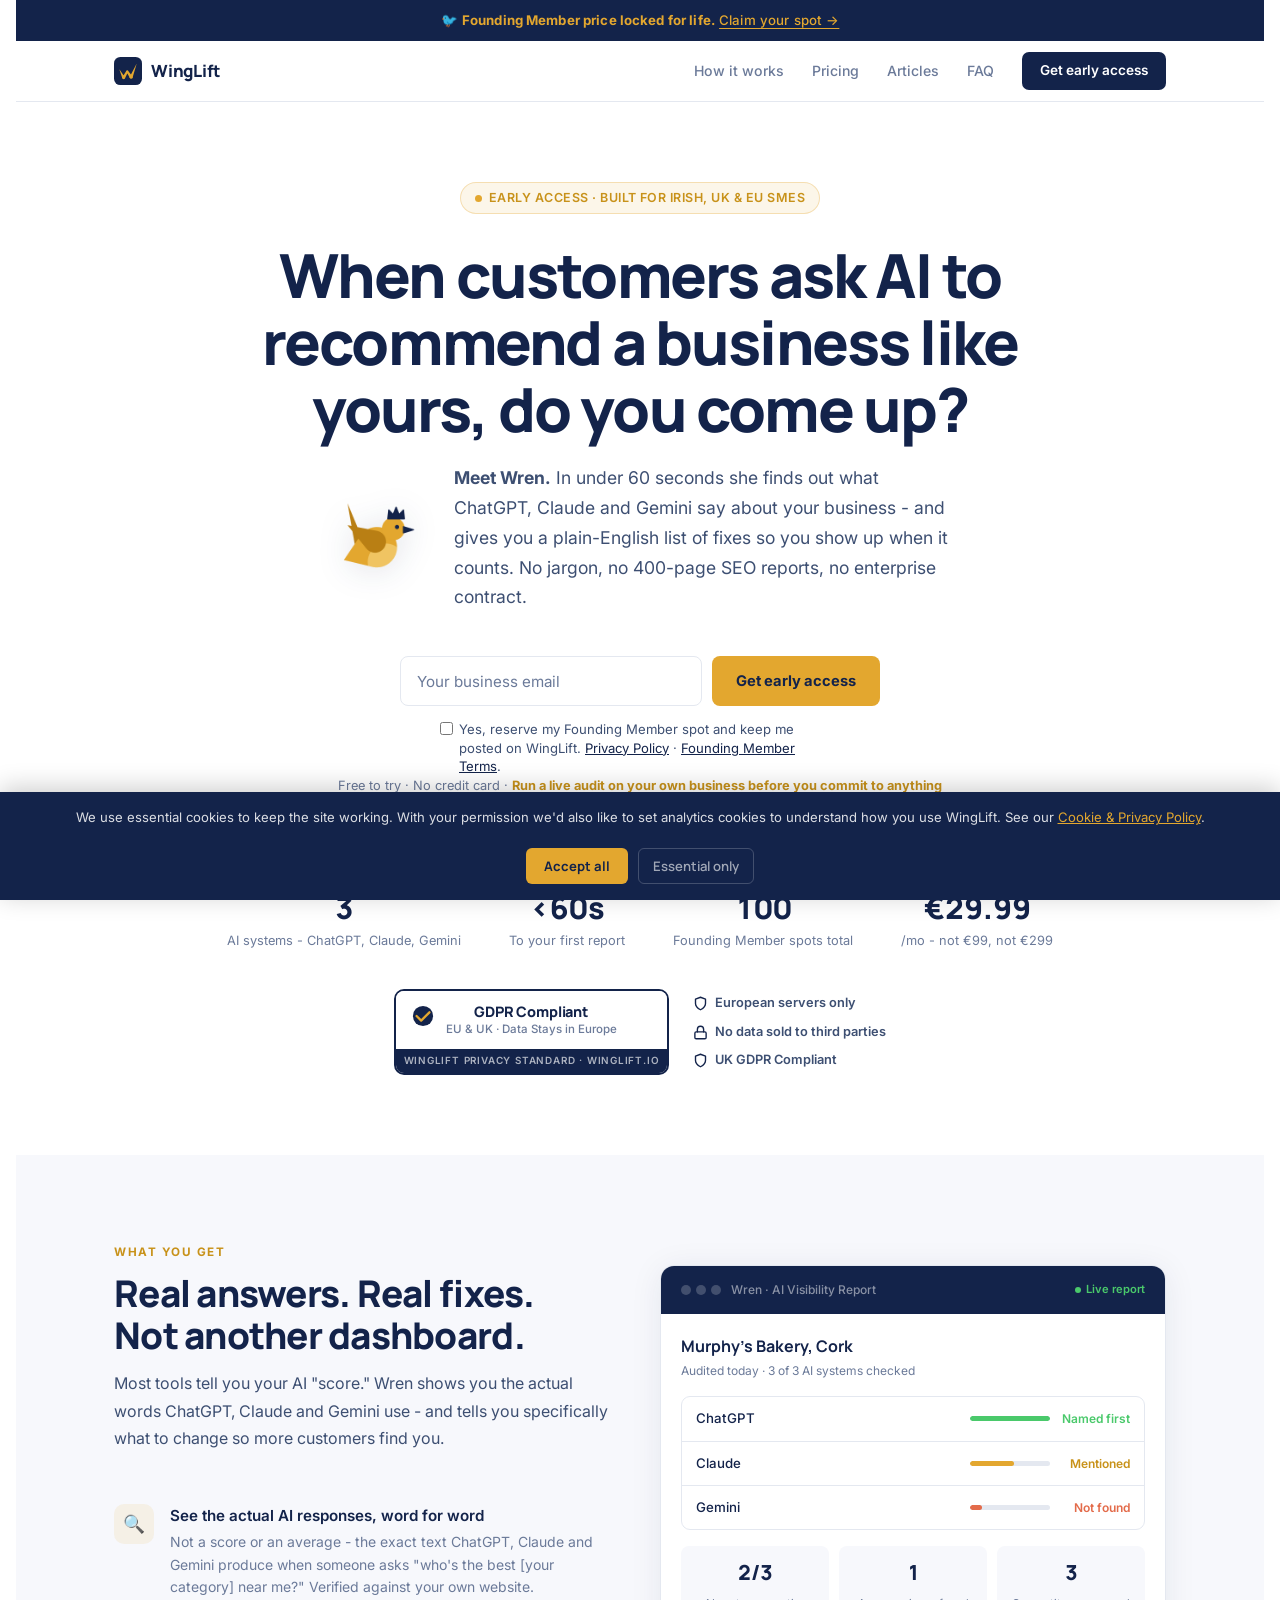
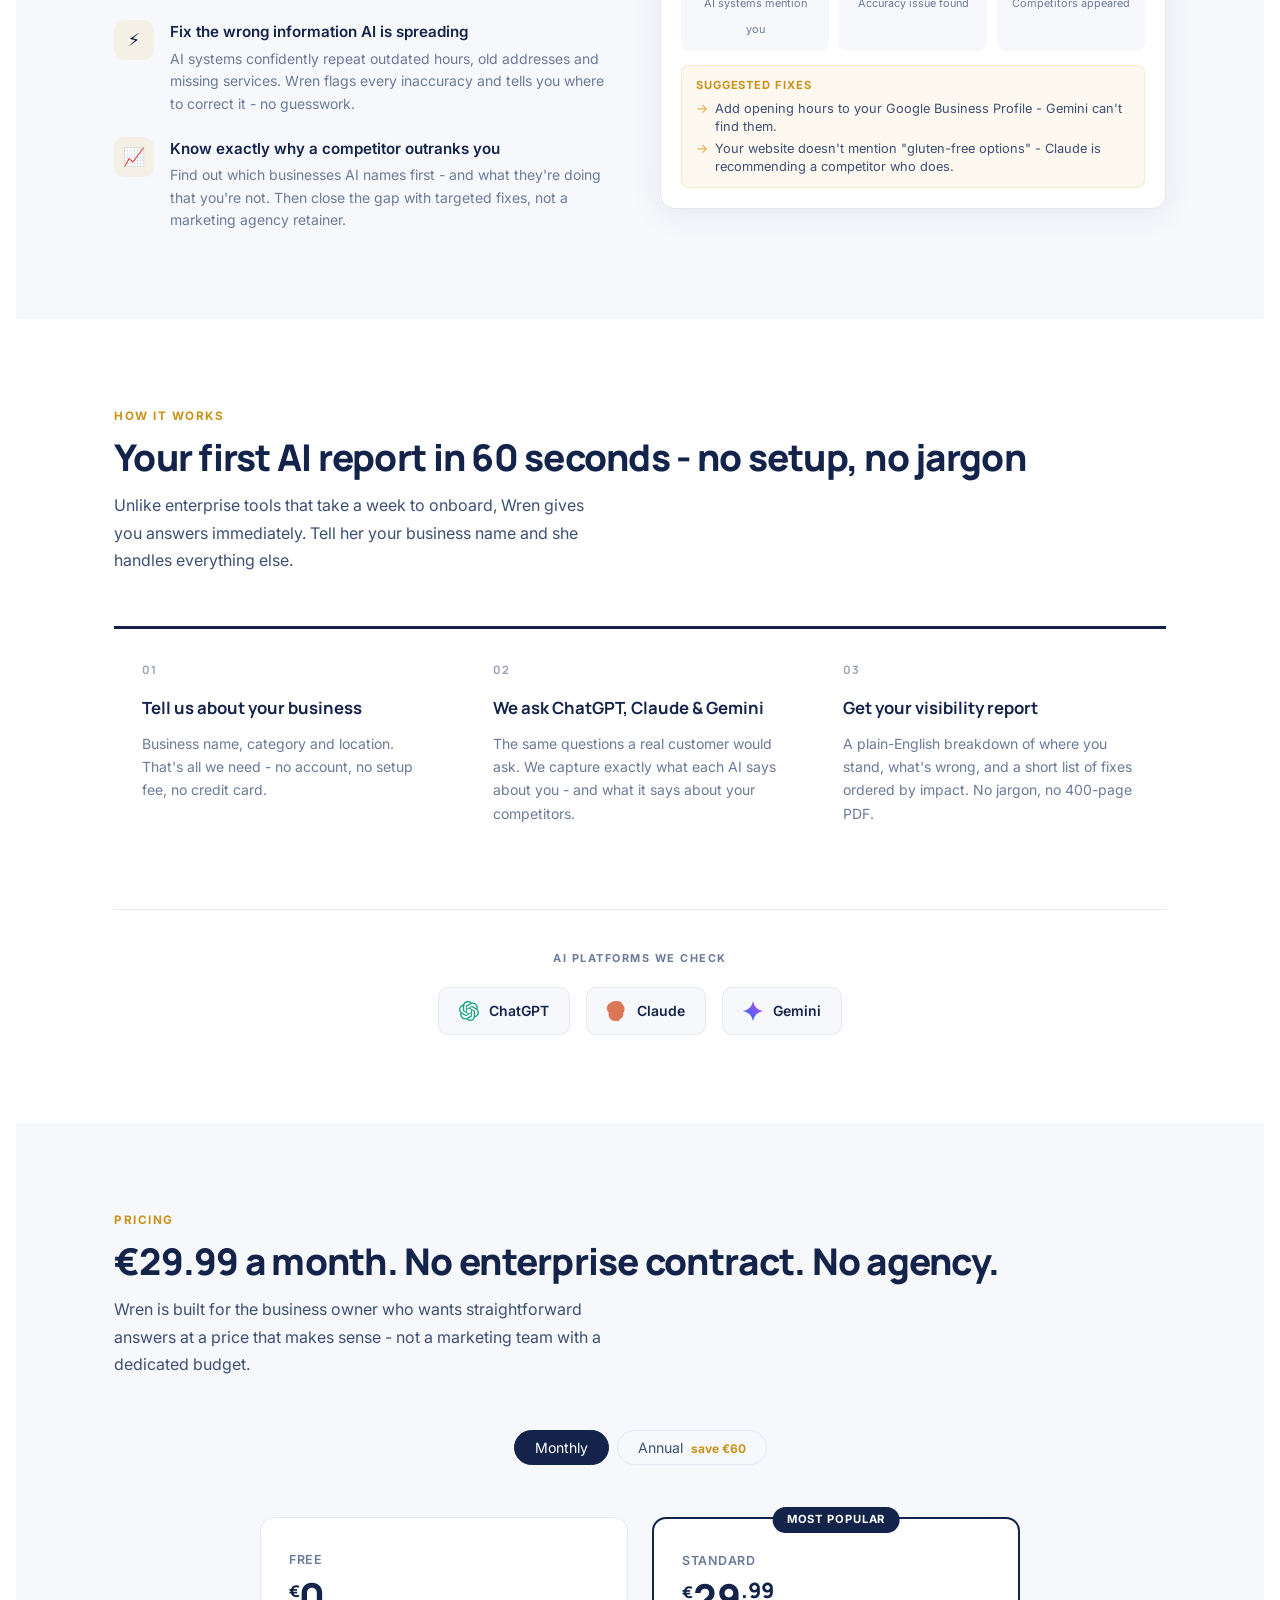
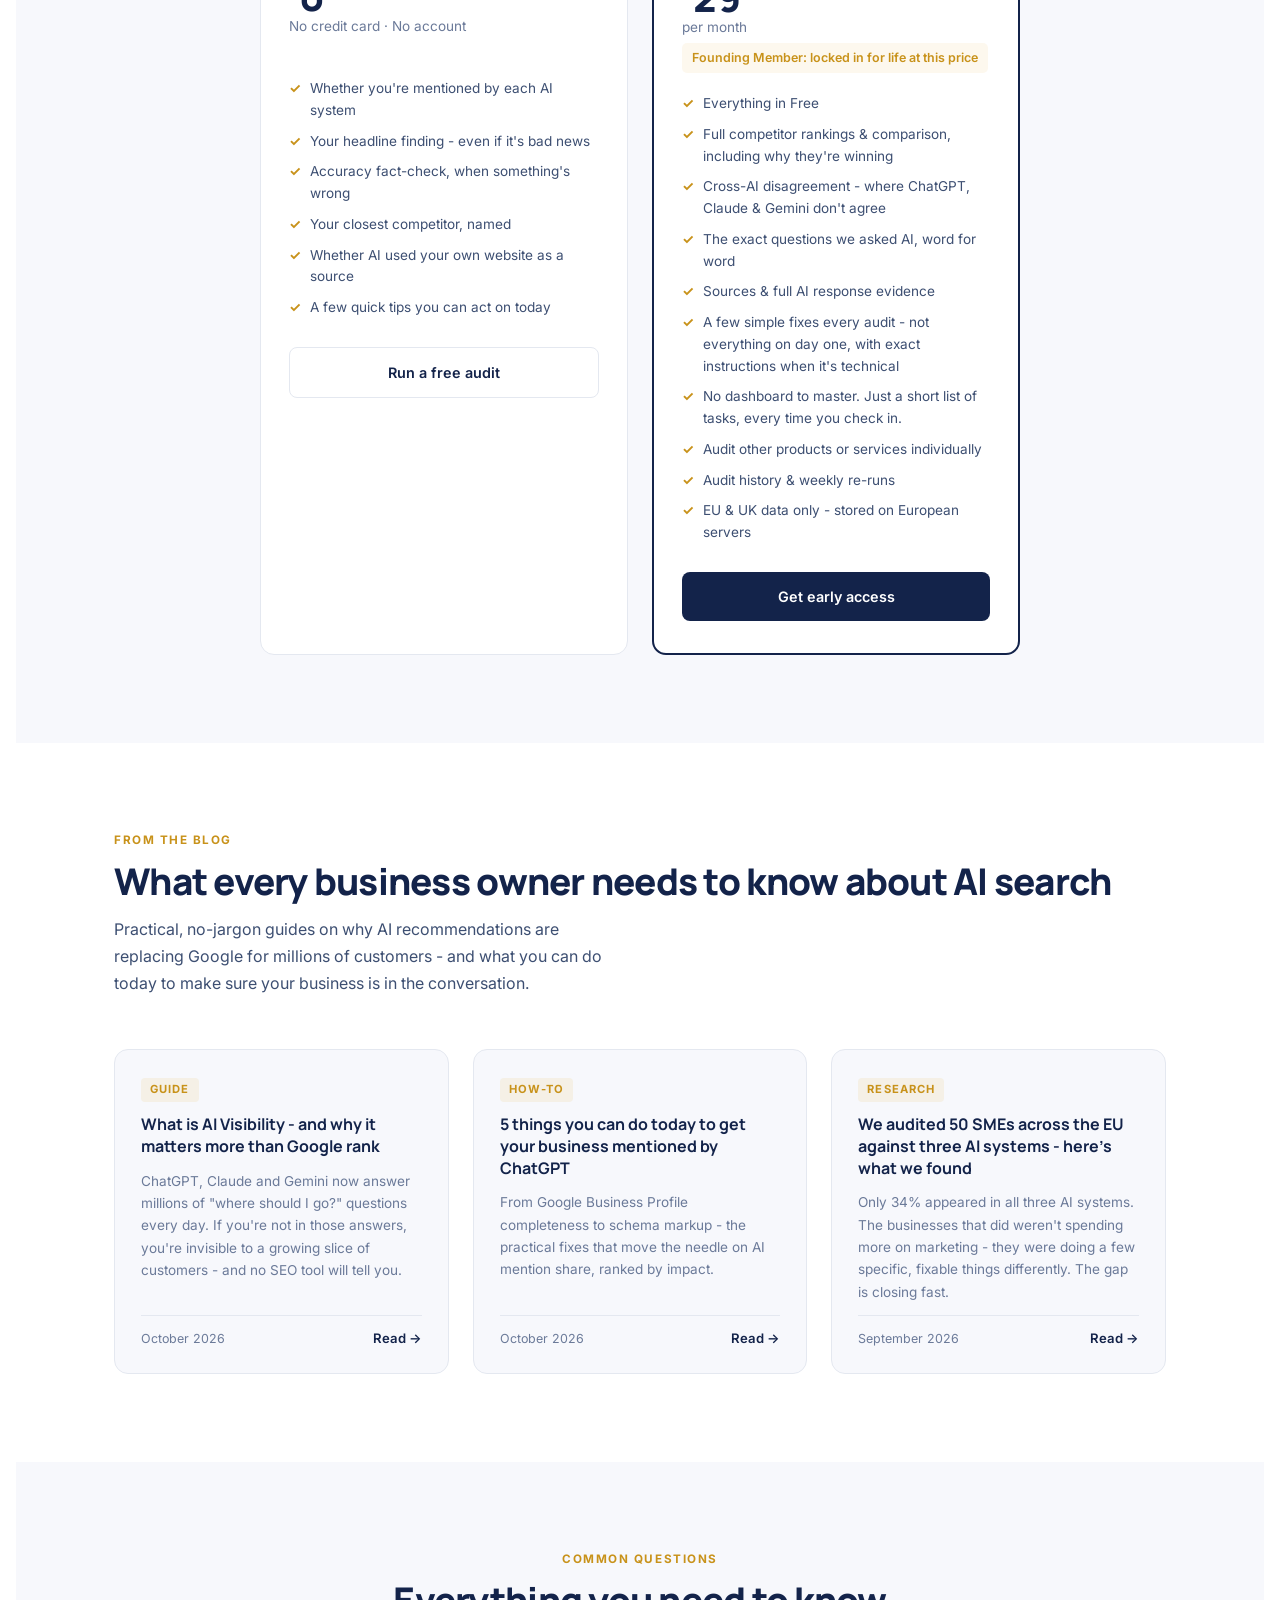
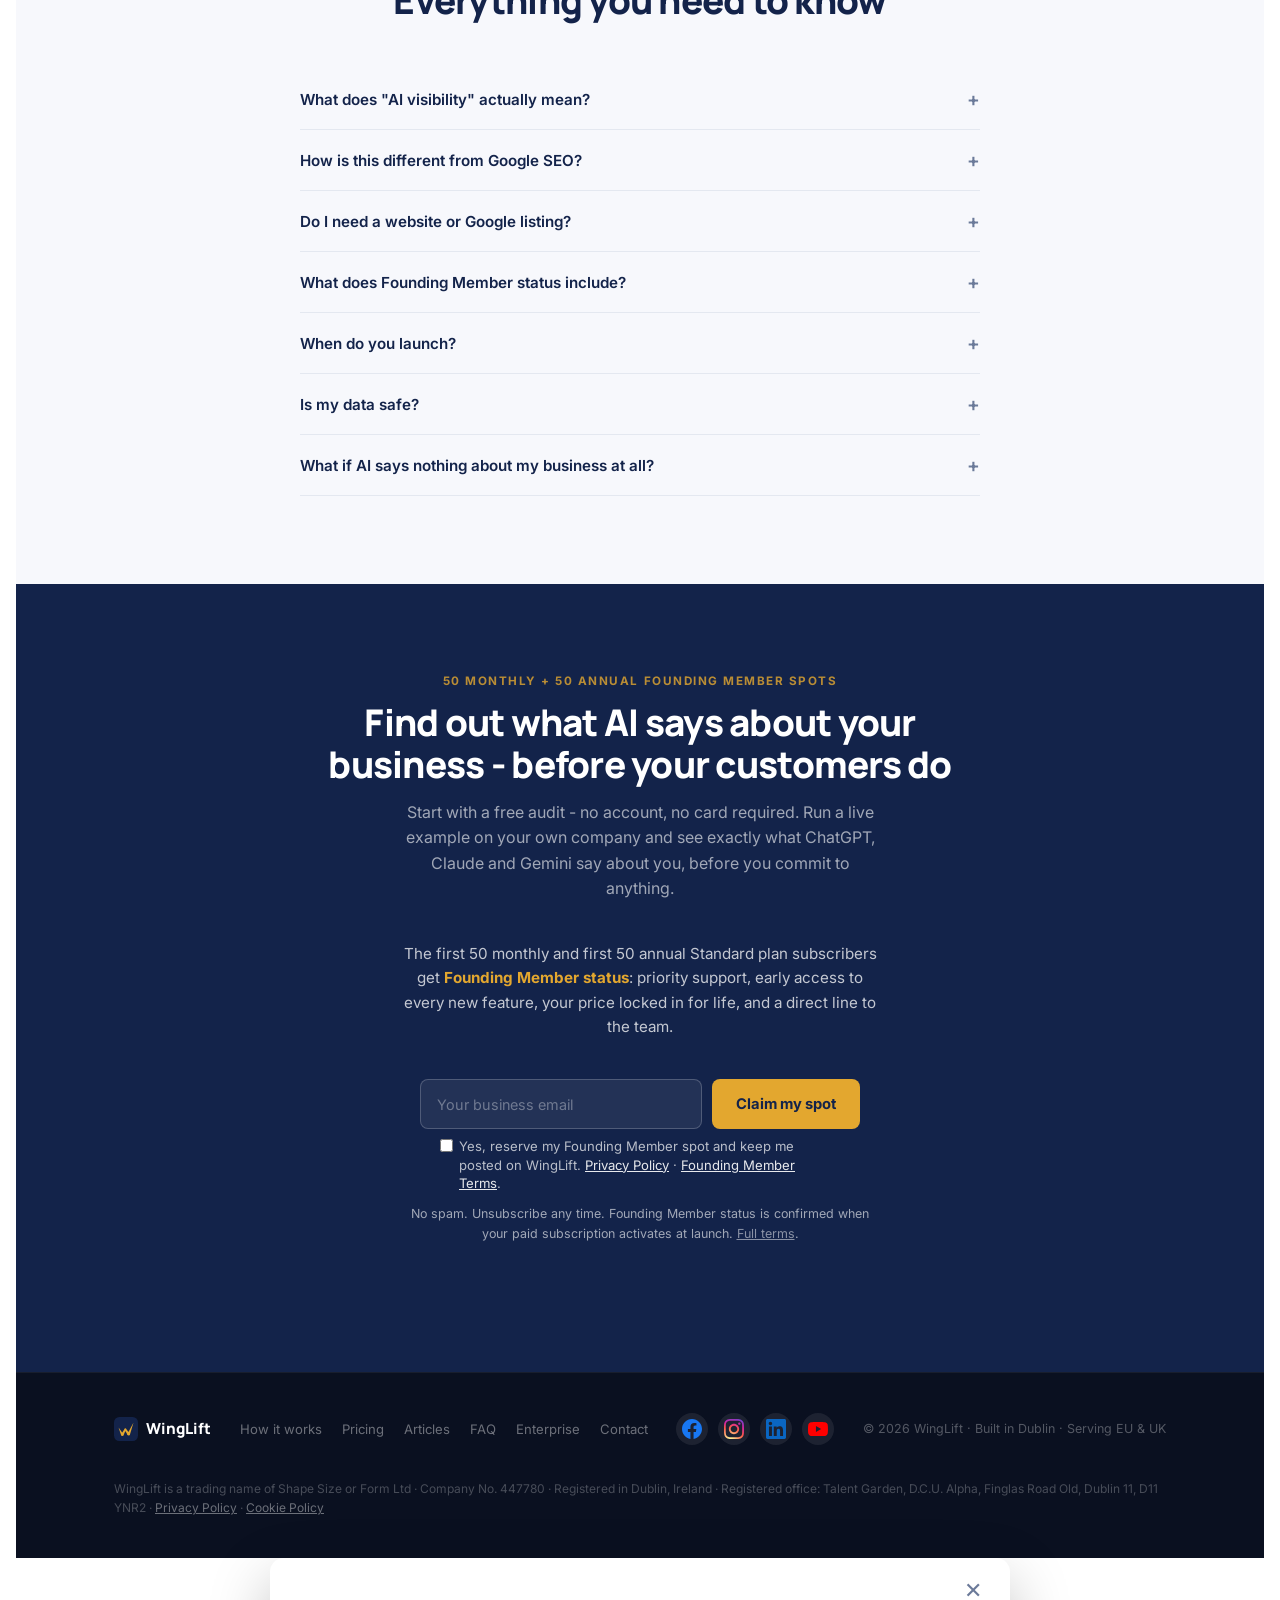
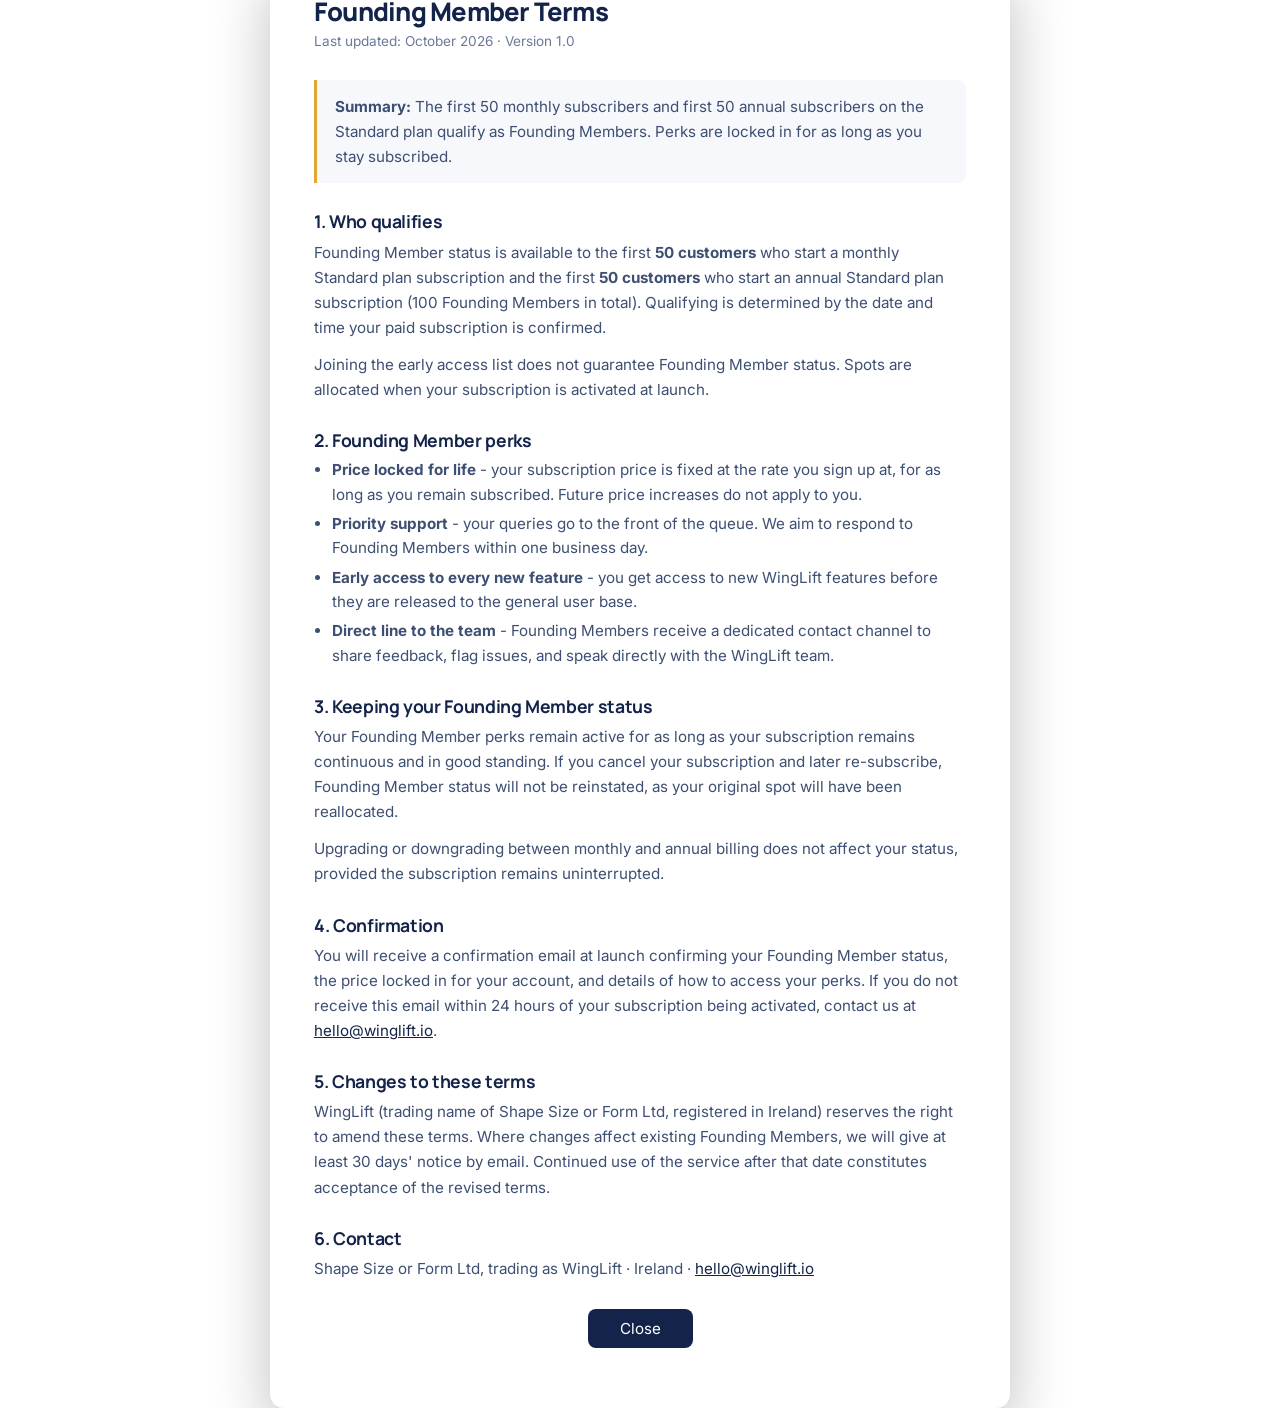
==== index.html @ 41a443fd "Update footer with correct company details - Company No. 447780 - Registered office: Talent Garden, " ====
<!DOCTYPE html>
<html lang="en" data-theme="light">
<head>
<meta charset="UTF-8">
<meta name="viewport" content="width=device-width, initial-scale=1.0">
<title>WingLift - AI Visibility Audit</title>
<meta name="claude:viewport-fit-sides" content="cover">

<!-- SEO / GEO meta -->
<meta name="description" content="WingLift's Wren audits what ChatGPT, Claude and Gemini say about your business in under 60 seconds. Find out if AI recommends you - and get a plain-English list of fixes. Free to try. Built for EU & UK SMEs.">
<meta name="robots" content="index, follow">
<meta name="googlebot" content="index, follow">

<!-- Open Graph -->
<meta property="og:type" content="website">
<meta property="og:url" content="https://winglift.io/">
<meta property="og:title" content="WingLift - AI Visibility Audit for EU & UK Businesses">
<meta property="og:description" content="Find out what ChatGPT, Claude and Gemini say about your business in under 60 seconds. Get plain-English fixes. Free to try. No card required.">
<meta property="og:image" content="https://winglift.io/og-image.png">
<meta property="og:locale" content="en_GB">
<meta property="og:site_name" content="WingLift">

<!-- Twitter / X card -->
<meta name="twitter:card" content="summary_large_image">
<meta name="twitter:title" content="WingLift - AI Visibility Audit">
<meta name="twitter:description" content="See what ChatGPT, Claude & Gemini say about your business. Get fixes. Free to try.">
<meta name="twitter:image" content="https://winglift.io/og-image.png">

<!-- Canonical -->
<link rel="canonical" href="https://winglift.io/">

<!-- Structured data (JSON-LD) -->
<script type="application/ld+json">
{
  "@context": "https://schema.org",
  "@type": "SoftwareApplication",
  "name": "Wren by WingLift",
  "applicationCategory": "BusinessApplication",
  "operatingSystem": "Web",
  "url": "https://winglift.io/",
  "description": "AI Visibility Audit tool that checks what ChatGPT, Claude and Gemini say about your business and provides actionable fixes to improve your AI search presence.",
  "offers": [
    {
      "@type": "Offer",
      "name": "Free",
      "price": "0",
      "priceCurrency": "EUR"
    },
    {
      "@type": "Offer",
      "name": "Standard Monthly",
      "price": "29.99",
      "priceCurrency": "EUR",
      "billingDuration": "P1M"
    },
    {
      "@type": "Offer",
      "name": "Standard Annual",
      "price": "299.90",
      "priceCurrency": "EUR",
      "billingDuration": "P1Y"
    }
  ],
  "provider": {
    "@type": "Organization",
    "name": "WingLift",
    "legalName": "Shape Size or Form Ltd",
    "url": "https://winglift.io/",
    "logo": "https://winglift.io/og-image.png",
    "foundingLocation": "Dublin, Ireland",
    "areaServed": ["EU", "GB"],
    "email": "hello@winglift.io",
    "sameAs": [
      "https://www.facebook.com/people/WingLiftai/61595700029586/",
      "https://www.instagram.com/wingliftai/",
      "https://linkedin.com/company/wingliftai",
      "https://www.youtube.com/@wingliftai"
    ]
  }
}
</script>

<link rel="preconnect" href="https://fonts.googleapis.com">
<link rel="stylesheet" href="https://fonts.googleapis.com/css2?family=Inter:ital,wght@0,300;0,400;0,500;0,600;0,700;1,400&family=Manrope:wght@600;700;800&display=swap">

<style>
/*
  Layout: clean white SaaS, single product focus, pre-launch early-adopter
  Palette: white bg, navy text, gold accent, light grey surfaces
  WingLift brand: navy #13234A, gold #E3A72F
*/
:root {
  --navy:     #13234A;
  --navy-80:  #2B3D6B;
  --gold:     #E3A72F;
  --gold-dk:  #C8921A;
  --bg:       #FFFFFF;
  --surface:  #F7F8FC;
  --border:   #E4E8F0;
  --muted:    #6B7A99;
  --fg:       #13234A;
  --fg-soft:  #3D4F72;
  color-scheme: light;
}

@media (prefers-color-scheme: dark) {
  :root:not([data-theme="light"]) {
    --bg:      #0D1525;
    --surface: #13234A;
    --border:  rgba(255,255,255,0.08);
    --muted:   #8A96B4;
    --fg:      #F0F2F8;
    --fg-soft: #B0BCDA;
    --navy-80: #4A6099;
    color-scheme: dark;
  }
}
:root[data-theme="dark"] {
  --bg:      #0D1525;
  --surface: #13234A;
  --border:  rgba(255,255,255,0.08);
  --muted:   #8A96B4;
  --fg:      #F0F2F8;
  --fg-soft: #B0BCDA;
  --navy-80: #4A6099;
  color-scheme: dark;
}

*, *::before, *::after { box-sizing: border-box; margin: 0; padding: 0; }

html, body {
  background: var(--bg);
  color: var(--fg);
  font-family: 'Inter', system-ui, sans-serif;
  font-size: 16px;
  line-height: 1.6;
  -webkit-font-smoothing: antialiased;
}

body {
  padding-left: max(16px, env(safe-area-inset-left, 0px));
  padding-right: max(16px, env(safe-area-inset-right, 0px));
  padding-block: 0;
}

.container {
  max-width: 1100px;
  margin-inline: auto;
  padding-inline: max(24px, env(safe-area-inset-left, 0px));
}

/* ── NAV ── */
nav {
  position: sticky;
  top: env(safe-area-inset-top, 0px);
  z-index: 100;
  background: rgba(255,255,255,0.92);
  backdrop-filter: blur(12px);
  -webkit-backdrop-filter: blur(12px);
  border-bottom: 1px solid var(--border);
  padding-block: 0;
}
@media (prefers-color-scheme: dark) {
  :root:not([data-theme="light"]) nav { background: rgba(13,21,37,0.92); }
}
:root[data-theme="dark"] nav { background: rgba(13,21,37,0.92); }

body::before {
  content: "";
  position: fixed;
  inset: 0 0 auto;
  height: env(safe-area-inset-top, 0px);
  z-index: 101;
  background: var(--bg);
}

.nav-inner {
  display: flex;
  align-items: center;
  justify-content: space-between;
  height: 60px;
  padding-inline: max(24px, env(safe-area-inset-left, 0px));
  max-width: 1100px;
  margin-inline: auto;
}

.nav-logo {
  display: flex;
  align-items: center;
  gap: 9px;
  text-decoration: none;
  color: var(--fg);
}
.nav-logo svg { width: 28px; height: 28px; flex-shrink: 0; }
.nav-wordmark { font-family: 'Manrope', sans-serif; font-weight: 800; font-size: 1.05rem; letter-spacing: -0.01em; }

.nav-right {
  display: flex;
  align-items: center;
  gap: 28px;
}
.nav-right a {
  text-decoration: none;
  color: var(--muted);
  font-size: 0.88rem;
  font-weight: 500;
  transition: color 0.15s;
}
.nav-right a:hover { color: var(--fg); }
.nav-cta {
  background: var(--navy) !important;
  color: #fff !important;
  padding: 8px 18px !important;
  border-radius: 7px !important;
  font-weight: 600 !important;
  font-size: 0.85rem !important;
  transition: background 0.15s !important;
}
.nav-cta:hover { background: var(--navy-80) !important; }

/* ── ANNOUNCEMENT BANNER ── */
.banner {
  background: var(--navy);
  color: #fff;
  text-align: center;
  padding: 10px 24px;
  font-size: 0.83rem;
  font-weight: 500;
  letter-spacing: 0.01em;
}
.banner strong { color: var(--gold); }
.banner a { color: var(--gold); text-decoration: underline; text-underline-offset: 3px; }

/* ── HERO ── */
#hero {
  padding-top: 80px;
  padding-bottom: 80px;
  text-align: center;
  background: var(--bg);
}

.hero-badge {
  display: inline-flex;
  align-items: center;
  gap: 7px;
  background: rgba(227,167,47,0.1);
  border: 1px solid rgba(227,167,47,0.3);
  color: var(--gold-dk);
  border-radius: 20px;
  padding: 5px 14px;
  font-size: 0.78rem;
  font-weight: 600;
  letter-spacing: 0.04em;
  text-transform: uppercase;
  margin-bottom: 28px;
}
@media (prefers-color-scheme: dark) {
  :root:not([data-theme="light"]) .hero-badge { color: var(--gold); }
}
:root[data-theme="dark"] .hero-badge { color: var(--gold); }

.hero-badge::before {
  content: "";
  width: 7px; height: 7px;
  background: var(--gold);
  border-radius: 50%;
  animation: pulse-dot 2s ease-in-out infinite;
}
@keyframes pulse-dot {
  0%,100% { opacity: 1; transform: scale(1); }
  50%      { opacity: 0.5; transform: scale(0.7); }
}

h1 {
  font-family: 'Manrope', sans-serif;
  font-size: clamp(2.2rem, 5.5vw, 3.8rem);
  font-weight: 800;
  line-height: 1.1;
  letter-spacing: -0.03em;
  color: var(--fg);
  text-wrap: balance;
  max-width: 760px;
  margin-inline: auto;
  margin-bottom: 20px;
}
h1 span { color: var(--gold); }

.hero-sub {
  font-size: 1.1rem;
  color: var(--fg-soft);
  max-width: 540px;
  margin-inline: auto;
  margin-bottom: 44px;
  line-height: 1.7;
}

/* ── HERO WREN ── */
.hero-wren {
  display: flex;
  align-items: center;
  gap: 24px;
  max-width: 640px;
  margin-inline: auto;
  margin-bottom: 44px;
  text-align: left;
}
.wren-img {
  width: 110px;
  height: 110px;
  flex-shrink: 0;
  object-fit: contain;
  filter: drop-shadow(0 4px 16px rgba(19,35,74,0.12));
}
.hero-wren .hero-sub {
  margin-bottom: 0;
  text-align: left;
}
@media (max-width: 500px) {
  .hero-wren { flex-direction: column; text-align: center; }
  .hero-wren .hero-sub { text-align: center; }
  .wren-img { width: 80px; height: 80px; }
}

/* ── EMAIL CAPTURE ── */
.signup-box {
  display: flex;
  gap: 10px;
  max-width: 480px;
  margin-inline: auto;
  margin-bottom: 14px;
  flex-wrap: wrap;
}
.signup-box input {
  flex: 1;
  min-width: 220px;
  height: 50px;
  border: 1.5px solid var(--border);
  border-radius: 8px;
  padding: 0 16px;
  font-family: 'Inter', sans-serif;
  font-size: 0.95rem;
  background: var(--bg);
  color: var(--fg);
  outline: none;
  transition: border-color 0.2s;
}
.signup-box input::placeholder { color: var(--muted); }
.signup-box input:focus { border-color: var(--gold); }
.btn-gold {
  height: 50px;
  padding: 0 24px;
  background: var(--gold);
  color: var(--navy);
  font-family: 'Inter', sans-serif;
  font-weight: 700;
  font-size: 0.92rem;
  border: none;
  border-radius: 8px;
  cursor: pointer;
  white-space: nowrap;
  transition: background 0.15s, transform 0.1s;
}
.btn-gold:hover { background: var(--gold-dk); transform: translateY(-1px); }

.consent-label {
  display: flex;
  align-items: flex-start;
  gap: 6px;
  font-size: 0.82rem;
  color: var(--fg-soft);
  cursor: pointer;
  line-height: 1.4;
  max-width: 400px;
  margin: 8px auto 0;
  text-align: left;
}
.consent-label input[type="checkbox"] {
  flex-shrink: 0;
  margin-top: 2px;
  accent-color: var(--gold);
  width: 13px;
  height: 13px;
  cursor: pointer;
}
.consent-label span {
  display: inline;
}
.consent-label a { color: var(--navy); }
.consent-label-dark { color: rgba(255,255,255,0.7); }
.consent-label-dark a { color: rgba(255,255,255,0.9); }
.consent-error { color: #E36B4A; font-size: 0.82rem; margin-top: 4px; display: none; }

.signup-note {
  font-size: 0.8rem;
  color: var(--muted);
  text-align: center;
}
.signup-note strong { color: var(--gold-dk); }
@media (prefers-color-scheme: dark) {
  :root:not([data-theme="light"]) .signup-note strong { color: var(--gold); }
}
:root[data-theme="dark"] .signup-note strong { color: var(--gold); }

/* Confirmation state */
.signup-confirm {
  display: none;
  background: rgba(74,201,107,0.08);
  border: 1px solid rgba(74,201,107,0.25);
  border-radius: 8px;
  padding: 14px 20px;
  color: #2a9d4f;
  font-weight: 600;
  font-size: 0.9rem;
  max-width: 480px;
  margin-inline: auto;
  margin-bottom: 14px;
  text-align: center;
}

/* ── SOCIAL PROOF STRIP ── */
.proof-strip {
  margin-top: 60px;
  padding-top: 36px;
  border-top: 1px solid var(--border);
  display: flex;
  justify-content: center;
  gap: 48px;
  flex-wrap: wrap;
}
.proof-item { text-align: center; }
.proof-num {
  font-family: 'Manrope', sans-serif;
  font-size: 1.9rem;
  font-weight: 800;
  color: var(--fg);
  display: block;
  line-height: 1;
  margin-bottom: 4px;
  font-variant-numeric: tabular-nums;
}
.proof-label { font-size: 0.8rem; color: var(--muted); }

/* ── GDPR TRUST STRIP ── */
.trust-strip {
  margin-top: 36px;
  display: flex;
  align-items: center;
  justify-content: center;
  gap: 24px;
  flex-wrap: wrap;
}
.gdpr-badge {
  border: 2px solid var(--navy);
  border-radius: 10px;
  overflow: hidden;
  flex-shrink: 0;
  min-width: 220px;
}
@media (prefers-color-scheme: dark) {
  :root:not([data-theme="light"]) .gdpr-badge { border-color: var(--gold); }
}
:root[data-theme="dark"] .gdpr-badge { border-color: var(--gold); }
.gdpr-badge-inner {
  display: flex;
  align-items: center;
  gap: 12px;
  padding: 12px 16px;
  background: var(--bg);
}
.gdpr-tick-wrap { flex-shrink: 0; }
.gdpr-title {
  font-family: 'Manrope', sans-serif;
  font-weight: 800;
  font-size: 0.9rem;
  color: var(--navy);
  letter-spacing: -0.01em;
  line-height: 1.2;
}
@media (prefers-color-scheme: dark) {
  :root:not([data-theme="light"]) .gdpr-title { color: var(--gold); }
}
:root[data-theme="dark"] .gdpr-title { color: var(--gold); }
.gdpr-sub {
  font-size: 0.72rem;
  color: var(--muted);
  font-weight: 500;
  line-height: 1.3;
  margin-top: 2px;
}
.gdpr-footer {
  background: var(--navy);
  color: rgba(255,255,255,0.65);
  font-size: 0.62rem;
  font-weight: 600;
  letter-spacing: 0.08em;
  text-transform: uppercase;
  text-align: center;
  padding: 4px 8px;
}
@media (prefers-color-scheme: dark) {
  :root:not([data-theme="light"]) .gdpr-footer { background: var(--gold); color: var(--navy); }
}
:root[data-theme="dark"] .gdpr-footer { background: var(--gold); color: var(--navy); }
.trust-badges-inline {
  display: flex;
  flex-direction: column;
  gap: 8px;
}
.trust-badge {
  display: flex;
  align-items: center;
  gap: 7px;
  font-size: 0.8rem;
  font-weight: 600;
  color: var(--fg-soft);
}
.trust-badge svg { flex-shrink: 0; color: var(--navy); }
@media (prefers-color-scheme: dark) {
  :root:not([data-theme="light"]) .trust-badge svg { color: var(--gold); }
}
:root[data-theme="dark"] .trust-badge svg { color: var(--gold); }

/* ── REPORT PREVIEW ── */
#preview {
  background: var(--surface);
  padding-block: 88px;
}
.section-eyebrow {
  font-size: 0.73rem;
  font-weight: 700;
  letter-spacing: 0.13em;
  text-transform: uppercase;
  color: var(--gold-dk);
  margin-bottom: 10px;
  display: block;
}
@media (prefers-color-scheme: dark) {
  :root:not([data-theme="light"]) .section-eyebrow { color: var(--gold); }
}
:root[data-theme="dark"] .section-eyebrow { color: var(--gold); }

h2 {
  font-family: 'Manrope', sans-serif;
  font-size: clamp(1.6rem, 3vw, 2.3rem);
  font-weight: 800;
  line-height: 1.15;
  letter-spacing: -0.02em;
  color: var(--fg);
  text-wrap: balance;
  margin-bottom: 14px;
}
.section-sub {
  font-size: 1rem;
  color: var(--fg-soft);
  max-width: 500px;
  line-height: 1.7;
  margin-bottom: 52px;
}

.preview-grid {
  display: grid;
  grid-template-columns: 1fr 1fr;
  gap: 40px;
  align-items: center;
}

/* Report mockup card */
.report-card {
  background: var(--bg);
  border: 1px solid var(--border);
  border-radius: 14px;
  overflow: hidden;
  box-shadow: 0 4px 32px rgba(19,35,74,0.08);
}
.report-topbar {
  background: var(--navy);
  padding: 14px 20px;
  display: flex;
  align-items: center;
  justify-content: space-between;
}
.report-topbar-left { display: flex; align-items: center; gap: 10px; }
.report-dots { display: flex; gap: 5px; }
.report-dots span {
  width: 10px; height: 10px;
  border-radius: 50%;
  background: rgba(255,255,255,0.2);
}
.report-title-bar { font-size: 0.75rem; color: rgba(255,255,255,0.5); font-weight: 500; }
.report-live { display: flex; align-items: center; gap: 5px; font-size: 0.7rem; color: #4AC96B; font-weight: 600; }
.report-live::before { content: ""; width: 6px; height: 6px; background: #4AC96B; border-radius: 50%; animation: pulse-dot 1.5s infinite; }

.report-body { padding: 20px; }
.report-biz { margin-bottom: 16px; }
.report-biz-name { font-family: 'Manrope', sans-serif; font-weight: 700; font-size: 1rem; color: var(--fg); }
.report-biz-meta { font-size: 0.75rem; color: var(--muted); margin-top: 2px; }

.ai-rows { border: 1px solid var(--border); border-radius: 9px; overflow: hidden; margin-bottom: 16px; }
.ai-row {
  display: grid;
  grid-template-columns: 1fr auto auto;
  align-items: center;
  gap: 12px;
  padding: 11px 14px;
  border-bottom: 1px solid var(--border);
}
.ai-row:last-child { border-bottom: none; }
.ai-name { font-size: 0.83rem; font-weight: 500; color: var(--fg); }
.ai-bar-wrap { width: 80px; height: 5px; background: var(--border); border-radius: 3px; overflow: hidden; }
.ai-bar { height: 100%; border-radius: 3px; }
.bar-green  { background: #4AC96B; }
.bar-gold   { background: var(--gold); }
.bar-red    { background: #E36B4A; }
.ai-label { font-size: 0.75rem; font-weight: 600; width: 68px; text-align: right; font-variant-numeric: tabular-nums; }
.label-green { color: #4AC96B; }
.label-gold  { color: var(--gold-dk); }
.label-red   { color: #E36B4A; }

.report-metrics {
  display: grid;
  grid-template-columns: repeat(3,1fr);
  gap: 10px;
}
.metric-tile {
  background: var(--surface);
  border-radius: 8px;
  padding: 10px 12px;
  text-align: center;
}
.metric-val { font-family: 'Manrope', sans-serif; font-weight: 800; font-size: 1.3rem; color: var(--fg); display: block; font-variant-numeric: tabular-nums; }
.metric-key { font-size: 0.68rem; color: var(--muted); margin-top: 2px; line-height: 1.3; }

.report-fix {
  margin-top: 14px;
  background: rgba(227,167,47,0.07);
  border: 1px solid rgba(227,167,47,0.2);
  border-radius: 8px;
  padding: 11px 14px;
}
.fix-label { font-size: 0.7rem; font-weight: 700; letter-spacing: 0.08em; text-transform: uppercase; color: var(--gold-dk); margin-bottom: 6px; }
.fix-item { font-size: 0.8rem; color: var(--fg-soft); display: flex; gap: 7px; align-items: flex-start; margin-bottom: 4px; line-height: 1.4; }
.fix-item::before { content: "→"; color: var(--gold); flex-shrink: 0; }
.fix-item:last-child { margin-bottom: 0; }

/* Benefit list */
.benefit-list { list-style: none; display: flex; flex-direction: column; gap: 22px; }
.benefit-item { display: flex; gap: 16px; align-items: flex-start; }
.benefit-icon {
  width: 40px; height: 40px;
  background: rgba(227,167,47,0.1);
  border-radius: 10px;
  display: flex; align-items: center; justify-content: center;
  flex-shrink: 0;
  font-size: 1.1rem;
}
.benefit-title { font-weight: 600; font-size: 0.95rem; color: var(--fg); margin-bottom: 3px; }
.benefit-desc { font-size: 0.875rem; color: var(--muted); line-height: 1.6; }

/* ── HOW IT WORKS ── */
#how { padding-block: 88px; background: var(--bg); }
.steps { display: grid; grid-template-columns: repeat(3,1fr); gap: 0; margin-top: 52px; }
.step {
  padding: 32px 28px 28px;
  border-top: 3px solid var(--navy);
  position: relative;
}
.step-num {
  font-family: 'Manrope', sans-serif;
  font-size: 0.72rem;
  font-weight: 700;
  letter-spacing: 0.1em;
  color: #9AA3B4;
  margin-bottom: 16px;
  display: block;
}
.step h3 { font-family: 'Manrope', sans-serif; font-size: 1.05rem; font-weight: 700; margin-bottom: 10px; color: var(--fg); }
.step p  { font-size: 0.875rem; color: var(--muted); line-height: 1.65; }

/* AI platforms strip */
.ai-platforms {
  margin-top: 56px;
  padding-top: 40px;
  border-top: 1px solid var(--border);
  text-align: center;
}
.ai-platforms-eyebrow {
  font-size: 0.68rem;
  font-weight: 700;
  letter-spacing: 0.14em;
  text-transform: uppercase;
  color: var(--muted);
  margin-bottom: 20px;
  display: block;
}
.ai-logos {
  display: flex;
  justify-content: center;
  gap: 16px;
  flex-wrap: wrap;
}
.ai-logo-tile {
  display: flex;
  align-items: center;
  gap: 10px;
  background: var(--surface);
  border: 1px solid var(--border);
  border-radius: 10px;
  padding: 12px 20px;
  font-size: 0.875rem;
  font-weight: 600;
  color: var(--fg);
}
.ai-logo-tile svg { flex-shrink: 0; }

/* ── PRICING ── */
#pricing { background: var(--surface); padding-block: 88px; }
.pricing-grid { display: grid; grid-template-columns: 1fr 1fr; gap: 24px; max-width: 760px; margin-inline: auto; margin-top: 52px; }
.price-card {
  background: var(--bg);
  border: 1px solid var(--border);
  border-radius: 14px;
  padding: 32px 28px;
  position: relative;
}
.price-card.featured {
  border-color: var(--navy);
  border-width: 2px;
}
.price-featured-tag {
  position: absolute;
  top: -12px;
  left: 50%;
  transform: translateX(-50%);
  background: var(--navy);
  color: #fff;
  font-size: 0.7rem;
  font-weight: 700;
  letter-spacing: 0.08em;
  text-transform: uppercase;
  padding: 4px 14px;
  border-radius: 20px;
  white-space: nowrap;
}
.pricing-toggle { display: flex; gap: 8px; justify-content: center; margin-bottom: 28px; }
.toggle-btn { padding: 8px 20px; border-radius: 20px; border: 1.5px solid var(--border); background: transparent; font-family: 'Inter', sans-serif; font-size: 0.88rem; color: var(--fg-soft); cursor: pointer; transition: all 0.2s; }
.toggle-btn.active { background: var(--navy); color: #fff; border-color: var(--navy); }
.toggle-save { font-size: 0.75rem; font-weight: 700; color: var(--gold-dk); margin-left: 4px; }
.price-tier { font-size: 0.78rem; font-weight: 600; color: var(--muted); letter-spacing: 0.06em; text-transform: uppercase; margin-bottom: 8px; }
.price-amount {
  font-family: 'Manrope', sans-serif;
  font-size: 2.4rem;
  font-weight: 800;
  color: var(--fg);
  line-height: 1;
  font-variant-numeric: tabular-nums;
}
.price-amount sup { font-size: 1rem; vertical-align: super; }
.price-period { font-size: 0.85rem; color: var(--muted); margin-bottom: 4px; }
.price-early {
  font-size: 0.78rem;
  color: var(--gold-dk);
  font-weight: 600;
  margin-bottom: 20px;
  padding: 5px 10px;
  background: rgba(227,167,47,0.08);
  border-radius: 5px;
  display: inline-block;
}
@media (prefers-color-scheme: dark) {
  :root:not([data-theme="light"]) .price-early { color: var(--gold); }
}
:root[data-theme="dark"] .price-early { color: var(--gold); }
.price-features { list-style: none; display: flex; flex-direction: column; gap: 9px; margin-bottom: 28px; }
.price-features li { font-size: 0.85rem; color: var(--fg-soft); display: flex; gap: 9px; }
.price-features li::before { content: "✓"; color: var(--gold-dk); font-weight: 700; flex-shrink: 0; }
@media (prefers-color-scheme: dark) {
  :root:not([data-theme="light"]) .price-features li::before { color: var(--gold); }
}
:root[data-theme="dark"] .price-features li::before { color: var(--gold); }
.btn-navy {
  display: block;
  width: 100%;
  padding: 13px;
  background: var(--navy);
  color: #fff;
  font-family: 'Inter', sans-serif;
  font-weight: 600;
  font-size: 0.9rem;
  border: none;
  border-radius: 8px;
  cursor: pointer;
  text-align: center;
  text-decoration: none;
  transition: background 0.15s;
}
.btn-navy:hover { background: var(--navy-80); }
.btn-outline {
  display: block;
  width: 100%;
  padding: 13px;
  background: transparent;
  color: var(--fg);
  font-family: 'Inter', sans-serif;
  font-weight: 600;
  font-size: 0.9rem;
  border: 1.5px solid var(--border);
  border-radius: 8px;
  cursor: pointer;
  text-align: center;
  text-decoration: none;
  transition: border-color 0.15s;
}
.btn-outline:hover { border-color: var(--navy); }

/* ── ARTICLES ── */
#articles { background: var(--bg); padding-block: 88px; }
.articles-grid {
  display: grid;
  grid-template-columns: repeat(3, 1fr);
  gap: 24px;
  margin-top: 52px;
}
.article-card {
  background: var(--surface);
  border: 1px solid var(--border);
  border-radius: 14px;
  padding: 28px 26px 24px;
  display: flex;
  flex-direction: column;
  gap: 12px;
  transition: box-shadow 0.2s, transform 0.15s;
}
.article-card:hover {
  box-shadow: 0 6px 28px rgba(19,35,74,0.1);
  transform: translateY(-2px);
}
.article-tag {
  display: inline-block;
  font-size: 0.7rem;
  font-weight: 700;
  letter-spacing: 0.1em;
  text-transform: uppercase;
  color: var(--gold-dk);
  background: rgba(227,167,47,0.1);
  border-radius: 4px;
  padding: 3px 9px;
  align-self: flex-start;
}
@media (prefers-color-scheme: dark) {
  :root:not([data-theme="light"]) .article-tag { color: var(--gold); }
}
:root[data-theme="dark"] .article-tag { color: var(--gold); }
.article-title {
  font-family: 'Manrope', sans-serif;
  font-size: 1rem;
  font-weight: 700;
  line-height: 1.35;
  color: var(--fg);
}
.article-excerpt {
  font-size: 0.85rem;
  color: var(--muted);
  line-height: 1.65;
  flex: 1;
}
.article-meta {
  display: flex;
  align-items: center;
  justify-content: space-between;
  padding-top: 12px;
  border-top: 1px solid var(--border);
  margin-top: auto;
}
.article-date { font-size: 0.78rem; color: var(--muted); }
.article-cta {
  font-size: 0.82rem;
  font-weight: 600;
  color: var(--navy);
  text-decoration: none;
  transition: color 0.15s;
}
.article-cta:hover { color: var(--gold-dk); }
@media (max-width: 800px) {
  .articles-grid { grid-template-columns: 1fr; max-width: 480px; margin-inline: auto; }
}

/* ── FAQ ── */
#faq { background: var(--surface); padding-block: 88px; }
.faq-list { max-width: 680px; margin-inline: auto; margin-top: 48px; display: flex; flex-direction: column; gap: 0; }
.faq-item { border-bottom: 1px solid var(--border); }
.faq-q {
  width: 100%;
  background: none;
  border: none;
  text-align: left;
  padding: 18px 0;
  font-family: 'Inter', sans-serif;
  font-size: 0.95rem;
  font-weight: 600;
  color: var(--fg);
  cursor: pointer;
  display: flex;
  justify-content: space-between;
  align-items: center;
  gap: 12px;
}
.faq-q::after { content: "+"; font-size: 1.2rem; color: var(--muted); flex-shrink: 0; transition: transform 0.2s; }
.faq-item.open .faq-q::after { transform: rotate(45deg); }
.faq-a { display: none; padding-bottom: 16px; font-size: 0.88rem; color: var(--muted); line-height: 1.75; }
.faq-item.open .faq-a { display: block; }

/* ── FINAL CTA ── */
#cta {
  background: var(--navy);
  padding-block: 88px;
  text-align: center;
}
#cta h2 { color: #fff; margin-bottom: 14px; }
#cta p  { color: rgba(255,255,255,0.6); max-width: 480px; margin-inline: auto; margin-bottom: 40px; }
.cta-signup { display: flex; gap: 10px; max-width: 440px; margin-inline: auto; flex-wrap: wrap; }
.cta-signup input {
  flex: 1;
  min-width: 200px;
  height: 50px;
  border: 1.5px solid rgba(255,255,255,0.2);
  border-radius: 8px;
  padding: 0 16px;
  font-family: 'Inter', sans-serif;
  font-size: 0.9rem;
  background: rgba(255,255,255,0.07);
  color: #fff;
  outline: none;
  transition: border-color 0.2s;
}
.cta-signup input::placeholder { color: rgba(255,255,255,0.35); }
.cta-signup input:focus { border-color: var(--gold); }
.cta-note { font-size: 0.78rem; color: rgba(255,255,255,0.4); margin-top: 12px; }
.cta-note strong { color: var(--gold); }
.cta-confirm { display: none; color: #4AC96B; font-weight: 600; font-size: 0.9rem; margin-top: 12px; }

/* ── FOOTER ── */
footer {
  background: #0A1020;
  padding-block: 40px;
  border-top: 1px solid rgba(255,255,255,0.06);
}
.footer-inner {
  max-width: 1100px;
  margin-inline: auto;
  padding-inline: max(24px, env(safe-area-inset-left, 0px));
  display: flex;
  align-items: center;
  justify-content: space-between;
  gap: 20px;
  flex-wrap: wrap;
}
.footer-logo { display: flex; align-items: center; gap: 8px; text-decoration: none; color: #fff; }
.footer-logo svg { width: 24px; height: 24px; }
.footer-wordmark { font-family: 'Manrope', sans-serif; font-weight: 800; font-size: 0.95rem; }
.footer-links { display: flex; gap: 20px; list-style: none; flex-wrap: wrap; }
.footer-links a { color: rgba(255,255,255,0.4); font-size: 0.82rem; text-decoration: none; transition: color 0.15s; }
.footer-links a:hover { color: rgba(255,255,255,0.8); }
.footer-copy { font-size: 0.78rem; color: rgba(255,255,255,0.3); }
.footer-social { display: flex; gap: 10px; align-items: center; }
.footer-social a {
  display: flex; align-items: center; justify-content: center;
  width: 32px; height: 32px;
  border-radius: 50%;
  background: rgba(255,255,255,0.08);
  color: rgba(255,255,255,0.6);
  text-decoration: none;
  transition: background 0.15s, color 0.15s;
}
.footer-social a:hover { background: var(--gold); color: var(--navy); }
.footer-legal {
  font-size: 0.75rem;
  color: rgba(255,255,255,0.25);
  margin-top: 14px;
  line-height: 1.6;
}
.footer-legal a { color: rgba(255,255,255,0.4); text-decoration: underline; }
.footer-legal a:hover { color: rgba(255,255,255,0.7); }

/* ── COOKIE BANNER ── */
/* ── Privacy modal ── */
#privacy-modal {
  display: none;
  position: fixed;
  inset: 0;
  z-index: 9000;
  background: rgba(10,18,40,0.65);
  backdrop-filter: blur(3px);
  overflow-y: auto;
  padding: 32px 16px;
}
#privacy-modal.open { display: block; }
.privacy-modal-box {
  background: var(--bg);
  border-radius: 14px;
  max-width: 740px;
  margin: 0 auto;
  padding: 40px 44px 48px;
  position: relative;
  box-shadow: 0 24px 60px rgba(0,0,0,0.25);
}
@media (max-width: 600px) { .privacy-modal-box { padding: 28px 20px 36px; } }
.privacy-modal-close {
  position: absolute;
  top: 18px; right: 20px;
  background: none; border: none;
  font-size: 1.4rem; cursor: pointer;
  color: var(--muted); line-height: 1;
  padding: 4px 8px;
  border-radius: 6px;
}
.privacy-modal-close:hover { background: var(--surface); color: var(--navy); }
.privacy-modal-box h1 { font-family: 'Manrope',sans-serif; font-size: 1.6rem; font-weight: 800; color: var(--navy); margin-bottom: 4px; }
.privacy-modal-box .pm-updated { font-size: 0.85rem; color: var(--muted); margin-bottom: 28px; }
.privacy-modal-box h2 { font-family: 'Manrope',sans-serif; font-size: 1.1rem; font-weight: 700; color: var(--navy); margin: 28px 0 8px; }
.privacy-modal-box h3 { font-size: 0.95rem; font-weight: 600; color: var(--navy); margin: 18px 0 6px; }
.privacy-modal-box p { font-size: 0.95rem; color: var(--fg-soft); margin-bottom: 12px; line-height: 1.65; }
.privacy-modal-box ul { margin: 0 0 12px 18px; color: var(--fg-soft); font-size: 0.95rem; }
.privacy-modal-box li { margin-bottom: 5px; line-height: 1.6; }
.privacy-modal-box a { color: var(--navy); }
.privacy-modal-box a:hover { color: var(--gold); }
.pm-table { width: 100%; border-collapse: collapse; margin: 12px 0 20px; font-size: 0.875rem; }
.pm-table th { background: var(--surface); text-align: left; padding: 8px 10px; border: 1px solid var(--border); font-weight: 600; color: var(--navy); }
.pm-table td { padding: 8px 10px; border: 1px solid var(--border); color: var(--fg-soft); vertical-align: top; }
.pm-highlight { background: var(--surface); border-left: 3px solid var(--gold); padding: 14px 18px; border-radius: 0 8px 8px 0; margin: 16px 0 20px; }
.pm-highlight p { margin-bottom: 0; }

#cookie-banner {
  position: fixed;
  bottom: 0; left: 0; right: 0;
  background: var(--navy);
  color: rgba(255,255,255,0.85);
  padding: 16px 24px;
  display: flex;
  align-items: center;
  justify-content: center;
  gap: 20px;
  flex-wrap: wrap;
  z-index: 9999;
  font-size: 0.82rem;
  line-height: 1.5;
  box-shadow: 0 -4px 24px rgba(0,0,0,0.2);
}
#cookie-banner a { color: var(--gold); text-decoration: underline; }
.cookie-actions { display: flex; gap: 10px; flex-shrink: 0; }
.btn-cookie-accept {
  background: var(--gold);
  color: var(--navy);
  border: none;
  border-radius: 6px;
  padding: 8px 18px;
  font-size: 0.82rem;
  font-weight: 700;
  cursor: pointer;
  font-family: 'Manrope', sans-serif;
}
.btn-cookie-decline {
  background: transparent;
  color: rgba(255,255,255,0.6);
  border: 1px solid rgba(255,255,255,0.2);
  border-radius: 6px;
  padding: 8px 14px;
  font-size: 0.82rem;
  font-weight: 600;
  cursor: pointer;
  font-family: 'Manrope', sans-serif;
}
.btn-cookie-decline:hover { color: #fff; border-color: rgba(255,255,255,0.5); }

/* ── MOBILE ── */
@media (max-width: 800px) {
  .preview-grid { grid-template-columns: 1fr; }
  .steps { grid-template-columns: 1fr 1fr; }
  .pricing-grid { grid-template-columns: 1fr; max-width: 400px; }
  .proof-strip { gap: 28px; }
}
@media (max-width: 500px) {
  h1 { font-size: 2rem; }
  .steps { grid-template-columns: 1fr; }
  .nav-right a:not(.nav-cta) { display: none; }
  .report-metrics { grid-template-columns: repeat(3,1fr); }
}
@media (prefers-reduced-motion: reduce) {
  *, *::before, *::after { animation: none !important; transition: none !important; }
}
</style>

<!-- ANNOUNCEMENT BANNER -->
<div class="banner">
  🐦 <strong>Founding Member price locked for life.</strong> <a href="#cta">Claim your spot →</a>
</div>

<!-- NAV -->
<nav>
  <div class="nav-inner">
    <a href="#" class="nav-logo">
      <svg viewBox="0 0 512 512" xmlns="http://www.w3.org/2000/svg" aria-hidden="true">
        <rect width="512" height="512" rx="115.2" fill="#13234A"/>
        <g transform="translate(97.28 104.12) scale(5.4731) translate(-4.5 -1.5)">
          <path d="M4.82 24.09 L14.75 54.12 L23.25 49.88 L5.18 23.91 Z M23.17 54.27 L33.85 31.56 L28.15 28.44 L14.83 49.73 Z M28.28 31.77 L39.81 52.72 L48.19 47.28 L33.72 28.23 Z M48.63 51.89 L62.19 6.08 L61.81 5.92 L39.37 48.11 Z" fill="#E3A72F"/>
          <circle cx="19" cy="52" r="4.75" fill="#E3A72F"/>
          <circle cx="31" cy="30" r="3.25" fill="#E3A72F"/>
          <circle cx="44" cy="50" r="5.00" fill="#E3A72F"/>
        </g>
      </svg>
      <span class="nav-wordmark">WingLift</span>
    </a>
    <div class="nav-right">
      <a href="#how">How it works</a>
      <a href="#pricing">Pricing</a>
      <a href="#articles">Articles</a>
      <a href="#faq">FAQ</a>
      <a href="#cta" class="nav-cta">Get early access</a>
    </div>
  </div>
</nav>

<!-- HERO -->
<section id="hero">
  <div class="container">
    <div class="hero-badge">Early access · Built for Irish, UK &amp; EU SMEs</div>
    <h1>When customers ask AI to recommend a business like yours, do you come up?</h1>
    <div class="hero-wren">
      <img src="[data-uri]" alt="Wren — your AI visibility agent" class="wren-img">
      <p class="hero-sub">
        <strong>Meet Wren.</strong> In under 60 seconds she finds out what ChatGPT, Claude and Gemini say about your business - and gives you a plain-English list of fixes so you show up when it counts. No jargon, no 400-page SEO reports, no enterprise contract.
      </p>
    </div>

    <div class="signup-box" id="heroForm">
      <input type="email" id="heroEmail" placeholder="Your business email" autocomplete="email">
      <button class="btn-gold" onclick="handleSignup('heroEmail','heroConfirm','heroForm','heroConsent')">Get early access</button>
    </div>
    <label class="consent-label">
      <input type="checkbox" id="heroConsent">
      <span>Yes, reserve my Founding Member spot and keep me posted on WingLift. <a href="#" onclick="openPrivacy();return false;">Privacy Policy</a> &middot; <a href="#" onclick="openFounderTerms();return false;">Founding Member Terms</a>.</span>
    </label>
    <div class="signup-confirm" id="heroConfirm">
      ✓ You're on the list. We'll be in touch before launch with your Founding Member details.
    </div>
    <p class="signup-note">Free to try · No credit card · <strong>Run a live audit on your own business before you commit to anything</strong></p>

    <div class="proof-strip">
      <div class="proof-item">
        <span class="proof-num">3</span>
        <span class="proof-label">AI systems - ChatGPT, Claude, Gemini</span>
      </div>
      <div class="proof-item">
        <span class="proof-num">&lt;60s</span>
        <span class="proof-label">To your first report</span>
      </div>
      <div class="proof-item">
        <span class="proof-num">100</span>
        <span class="proof-label">Founding Member spots total</span>
      </div>
      <div class="proof-item">
        <span class="proof-num">€29.99</span>
        <span class="proof-label">/mo - not €99, not €299</span>
      </div>
    </div>

    <div class="trust-strip">
      <!-- GDPR Badge -->
      <div class="gdpr-badge">
        <div class="gdpr-badge-inner">
          <div class="gdpr-tick-wrap">
            <svg class="gdpr-tick" width="22" height="22" viewBox="0 0 24 24" fill="none"><circle cx="12" cy="12" r="11" fill="#13234A"/><polyline points="5,12 10,17 19,8" stroke="#E3A72F" stroke-width="2.5" stroke-linecap="round" stroke-linejoin="round"/></svg>
          </div>
          <div class="gdpr-text">
            <div class="gdpr-title">GDPR Compliant</div>
            <div class="gdpr-sub">EU &amp; UK · Data Stays in Europe</div>
          </div>
        </div>
        <div class="gdpr-footer">WingLift Privacy Standard · wingLift.io</div>
      </div>
      <!-- Other trust signals -->
      <div class="trust-badges-inline">
        <div class="trust-badge">
          <svg width="15" height="15" viewBox="0 0 24 24" fill="none" stroke="currentColor" stroke-width="2.2" stroke-linecap="round" stroke-linejoin="round"><path d="M12 22s8-4 8-10V5l-8-3-8 3v7c0 6 8 10 8 10z"/></svg>
          European servers only
        </div>
        <div class="trust-badge">
          <svg width="15" height="15" viewBox="0 0 24 24" fill="none" stroke="currentColor" stroke-width="2.2" stroke-linecap="round" stroke-linejoin="round"><rect x="3" y="11" width="18" height="11" rx="2" ry="2"/><path d="M7 11V7a5 5 0 0 1 10 0v4"/></svg>
          No data sold to third parties
        </div>
        <div class="trust-badge">
          <svg width="15" height="15" viewBox="0 0 24 24" fill="none" stroke="currentColor" stroke-width="2.2" stroke-linecap="round" stroke-linejoin="round"><path d="M12 22s8-4 8-10V5l-8-3-8 3v7c0 6 8 10 8 10z"/></svg>
          UK GDPR Compliant
        </div>
      </div>
    </div>
  </div>
</section>

<!-- REPORT PREVIEW -->
<section id="preview">
  <div class="container">
    <div class="preview-grid">
      <div>
        <span class="section-eyebrow">What you get</span>
        <h2>Real answers. Real fixes. Not another dashboard.</h2>
        <p class="section-sub">Most tools tell you your AI "score." Wren shows you the actual words ChatGPT, Claude and Gemini use - and tells you specifically what to change so more customers find you.</p>
        <ul class="benefit-list">
          <li class="benefit-item">
            <div class="benefit-icon">🔍</div>
            <div>
              <div class="benefit-title">See the actual AI responses, word for word</div>
              <div class="benefit-desc">Not a score or an average - the exact text ChatGPT, Claude and Gemini produce when someone asks "who's the best [your category] near me?" Verified against your own website.</div>
            </div>
          </li>
          <li class="benefit-item">
            <div class="benefit-icon">⚡</div>
            <div>
              <div class="benefit-title">Fix the wrong information AI is spreading</div>
              <div class="benefit-desc">AI systems confidently repeat outdated hours, old addresses and missing services. Wren flags every inaccuracy and tells you where to correct it - no guesswork.</div>
            </div>
          </li>
          <li class="benefit-item">
            <div class="benefit-icon">📈</div>
            <div>
              <div class="benefit-title">Know exactly why a competitor outranks you</div>
              <div class="benefit-desc">Find out which businesses AI names first - and what they're doing that you're not. Then close the gap with targeted fixes, not a marketing agency retainer.</div>
            </div>
          </li>
        </ul>
      </div>

      <!-- Sample report card -->
      <div class="report-card">
        <div class="report-topbar">
          <div class="report-topbar-left">
            <div class="report-dots"><span></span><span></span><span></span></div>
            <span class="report-title-bar">Wren · AI Visibility Report</span>
          </div>
          <div class="report-live">Live report</div>
        </div>
        <div class="report-body">
          <div class="report-biz">
            <div class="report-biz-name">Murphy's Bakery, Cork</div>
            <div class="report-biz-meta">Audited today · 3 of 3 AI systems checked</div>
          </div>

          <div class="ai-rows">
            <div class="ai-row">
              <span class="ai-name">ChatGPT</span>
              <div class="ai-bar-wrap"><div class="ai-bar bar-green" style="width:100%"></div></div>
              <span class="ai-label label-green">Named first</span>
            </div>
            <div class="ai-row">
              <span class="ai-name">Claude</span>
              <div class="ai-bar-wrap"><div class="ai-bar bar-gold" style="width:55%"></div></div>
              <span class="ai-label label-gold">Mentioned</span>
            </div>
            <div class="ai-row">
              <span class="ai-name">Gemini</span>
              <div class="ai-bar-wrap"><div class="ai-bar bar-red" style="width:15%"></div></div>
              <span class="ai-label label-red">Not found</span>
            </div>
          </div>

          <div class="report-metrics">
            <div class="metric-tile">
              <span class="metric-val">2/3</span>
              <span class="metric-key">AI systems mention you</span>
            </div>
            <div class="metric-tile">
              <span class="metric-val">1</span>
              <span class="metric-key">Accuracy issue found</span>
            </div>
            <div class="metric-tile">
              <span class="metric-val">3</span>
              <span class="metric-key">Competitors appeared</span>
            </div>
          </div>

          <div class="report-fix">
            <div class="fix-label">Suggested fixes</div>
            <div class="fix-item">Add opening hours to your Google Business Profile - Gemini can't find them.</div>
            <div class="fix-item">Your website doesn't mention "gluten-free options" - Claude is recommending a competitor who does.</div>
          </div>
        </div>
      </div>
    </div>
  </div>
</section>

<!-- HOW IT WORKS -->
<section id="how">
  <div class="container">
    <span class="section-eyebrow">How it works</span>
    <h2>Your first AI report in 60 seconds - no setup, no jargon</h2>
    <p class="section-sub">Unlike enterprise tools that take a week to onboard, Wren gives you answers immediately. Tell her your business name and she handles everything else.</p>
    <div class="steps">
      <div class="step">
        <span class="step-num">01</span>
        <h3>Tell us about your business</h3>
        <p>Business name, category and location. That's all we need - no account, no setup fee, no credit card.</p>
      </div>
      <div class="step">
        <span class="step-num">02</span>
        <h3>We ask ChatGPT, Claude &amp; Gemini</h3>
        <p>The same questions a real customer would ask. We capture exactly what each AI says about you - and what it says about your competitors.</p>
      </div>
      <div class="step">
        <span class="step-num">03</span>
        <h3>Get your visibility report</h3>
        <p>A plain-English breakdown of where you stand, what's wrong, and a short list of fixes ordered by impact. No jargon, no 400-page PDF.</p>
      </div>
    </div>

    <div class="ai-platforms">
      <span class="ai-platforms-eyebrow">AI platforms we check</span>
      <div class="ai-logos">
        <div class="ai-logo-tile">
          <!-- ChatGPT icon -->
          <svg width="20" height="20" viewBox="0 0 24 24" fill="none" xmlns="http://www.w3.org/2000/svg"><path d="M22.282 9.821a5.985 5.985 0 0 0-.516-4.91 6.046 6.046 0 0 0-6.51-2.9A6.065 6.065 0 0 0 4.981 4.18a5.985 5.985 0 0 0-3.998 2.9 6.046 6.046 0 0 0 .743 7.097 5.98 5.98 0 0 0 .51 4.911 6.051 6.051 0 0 0 6.515 2.9A5.985 5.985 0 0 0 13.26 24a6.056 6.056 0 0 0 5.772-4.206 5.99 5.99 0 0 0 3.997-2.9 6.056 6.056 0 0 0-.747-7.073zM13.26 22.43a4.476 4.476 0 0 1-2.876-1.04l.141-.081 4.779-2.758a.795.795 0 0 0 .392-.681v-6.737l2.02 1.168a.071.071 0 0 1 .038.052v5.583a4.504 4.504 0 0 1-4.494 4.494zM3.6 18.304a4.47 4.47 0 0 1-.535-3.014l.142.085 4.783 2.759a.771.771 0 0 0 .78 0l5.843-3.369v2.332a.08.08 0 0 1-.033.062L9.74 19.95a4.5 4.5 0 0 1-6.14-1.646zM2.34 7.896a4.485 4.485 0 0 1 2.366-1.973V11.6a.766.766 0 0 0 .388.677l5.815 3.355-2.02 1.168a.076.076 0 0 1-.071 0l-4.83-2.786A4.504 4.504 0 0 1 2.34 7.872zm16.597 3.855l-5.833-3.387L15.119 7.2a.076.076 0 0 1 .071 0l4.83 2.791a4.494 4.494 0 0 1-.676 8.105v-5.678a.79.79 0 0 0-.407-.667zm2.01-3.023l-.141-.085-4.774-2.782a.776.776 0 0 0-.785 0L9.409 9.23V6.897a.066.066 0 0 1 .028-.061l4.83-2.787a4.5 4.5 0 0 1 6.68 4.66zm-12.64 4.135l-2.02-1.164a.08.08 0 0 1-.038-.057V6.075a4.5 4.5 0 0 1 7.375-3.453l-.142.08L8.704 5.46a.795.795 0 0 0-.393.681zm1.097-2.365l2.602-1.5 2.607 1.5v2.999l-2.597 1.5-2.607-1.5z" fill="#10a37f"/></svg>
          ChatGPT
        </div>
        <div class="ai-logo-tile">
          <!-- Claude icon -->
          <svg width="20" height="20" viewBox="0 0 24 24" fill="none" xmlns="http://www.w3.org/2000/svg"><path d="M17.304 1.134C15.394.285 13.24-.064 11.083.01 8.96.08 6.874.561 4.97 1.48 3.098 2.382 1.456 3.78.53 5.625c-.896 1.79-.93 3.927-.168 5.784.386.94.962 1.8 1.677 2.52-.07.327-.122.658-.153.99-.12 1.282.03 2.58.457 3.783.426 1.201 1.12 2.304 2.04 3.192.922.888 2.055 1.542 3.285 1.88 1.23.337 2.549.342 3.782.014 0 0 1.697 1.137 4.027 1.137 0 0-1.037-1.455-.7-2.69a7.97 7.97 0 0 0 3.24-2.27c.838-1.028 1.37-2.277 1.53-3.596.082-.665.063-1.34-.054-1.999.576-.78 1.01-1.665 1.282-2.61.627-2.168.282-4.553-.946-6.43-.597-.916-1.37-1.706-2.271-2.2" fill="#D97757"/></svg>
          Claude
        </div>
        <div class="ai-logo-tile">
          <!-- Gemini icon -->
          <svg width="20" height="20" viewBox="0 0 24 24" fill="none" xmlns="http://www.w3.org/2000/svg"><path d="M12 24A14.304 14.304 0 0 0 0 12 14.304 14.304 0 0 0 12 0a14.305 14.305 0 0 0 12 12 14.305 14.305 0 0 0-12 12" fill="url(#gemini-grad)"/><defs><linearGradient id="gemini-grad" x1="0" y1="24" x2="24" y2="0" gradientUnits="userSpaceOnUse"><stop stop-color="#1C69FF"/><stop offset="1" stop-color="#C850F0"/></linearGradient></defs></svg>
          Gemini
        </div>
      </div>
    </div>
  </div>
</section>

<!-- PRICING -->
<section id="pricing">
  <div class="container">
    <span class="section-eyebrow">Pricing</span>
    <h2>€29.99 a month. No enterprise contract. No agency.</h2>
    <p class="section-sub">Wren is built for the business owner who wants straightforward answers at a price that makes sense - not a marketing team with a dedicated budget.</p>
    <div class="pricing-toggle">
      <button class="toggle-btn active" id="toggleMonthly" onclick="setPricingPeriod('monthly')">Monthly</button>
      <button class="toggle-btn" id="toggleAnnual" onclick="setPricingPeriod('annual')">Annual <span class="toggle-save">save €60</span></button>
    </div>
    <div class="pricing-grid">
      <div class="price-card">
        <div class="price-tier">Free</div>
        <div class="price-amount"><sup>€</sup>0</div>
        <div class="price-period">No credit card · No account</div>
        <div style="height:36px"></div>
        <ul class="price-features">
          <li>Whether you're mentioned by each AI system</li>
          <li>Your headline finding - even if it's bad news</li>
          <li>Accuracy fact-check, when something's wrong</li>
          <li>Your closest competitor, named</li>
          <li>Whether AI used your own website as a source</li>
          <li>A few quick tips you can act on today</li>
        </ul>
        <a href="#cta" class="btn-outline">Run a free audit</a>
      </div>
      <div class="price-card featured">
        <div class="price-featured-tag">Most popular</div>
        <div class="price-tier">Standard</div>
        <div class="price-amount"><sup>€</sup><span id="priceAmount">29.99</span></div>
        <div class="price-period" id="pricePeriod">per month</div>
        <div class="price-early" id="priceAnnualNote" style="display:none">€299.90 billed annually · 2 months free</div>
        <div class="price-early" id="priceFounder">Founding Member: locked in for life at this price</div>
        <ul class="price-features">
          <li>Everything in Free</li>
          <li>Full competitor rankings &amp; comparison, including why they're winning</li>
          <li>Cross-AI disagreement - where ChatGPT, Claude &amp; Gemini don't agree</li>
          <li>The exact questions we asked AI, word for word</li>
          <li>Sources &amp; full AI response evidence</li>
          <li>A few simple fixes every audit - not everything on day one, with exact instructions when it's technical</li>
          <li>No dashboard to master. Just a short list of tasks, every time you check in.</li>
          <li>Audit other products or services individually</li>
          <li>Audit history &amp; weekly re-runs</li>
          <li>EU &amp; UK data only - stored on European servers</li>
        </ul>
        <a href="#cta" class="btn-navy">Get early access</a>
      </div>
    </div>
  </div>
</section>

<!-- ARTICLES -->
<section id="articles">
  <div class="container">
    <span class="section-eyebrow">From the blog</span>
    <h2>What every business owner needs to know about AI search</h2>
    <p class="section-sub">Practical, no-jargon guides on why AI recommendations are replacing Google for millions of customers - and what you can do today to make sure your business is in the conversation.</p>
    <div class="articles-grid">

      <article class="article-card">
        <div class="article-tag">Guide</div>
        <h3 class="article-title">What is AI Visibility - and why it matters more than Google rank</h3>
        <p class="article-excerpt">ChatGPT, Claude and Gemini now answer millions of "where should I go?" questions every day. If you're not in those answers, you're invisible to a growing slice of customers - and no SEO tool will tell you.</p>
        <div class="article-meta">
          <span class="article-date">October 2026</span>
          <a href="#cta" class="article-cta">Read →</a>
        </div>
      </article>

      <article class="article-card">
        <div class="article-tag">How-to</div>
        <h3 class="article-title">5 things you can do today to get your business mentioned by ChatGPT</h3>
        <p class="article-excerpt">From Google Business Profile completeness to schema markup - the practical fixes that move the needle on AI mention share, ranked by impact.</p>
        <div class="article-meta">
          <span class="article-date">October 2026</span>
          <a href="#cta" class="article-cta">Read →</a>
        </div>
      </article>

      <article class="article-card">
        <div class="article-tag">Research</div>
        <h3 class="article-title">We audited 50 SMEs across the EU against three AI systems - here's what we found</h3>
        <p class="article-excerpt">Only 34% appeared in all three AI systems. The businesses that did weren't spending more on marketing - they were doing a few specific, fixable things differently. The gap is closing fast.</p>
        <div class="article-meta">
          <span class="article-date">September 2026</span>
          <a href="#cta" class="article-cta">Read →</a>
        </div>
      </article>

    </div>
  </div>
</section>

<!-- FAQ -->
<section id="faq">
  <div class="container" style="text-align:center">
    <span class="section-eyebrow">Common questions</span>
    <h2>Everything you need to know</h2>
  </div>
  <div class="faq-list">
    <div class="faq-item">
      <button class="faq-q" onclick="toggleFaq(this)">What does "AI visibility" actually mean?</button>
      <div class="faq-a">When someone asks ChatGPT, Claude or Gemini for a recommendation - "best bakery near me", "who does kitchen renovations in Cork?" - they get an AI-generated answer. AI visibility is whether your business appears in those answers, and what it says about you.</div>
    </div>
    <div class="faq-item">
      <button class="faq-q" onclick="toggleFaq(this)">How is this different from Google SEO?</button>
      <div class="faq-a">Traditional SEO gets you ranking in Google search results. AI visibility is about what ChatGPT, Claude and Gemini say when someone asks them a direct question - a completely different data source, with different rules. Many businesses with strong Google rankings are invisible in AI, and vice versa. Wren focuses entirely on AI visibility, not SEO.</div>
    </div>
    <div class="faq-item">
      <button class="faq-q" onclick="toggleFaq(this)">Do I need a website or Google listing?</button>
      <div class="faq-a">No - you just need a business name and location. That said, having an up-to-date website and Google Business Profile significantly improves your AI visibility, which is why Wren checks both as part of its fix recommendations.</div>
    </div>
    <div class="faq-item">
      <button class="faq-q" onclick="toggleFaq(this)">What does Founding Member status include?</button>
      <div class="faq-a">The first 50 monthly subscribers and first 50 annual subscribers on the Standard plan qualify as Founding Members (100 in total). Status is confirmed when your paid subscription activates at launch, not when you join the early access list. Founding Members get priority support (a direct line, not a ticket queue), early access to every new feature before anyone else, and their price locked in for life. We'll confirm your status by email within 24 hours of your subscription activating.</div>
    </div>
    <div class="faq-item">
      <button class="faq-q" onclick="toggleFaq(this)">When do you launch?</button>
      <div class="faq-a">We're in final development and targeting a launch in late 2026. Everyone on the early access list gets in first, with their Founding Member details confirmed, before the public launch goes live.</div>
    </div>
    <div class="faq-item">
      <button class="faq-q" onclick="toggleFaq(this)">Is my data safe?</button>
      <div class="faq-a">Yes. Your data is stored on European servers and never sold or shared with third parties. We collect only what's needed to run the service: your email address and the business name you enter for an audit. You can request deletion at any time by emailing hello@winglift.io. Full details are in our Privacy Policy.</div>
    </div>
    <div class="faq-item">
      <button class="faq-q" onclick="toggleFaq(this)">What if AI says nothing about my business at all?</button>
      <div class="faq-a">That's actually the most common result - and the most fixable. If ChatGPT, Claude and Gemini don't mention your business, it usually means you're not yet appearing in the sources those AI systems draw from. Wren identifies exactly what's missing and gives you a short list of fixes, most of which take under an hour to implement. Businesses that follow the recommendations typically start appearing in AI answers within a few weeks.</div>
    </div>
  </div>
</section>

<!-- FINAL CTA -->
<section id="cta">
  <div class="container">
    <span class="section-eyebrow" style="color:rgba(227,167,47,0.8)">50 monthly + 50 annual Founding Member spots</span>
    <h2>Find out what AI says about your business - before your customers do</h2>
    <p>Start with a free audit - no account, no card required. Run a live example on your own company and see exactly what ChatGPT, Claude and Gemini say about you, before you commit to anything.</p>
    <p style="margin-top: 10px; font-size: 0.95rem; color: rgba(255,255,255,0.75);">The first 50 monthly and first 50 annual Standard plan subscribers get <strong style="color:#E3A72F">Founding Member status</strong>: priority support, early access to every new feature, your price locked in for life, and a direct line to the team.</p>
    <div class="cta-signup" id="ctaForm">
      <input type="email" id="ctaEmail" placeholder="Your business email" autocomplete="email">
      <button class="btn-gold" onclick="handleSignup('ctaEmail','ctaConfirm','ctaForm','ctaConsent')">Claim my spot</button>
    </div>
    <label class="consent-label consent-label-dark">
      <input type="checkbox" id="ctaConsent">
      <span>Yes, reserve my Founding Member spot and keep me posted on WingLift. <a href="#" onclick="openPrivacy();return false;">Privacy Policy</a> &middot; <a href="#" onclick="openFounderTerms();return false;">Founding Member Terms</a>.</span>
    </label>
    <div class="cta-confirm" id="ctaConfirm">✓ You're on the list! Watch your inbox around launch.</div>
    <p class="cta-note">No spam. Unsubscribe any time. Founding Member status is confirmed when your paid subscription activates at launch. <a href="#" onclick="openFounderTerms();return false;" style="color:rgba(255,255,255,0.5);text-decoration:underline">Full terms</a>.</p>
  </div>
</section>

<!-- FOOTER -->
<footer>
  <div class="footer-inner">
    <a href="#" class="footer-logo">
      <svg viewBox="0 0 512 512" xmlns="http://www.w3.org/2000/svg" aria-hidden="true">
        <rect width="512" height="512" rx="115.2" fill="#13234A"/>
        <g transform="translate(97.28 104.12) scale(5.4731) translate(-4.5 -1.5)">
          <path d="M4.82 24.09 L14.75 54.12 L23.25 49.88 L5.18 23.91 Z M23.17 54.27 L33.85 31.56 L28.15 28.44 L14.83 49.73 Z M28.28 31.77 L39.81 52.72 L48.19 47.28 L33.72 28.23 Z M48.63 51.89 L62.19 6.08 L61.81 5.92 L39.37 48.11 Z" fill="#E3A72F"/>
          <circle cx="19" cy="52" r="4.75" fill="#E3A72F"/>
          <circle cx="31" cy="30" r="3.25" fill="#E3A72F"/>
          <circle cx="44" cy="50" r="5.00" fill="#E3A72F"/>
        </g>
      </svg>
      <span class="footer-wordmark">WingLift</span>
    </a>
    <ul class="footer-links">
      <li><a href="#how">How it works</a></li>
      <li><a href="#pricing">Pricing</a></li>
      <li><a href="#articles">Articles</a></li>
      <li><a href="#faq">FAQ</a></li>
      <li><a href="https://irishAiconsultancy.ie" target="_blank" rel="noopener">Enterprise</a></li>
      <li><a href="mailto:hello@winglift.io">Contact</a></li>
    </ul>
    <div class="footer-social">
      <!-- Facebook -->
      <a href="https://www.facebook.com/people/WingLiftai/61595700029586/" target="_blank" rel="noopener" aria-label="WingLift on Facebook">
        <svg width="20" height="20" viewBox="0 0 24 24" fill="#1877F2" role="img" xmlns="http://www.w3.org/2000/svg"><title>Facebook</title><path d="M24 12.073c0-6.627-5.373-12-12-12s-12 5.373-12 12c0 5.99 4.388 10.954 10.125 11.854v-8.385H7.078v-3.47h3.047V9.43c0-3.007 1.792-4.669 4.533-4.669 1.312 0 2.686.235 2.686.235v2.953H15.83c-1.491 0-1.956.925-1.956 1.874v2.25h3.328l-.532 3.47h-2.796v8.385C19.612 23.027 24 18.062 24 12.073z"/></svg>
      </a>
      <!-- Instagram -->
      <a href="https://www.instagram.com/wingliftai/" target="_blank" rel="noopener" aria-label="WingLift on Instagram">
        <svg width="20" height="20" viewBox="0 0 24 24" role="img" xmlns="http://www.w3.org/2000/svg"><title>Instagram</title><defs><radialGradient id="ig-grad" cx="30%" cy="107%" r="150%"><stop offset="0%" stop-color="#fdf497"/><stop offset="5%" stop-color="#fdf497"/><stop offset="45%" stop-color="#fd5949"/><stop offset="60%" stop-color="#d6249f"/><stop offset="90%" stop-color="#285AEB"/></radialGradient></defs><path fill="url(#ig-grad)" d="M12 0C8.74 0 8.333.015 7.053.072 5.775.132 4.905.333 4.14.63c-.789.306-1.459.717-2.126 1.384S.935 3.35.63 4.14C.333 4.905.131 5.775.072 7.053.012 8.333 0 8.74 0 12c0 3.259.014 3.668.072 4.948.06 1.277.261 2.148.558 2.913.306.788.717 1.459 1.384 2.126.667.666 1.336 1.079 2.126 1.384.766.296 1.636.499 2.913.558C8.333 23.988 8.74 24 12 24c3.259 0 3.668-.014 4.948-.072 1.277-.06 2.148-.262 2.913-.558.788-.306 1.459-.718 2.126-1.384.666-.667 1.079-1.335 1.384-2.126.296-.765.499-1.636.558-2.913.06-1.28.072-1.689.072-4.948 0-3.259-.014-3.667-.072-4.947-.06-1.277-.262-2.149-.558-2.913-.306-.789-.718-1.459-1.384-2.126C21.319 1.347 20.651.935 19.86.63c-.765-.297-1.636-.499-2.913-.558C15.667.012 15.26 0 12 0zm0 2.16c3.203 0 3.585.016 4.85.071 1.17.055 1.805.249 2.227.415.562.217.96.477 1.382.896.419.42.679.819.896 1.381.164.422.36 1.057.413 2.227.057 1.266.07 1.646.07 4.85s-.015 3.585-.074 4.85c-.061 1.17-.256 1.805-.421 2.227-.224.562-.479.96-.899 1.382-.419.419-.824.679-1.38.896-.42.164-1.065.36-2.235.413-1.274.057-1.649.07-4.859.07-3.211 0-3.586-.015-4.859-.074-1.171-.061-1.816-.256-2.236-.421-.569-.224-.96-.479-1.379-.899-.421-.419-.69-.824-.9-1.38-.165-.42-.359-1.065-.42-2.235-.045-1.26-.061-1.649-.061-4.844 0-3.196.016-3.586.061-4.861.061-1.17.255-1.814.42-2.234.21-.57.479-.96.9-1.381.419-.419.81-.689 1.379-.898.42-.166 1.051-.361 2.221-.421 1.275-.045 1.65-.06 4.859-.06l.045.03zm0 3.678c-3.405 0-6.162 2.76-6.162 6.162 0 3.405 2.76 6.162 6.162 6.162 3.405 0 6.162-2.76 6.162-6.162 0-3.405-2.76-6.162-6.162-6.162zM12 16c-2.21 0-4-1.79-4-4s1.79-4 4-4 4 1.79 4 4-1.79 4-4 4zm7.846-10.405c0 .795-.646 1.44-1.44 1.44-.795 0-1.44-.646-1.44-1.44 0-.794.646-1.439 1.44-1.439.793-.001 1.44.645 1.44 1.439z"/></svg>
      </a>
      <!-- LinkedIn -->
      <a href="https://linkedin.com/company/wingliftai" target="_blank" rel="noopener" aria-label="WingLift on LinkedIn">
        <svg width="20" height="20" viewBox="0 0 24 24" fill="#0A66C2" role="img" xmlns="http://www.w3.org/2000/svg"><title>LinkedIn</title><path d="M20.447 20.452h-3.554v-5.569c0-1.328-.027-3.037-1.852-3.037-1.853 0-2.136 1.445-2.136 2.939v5.667H9.351V9h3.414v1.561h.046c.477-.9 1.637-1.85 3.37-1.85 3.601 0 4.267 2.37 4.267 5.455v6.286zM5.337 7.433c-1.144 0-2.063-.926-2.063-2.065 0-1.138.92-2.063 2.063-2.063 1.14 0 2.064.925 2.064 2.063 0 1.139-.925 2.065-2.064 2.065zm1.782 13.019H3.555V9h3.564v11.452zM22.225 0H1.771C.792 0 0 .774 0 1.729v20.542C0 23.227.792 24 1.771 24h20.451C23.2 24 24 23.227 24 22.271V1.729C24 .774 23.2 0 22.222 0h.003z"/></svg>
      </a>
      <!-- YouTube -->
      <a href="https://www.youtube.com/@wingliftai" target="_blank" rel="noopener" aria-label="WingLift on YouTube">
        <svg width="20" height="20" viewBox="0 0 24 24" fill="#FF0000" role="img" xmlns="http://www.w3.org/2000/svg"><title>YouTube</title><path d="M23.498 6.186a3.016 3.016 0 0 0-2.122-2.136C19.505 3.545 12 3.545 12 3.545s-7.505 0-9.377.505A3.017 3.017 0 0 0 .502 6.186C0 8.07 0 12 0 12s0 3.93.502 5.814a3.016 3.016 0 0 0 2.122 2.136c1.871.505 9.376.505 9.376.505s7.505 0 9.377-.505a3.015 3.015 0 0 0 2.122-2.136C24 15.93 24 12 24 12s0-3.93-.502-5.814zM9.545 15.568V8.432L15.818 12l-6.273 3.568z"/></svg>
      </a>
    </div>
    <p class="footer-copy">© 2026 WingLift · Built in Dublin · Serving EU &amp; UK</p>
    <p class="footer-legal">WingLift is a trading name of Shape Size or Form Ltd · Company No. 447780 · Registered in Dublin, Ireland · Registered office: Talent Garden, D.C.U. Alpha, Finglas Road Old, Dublin 11, D11 YNR2 · <a href="#" onclick="openPrivacy();return false;">Privacy Policy</a> · <a href="#" onclick="openPrivacy('pm-cookies');return false;">Cookie Policy</a></p>
  </div>
</footer>

<!-- PRIVACY & COOKIE POLICY MODAL -->
<div id="privacy-modal" role="dialog" aria-modal="true" aria-label="Privacy and Cookie Policy" onclick="if(event.target===this)closePrivacy()">
  <div class="privacy-modal-box">
    <button class="privacy-modal-close" onclick="closePrivacy()" aria-label="Close">&#x2715;</button>

    <h1>Privacy &amp; Cookie Policy</h1>
    <p class="pm-updated">Last updated: October 2026 &middot; Version 1.0</p>

    <div class="pm-highlight"><p><strong>Summary:</strong> WingLift collects only the data needed to run the service. We don't sell your data. Everything is stored on European servers. You can request deletion at any time by emailing <a href="mailto:hello@winglift.io">hello@winglift.io</a>.</p></div>

    <h2>1. Who we are</h2>
    <p>WingLift is a trading name of <strong>Shape Size or Form Ltd</strong>, registered in Ireland. We operate <a href="https://winglift.io/">winglift.io</a> and the Wren AI Visibility Audit tool. For EU GDPR and UK GDPR purposes, Shape Size or Form Ltd is the <strong>data controller</strong>.</p>
    <p><strong>Contact:</strong> <a href="mailto:hello@winglift.io">hello@winglift.io</a></p>

    <h2>2. What data we collect</h2>
    <h3>Information you give us</h3>
    <ul>
      <li><strong>Email address</strong> - when you join the early access list or create an account.</li>
      <li><strong>Business information</strong> - business name, category and location entered when running an audit.</li>
    </ul>
    <h3>Information collected automatically</h3>
    <ul>
      <li><strong>Usage data</strong> - pages visited, features used, time on site (analytics cookies only, if accepted).</li>
      <li><strong>Technical data</strong> - IP address, browser type, device type, referring URL. Held in server logs for up to 30 days.</li>
    </ul>
    <h3>What we do NOT collect</h3>
    <ul>
      <li>Payment card numbers (handled by a PCI-compliant third party).</li>
      <li>Sensitive personal data under Article 9 GDPR.</li>
      <li>Advertising profiles. We do not sell data.</li>
    </ul>

    <h2>3. Why we use your data (legal bases)</h2>
    <table class="pm-table">
      <tr><th>Purpose</th><th>Legal basis</th></tr>
      <tr><td>Running the audit and delivering your report</td><td>Performance of a contract (Art. 6(1)(b))</td></tr>
      <tr><td>Sending early access and launch emails</td><td>Consent (Art. 6(1)(a))</td></tr>
      <tr><td>Managing your account and subscription</td><td>Performance of a contract (Art. 6(1)(b))</td></tr>
      <tr><td>Product improvement (aggregate analytics)</td><td>Legitimate interests (Art. 6(1)(f))</td></tr>
      <tr><td>Legal compliance and fraud prevention</td><td>Legal obligation (Art. 6(1)(c))</td></tr>
    </table>

    <h2>4. Where your data is stored</h2>
    <p>All personal data is stored on servers within the <strong>European Economic Area (EEA)</strong>. We do not transfer data outside the EEA or the United Kingdom. The UK ICO has confirmed EEA countries provide adequate protection for UK residents, so EU servers are fully compliant for UK client data.</p>

    <h2 id="pm-cookies">5. Cookies</h2>
    <h3>Essential cookies (always on)</h3>
    <table class="pm-table">
      <tr><th>Name</th><th>Purpose</th><th>Duration</th></tr>
      <tr><td>wl_cookies</td><td>Remembers your cookie preference</td><td>12 months</td></tr>
      <tr><td>wl_signup</td><td>Remembers you've joined the early access list</td><td>12 months</td></tr>
    </table>
    <h3>Analytics cookies (optional - only if you click Accept all)</h3>
    <table class="pm-table">
      <tr><th>Provider</th><th>Purpose</th><th>Duration</th></tr>
      <tr><td>Analytics (anonymised)</td><td>Page views, referral source, session length</td><td>Up to 24 months</td></tr>
    </table>
    <p>To reset your cookie choice, clear site data for winglift.io in your browser settings - the banner will reappear on your next visit.</p>

    <h2>6. How long we keep your data</h2>
    <table class="pm-table">
      <tr><th>Data type</th><th>Retention</th></tr>
      <tr><td>Early access email addresses</td><td>Until launch + 6 months, or until you unsubscribe</td></tr>
      <tr><td>Account data</td><td>Duration of account + 2 years after deletion</td></tr>
      <tr><td>Audit results (Standard plan)</td><td>12 months rolling history</td></tr>
      <tr><td>Server logs</td><td>30 days</td></tr>
      <tr><td>Financial records</td><td>7 years (Irish legal requirement)</td></tr>
    </table>

    <h2>7. Your rights</h2>
    <p>Under EU GDPR and UK GDPR you have the right to access, correct, delete, restrict or port your data, and to object to processing or withdraw consent at any time. Email <a href="mailto:hello@winglift.io">hello@winglift.io</a> and we will respond within 30 days.</p>
    <p>If you are unsatisfied, EU residents may contact the <a href="https://www.dataprotection.ie" target="_blank" rel="noopener">Irish Data Protection Commission</a>. UK residents may contact the <a href="https://ico.org.uk" target="_blank" rel="noopener">ICO</a>.</p>

    <h2>8. Third-party services</h2>
    <ul>
      <li><strong>Cloudflare</strong> - DNS and CDN. Does not receive your personal data.</li>
      <li><strong>AI providers</strong> (OpenAI, Anthropic, Google) - receive your business name and category to run the audit. Your email is never shared with them.</li>
      <li><strong>Payment processor</strong> - handles billing for Standard plan. Card details are never seen or stored by WingLift.</li>
    </ul>
    <p>We do not use advertising networks, data brokers or social media tracking pixels.</p>

    <h2>9. Contact</h2>
    <p>Shape Size or Form Ltd, trading as WingLift &middot; Ireland &middot; <a href="mailto:hello@winglift.io">hello@winglift.io</a></p>

    <p style="margin-top:28px;text-align:center"><button onclick="closePrivacy()" style="background:var(--navy);color:#fff;border:none;padding:10px 32px;border-radius:8px;font-size:0.95rem;cursor:pointer;font-family:inherit">Close</button></p>
  </div>
</div>

<!-- FOUNDING MEMBER T&Cs MODAL -->
<div id="founder-modal" role="dialog" aria-modal="true" aria-label="Founding Member Terms and Conditions" onclick="if(event.target===this)closeFounderTerms()">
  <div class="privacy-modal-box">
    <button class="privacy-modal-close" onclick="closeFounderTerms()" aria-label="Close">&#x2715;</button>

    <h1>Founding Member Terms</h1>
    <p class="pm-updated">Last updated: October 2026 &middot; Version 1.0</p>

    <div class="pm-highlight"><p><strong>Summary:</strong> The first 50 monthly subscribers and first 50 annual subscribers on the Standard plan qualify as Founding Members. Perks are locked in for as long as you stay subscribed.</p></div>

    <h2>1. Who qualifies</h2>
    <p>Founding Member status is available to the first <strong>50 customers</strong> who start a monthly Standard plan subscription and the first <strong>50 customers</strong> who start an annual Standard plan subscription (100 Founding Members in total). Qualifying is determined by the date and time your paid subscription is confirmed.</p>
    <p>Joining the early access list does not guarantee Founding Member status. Spots are allocated when your subscription is activated at launch.</p>

    <h2>2. Founding Member perks</h2>
    <ul>
      <li><strong>Price locked for life</strong> - your subscription price is fixed at the rate you sign up at, for as long as you remain subscribed. Future price increases do not apply to you.</li>
      <li><strong>Priority support</strong> - your queries go to the front of the queue. We aim to respond to Founding Members within one business day.</li>
      <li><strong>Early access to every new feature</strong> - you get access to new WingLift features before they are released to the general user base.</li>
      <li><strong>Direct line to the team</strong> - Founding Members receive a dedicated contact channel to share feedback, flag issues, and speak directly with the WingLift team.</li>
    </ul>

    <h2>3. Keeping your Founding Member status</h2>
    <p>Your Founding Member perks remain active for as long as your subscription remains continuous and in good standing. If you cancel your subscription and later re-subscribe, Founding Member status will not be reinstated, as your original spot will have been reallocated.</p>
    <p>Upgrading or downgrading between monthly and annual billing does not affect your status, provided the subscription remains uninterrupted.</p>

    <h2>4. Confirmation</h2>
    <p>You will receive a confirmation email at launch confirming your Founding Member status, the price locked in for your account, and details of how to access your perks. If you do not receive this email within 24 hours of your subscription being activated, contact us at <a href="mailto:hello@winglift.io">hello@winglift.io</a>.</p>

    <h2>5. Changes to these terms</h2>
    <p>WingLift (trading name of Shape Size or Form Ltd, registered in Ireland) reserves the right to amend these terms. Where changes affect existing Founding Members, we will give at least 30 days' notice by email. Continued use of the service after that date constitutes acceptance of the revised terms.</p>

    <h2>6. Contact</h2>
    <p>Shape Size or Form Ltd, trading as WingLift &middot; Ireland &middot; <a href="mailto:hello@winglift.io">hello@winglift.io</a></p>

    <p style="margin-top:28px;text-align:center"><button onclick="closeFounderTerms()" style="background:var(--navy);color:#fff;border:none;padding:10px 32px;border-radius:8px;font-size:0.95rem;cursor:pointer;font-family:inherit">Close</button></p>
  </div>
</div>

<!-- COOKIE CONSENT BANNER -->
<div id="cookie-banner" role="dialog" aria-label="Cookie consent">
  <span>We use essential cookies to keep the site working. With your permission we'd also like to set analytics cookies to understand how you use WingLift. See our <a href="#" onclick="openPrivacy('pm-cookies');return false;">Cookie &amp; Privacy Policy</a>.</span>
  <div class="cookie-actions">
    <button class="btn-cookie-accept" onclick="acceptCookies()">Accept all</button>
    <button class="btn-cookie-decline" onclick="declineCookies()">Essential only</button>
  </div>
</div>

<script>
function openPrivacy(sectionId) {
  const modal = document.getElementById('privacy-modal');
  modal.classList.add('open');
  document.body.style.overflow = 'hidden';
  if (sectionId) {
    setTimeout(() => {
      const el = document.getElementById(sectionId);
      if (el) el.scrollIntoView({ behavior: 'smooth', block: 'start' });
    }, 80);
  } else {
    modal.scrollTop = 0;
  }
}
function closePrivacy() {
  document.getElementById('privacy-modal').classList.remove('open');
  document.body.style.overflow = '';
}
document.addEventListener('keydown', e => { if (e.key === 'Escape') { closePrivacy(); closeFounderTerms(); } });
function openFounderTerms() {
  const modal = document.getElementById('founder-modal');
  modal.classList.add('open');
  document.body.style.overflow = 'hidden';
  modal.scrollTop = 0;
}
function closeFounderTerms() {
  document.getElementById('founder-modal').classList.remove('open');
  document.body.style.overflow = '';
}

function setPricingPeriod(period) {
  const amount = document.getElementById('priceAmount');
  const pricePeriod = document.getElementById('pricePeriod');
  const annualNote = document.getElementById('priceAnnualNote');
  const monthlyBtn = document.getElementById('toggleMonthly');
  const annualBtn = document.getElementById('toggleAnnual');
  if (period === 'annual') {
    amount.innerHTML = '24<sup style="font-size:0.55em;vertical-align:super">.99</sup>';
    pricePeriod.textContent = 'per month, billed annually';
    annualNote.style.display = 'block';
    monthlyBtn.classList.remove('active');
    annualBtn.classList.add('active');
  } else {
    amount.innerHTML = '29<sup style="font-size:0.55em;vertical-align:super">.99</sup>';
    pricePeriod.textContent = 'per month';
    annualNote.style.display = 'none';
    monthlyBtn.classList.add('active');
    annualBtn.classList.remove('active');
  }
}
// Init monthly display with small .99
document.addEventListener('DOMContentLoaded', function() {
  var el = document.getElementById('priceAmount');
  if (el) el.innerHTML = '29<sup style="font-size:0.55em;vertical-align:super">.99</sup>';
});

function handleSignup(inputId, confirmId, formId, consentId) {
  const input = document.getElementById(inputId);
  const confirm = document.getElementById(confirmId);
  const form = document.getElementById(formId);
  const consent = consentId ? document.getElementById(consentId) : null;

  if (!input.value || !input.value.includes('@')) {
    input.focus();
    input.style.borderColor = '#E36B4A';
    setTimeout(() => { input.style.borderColor = ''; }, 1500);
    return;
  }
  if (consent && !consent.checked) {
    consent.parentElement.style.color = '#E36B4A';
    setTimeout(() => { consent.parentElement.style.color = ''; }, 2000);
    return;
  }
  const email = input.value.trim();
  if (form) form.style.display = 'none';
  confirm.style.display = 'block';
  // Store locally so we can show a persistent confirmation
  try { localStorage.setItem('wl_signup', email); } catch(e) {}
  // Send to signup worker
  fetch('https://winglift-signup.winglift.workers.dev/', {
    method: 'POST',
    headers: { 'Content-Type': 'application/json' },
    body: JSON.stringify({ email }),
  }).catch(() => {}); // Silently ignore errors - user already sees confirmation
}

function toggleFaq(btn) {
  const item = btn.closest('.faq-item');
  const wasOpen = item.classList.contains('open');
  document.querySelectorAll('.faq-item.open').forEach(el => el.classList.remove('open'));
  if (!wasOpen) item.classList.add('open');
}

// Pre-fill confirmation if already signed up
try {
  if (localStorage.getItem('wl_signup')) {
    document.getElementById('heroForm').style.display = 'none';
    document.getElementById('heroConfirm').style.display = 'block';
  }
} catch(e) {}

// Cookie consent
function acceptCookies() {
  try { localStorage.setItem('wl_cookies', 'accepted'); } catch(e) {}
  document.getElementById('cookie-banner').style.display = 'none';
}
function declineCookies() {
  try { localStorage.setItem('wl_cookies', 'essential'); } catch(e) {}
  document.getElementById('cookie-banner').style.display = 'none';
}
try {
  if (localStorage.getItem('wl_cookies')) {
    document.getElementById('cookie-banner').style.display = 'none';
  }
} catch(e) {}
</script>
</body>
</html>
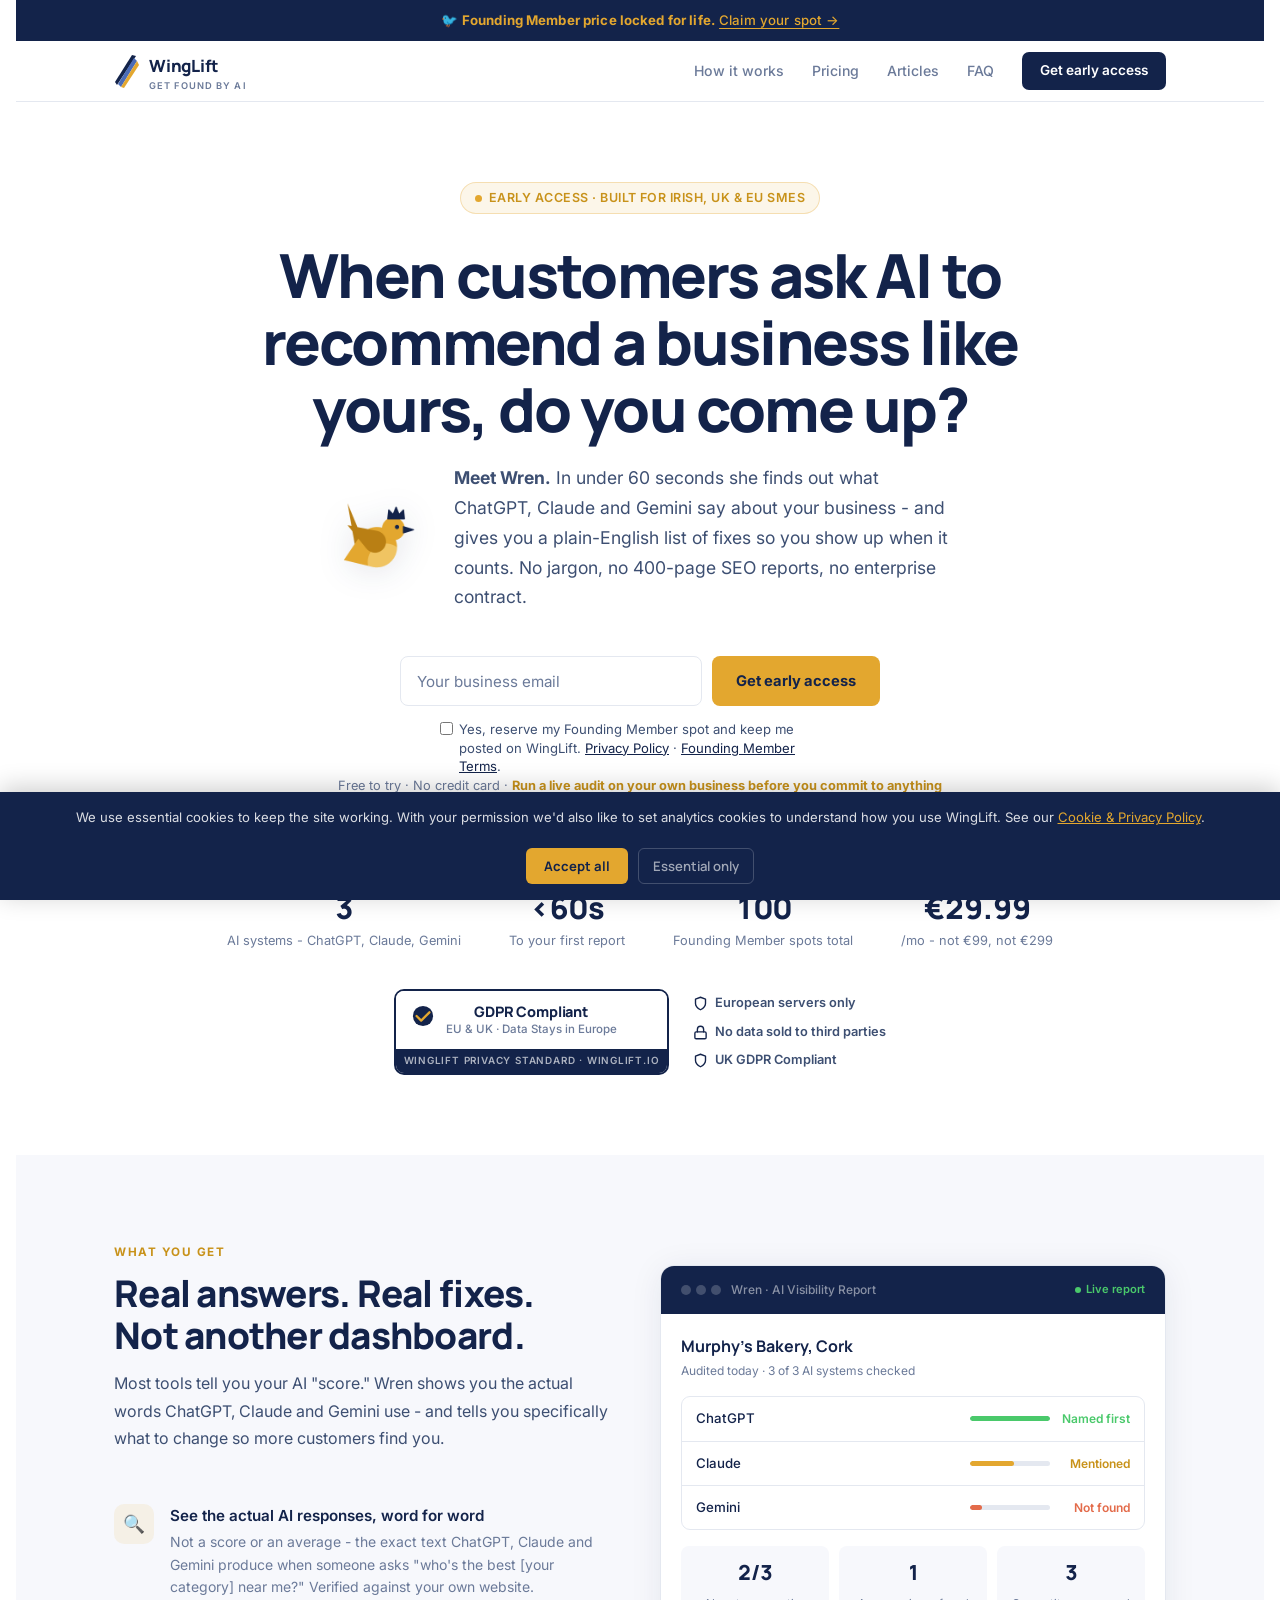
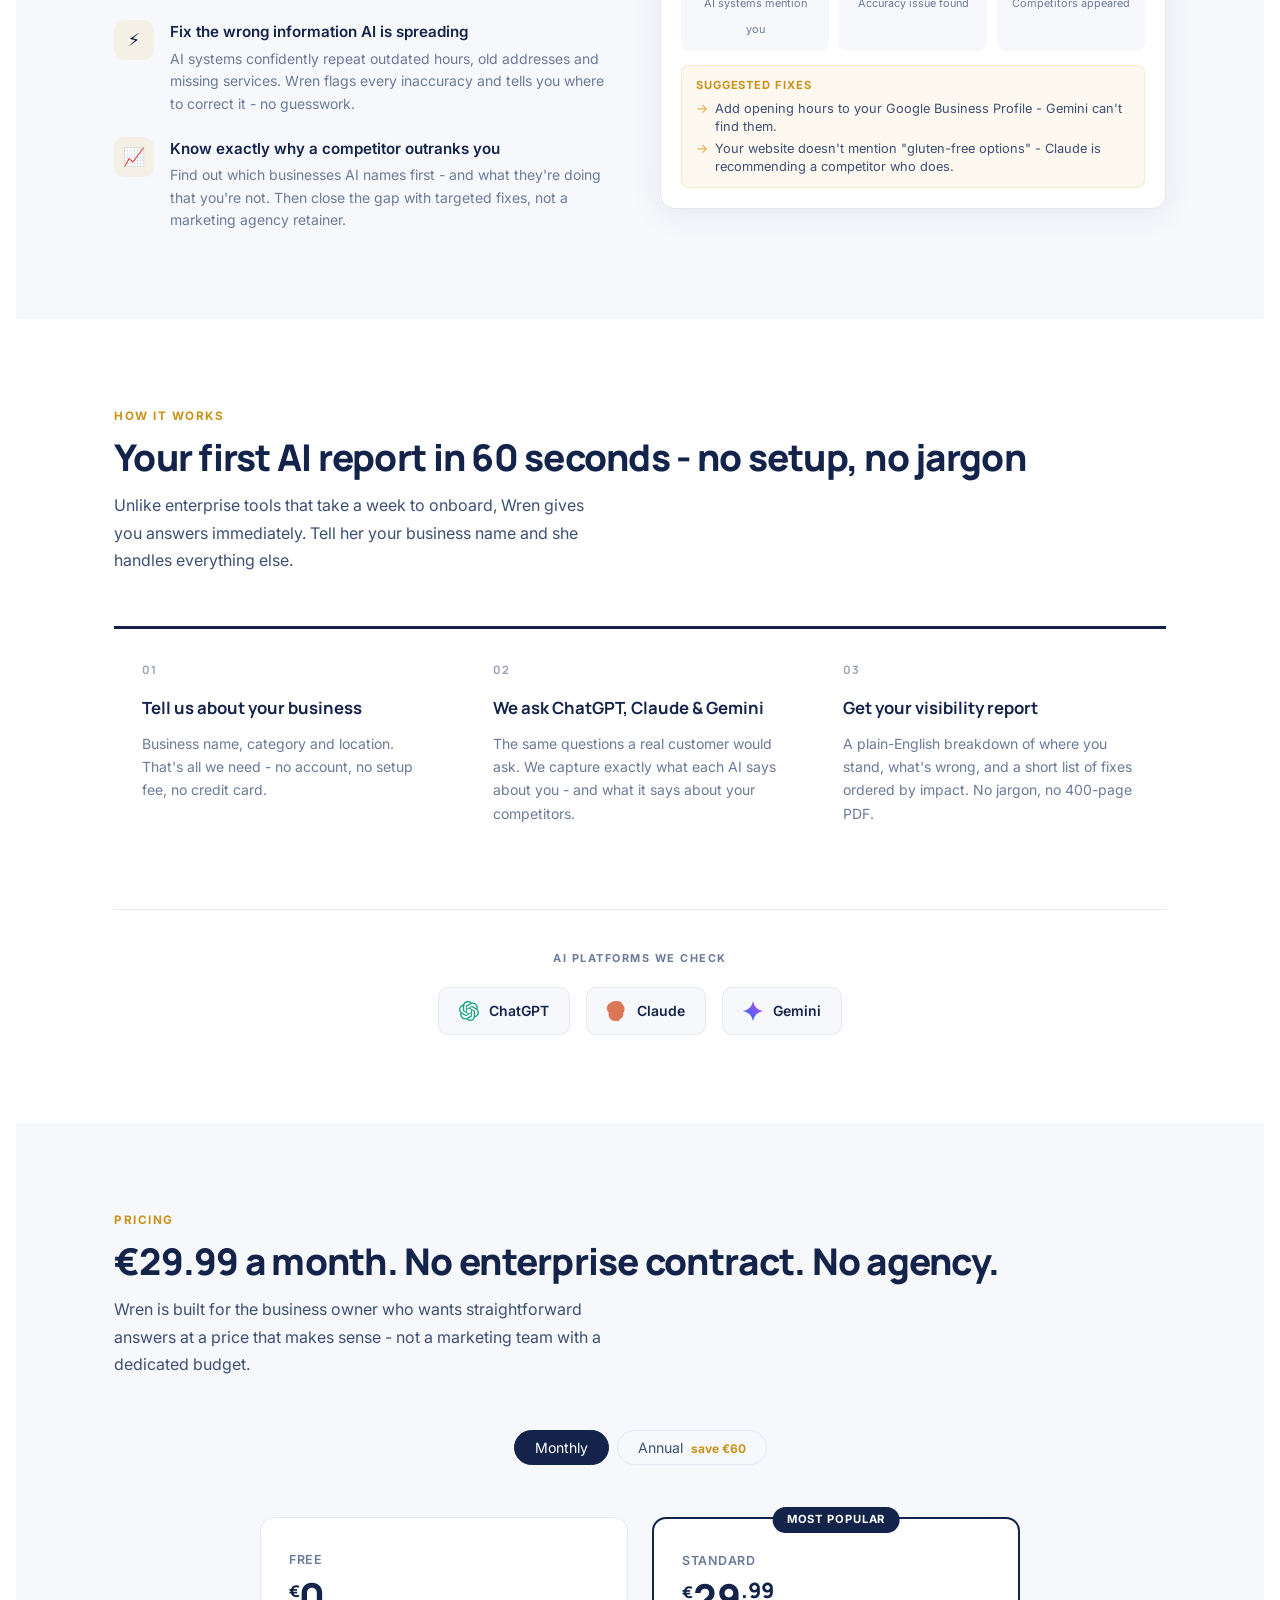
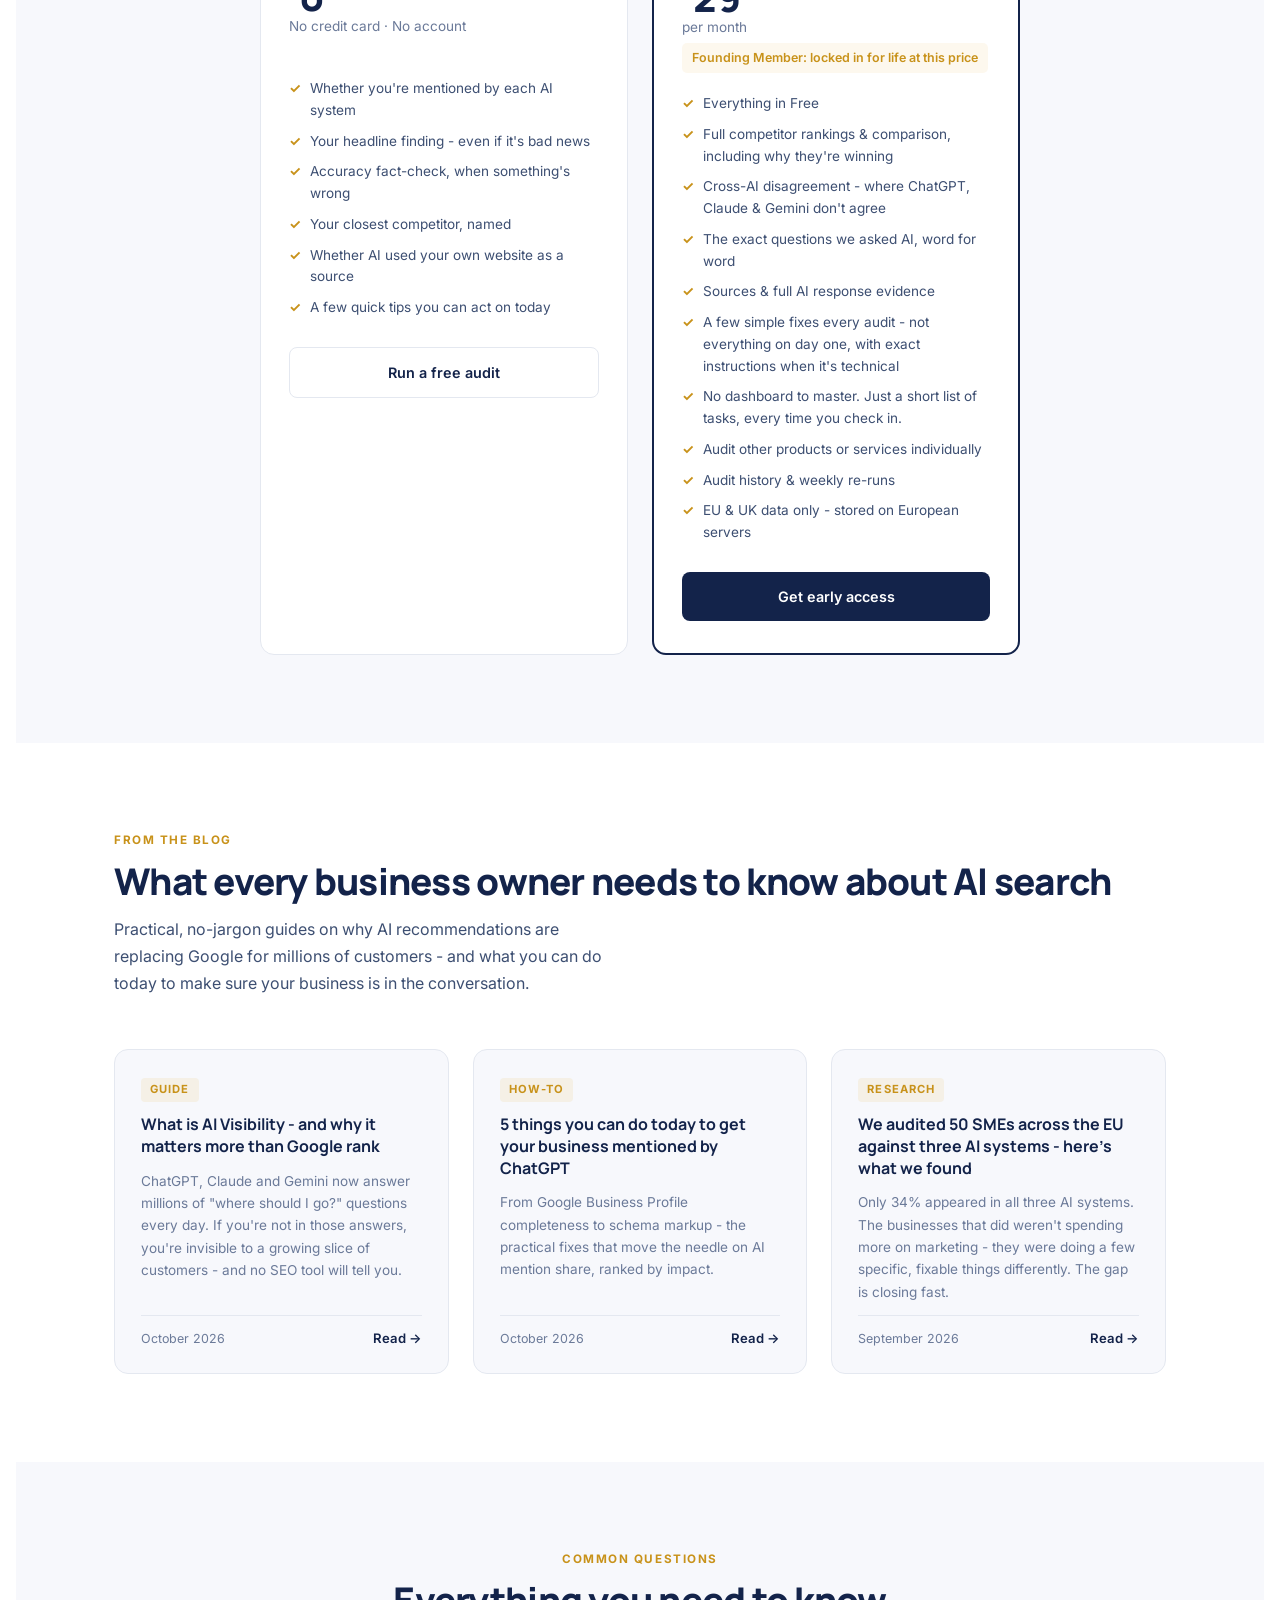
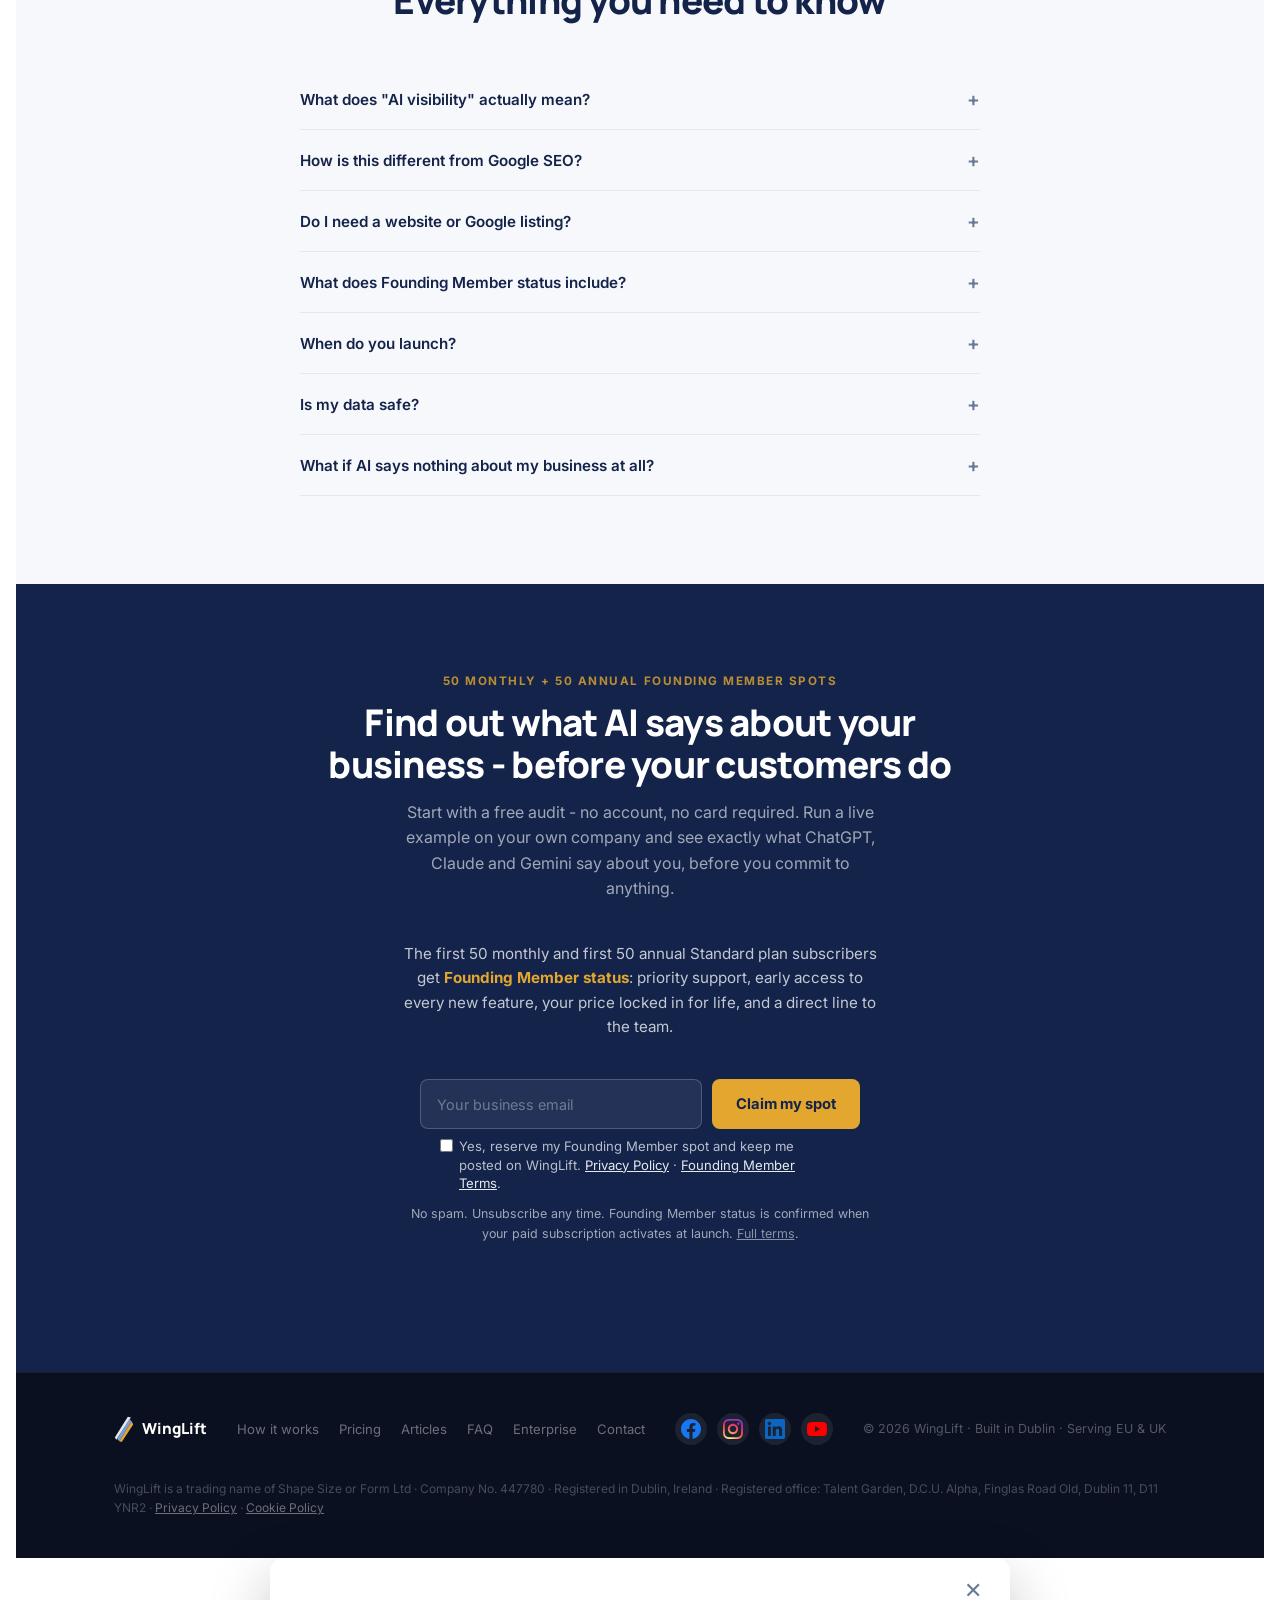
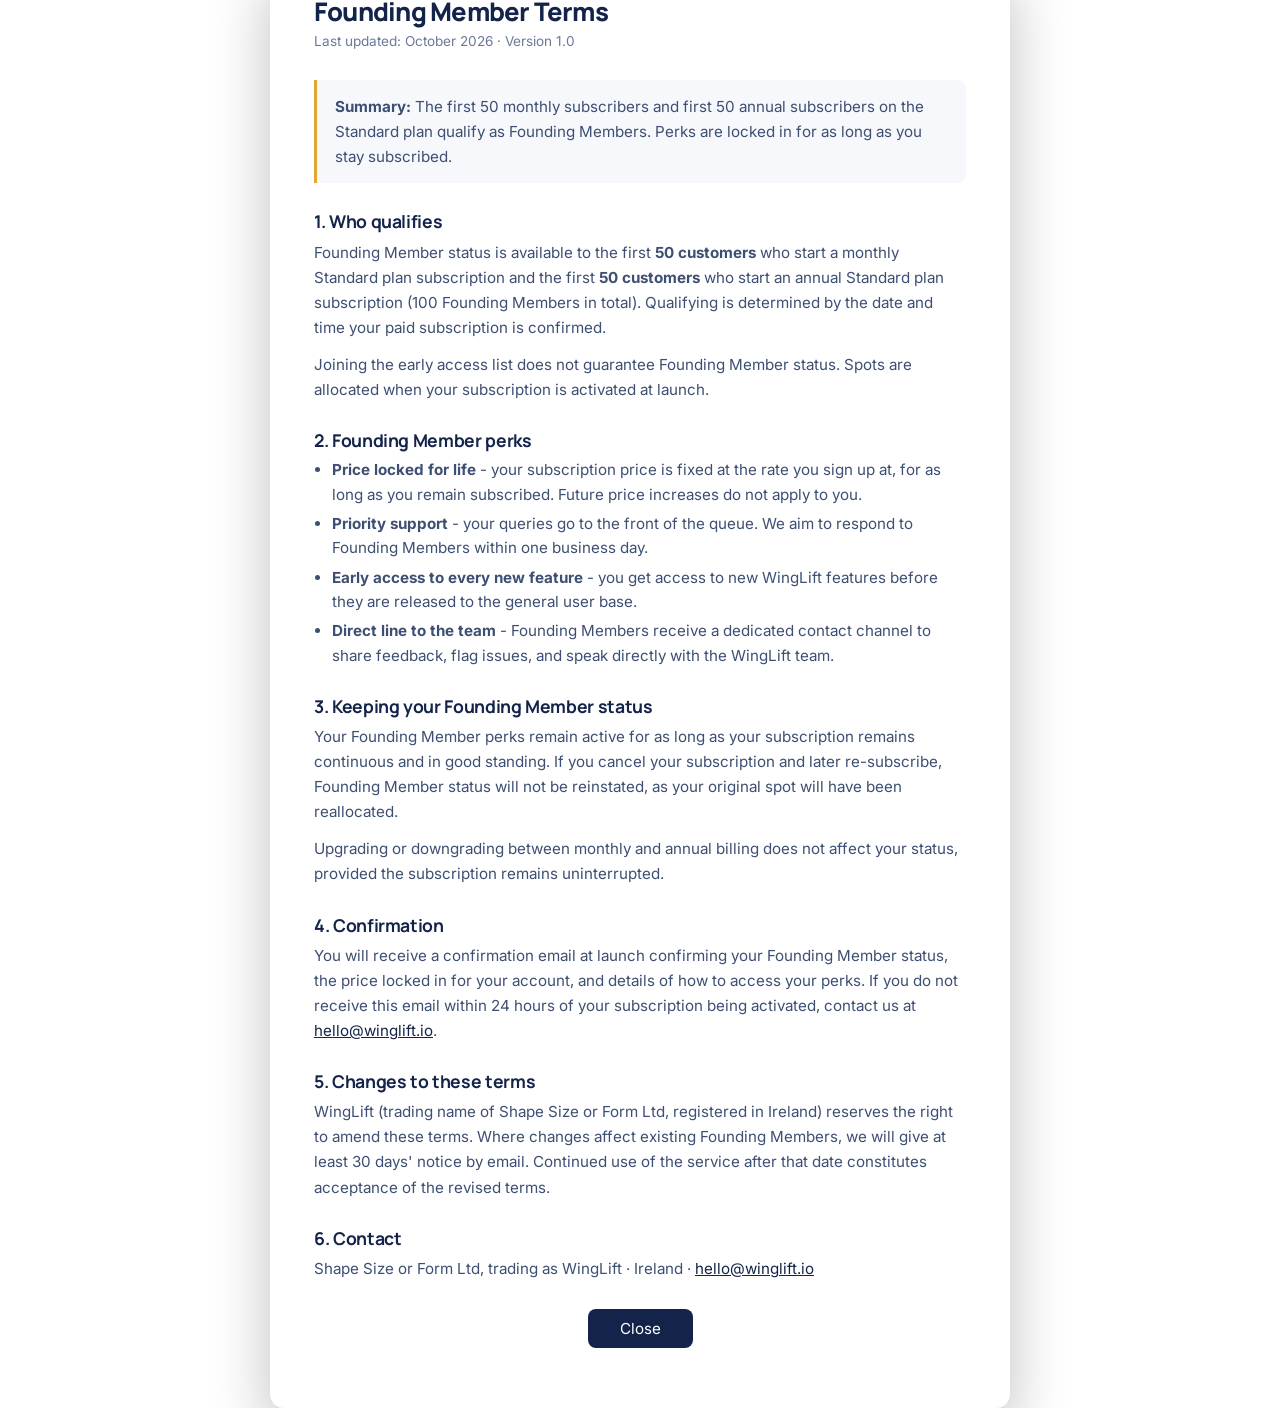
==== commit 283680bf: "Update logo mark to match brand PDF; add 'Get found by AI' tagline - Replace placeholder geometric S" ====
--- a/index.html
+++ b/index.html
@@ -191,8 +191,9 @@
   text-decoration: none;
   color: var(--fg);
 }
-.nav-logo svg { width: 28px; height: 28px; flex-shrink: 0; }
+.nav-logo svg { width: 26px; height: 34px; flex-shrink: 0; }
 .nav-wordmark { font-family: 'Manrope', sans-serif; font-weight: 800; font-size: 1.05rem; letter-spacing: -0.01em; }
+.nav-tagline { font-size: 0.58rem; font-weight: 600; letter-spacing: 0.12em; text-transform: uppercase; color: var(--muted); line-height: 1; display: block; margin-top: 1px; }
 
 .nav-right {
   display: flex;
@@ -955,7 +956,7 @@
   flex-wrap: wrap;
 }
 .footer-logo { display: flex; align-items: center; gap: 8px; text-decoration: none; color: #fff; }
-.footer-logo svg { width: 24px; height: 24px; }
+.footer-logo svg { width: 20px; height: 26px; }
 .footer-wordmark { font-family: 'Manrope', sans-serif; font-weight: 800; font-size: 0.95rem; }
 .footer-links { display: flex; gap: 20px; list-style: none; flex-wrap: wrap; }
 .footer-links a { color: rgba(255,255,255,0.4); font-size: 0.82rem; text-decoration: none; transition: color 0.15s; }
@@ -1098,16 +1099,18 @@
 <nav>
   <div class="nav-inner">
     <a href="#" class="nav-logo">
-      <svg viewBox="0 0 512 512" xmlns="http://www.w3.org/2000/svg" aria-hidden="true">
-        <rect width="512" height="512" rx="115.2" fill="#13234A"/>
-        <g transform="translate(97.28 104.12) scale(5.4731) translate(-4.5 -1.5)">
-          <path d="M4.82 24.09 L14.75 54.12 L23.25 49.88 L5.18 23.91 Z M23.17 54.27 L33.85 31.56 L28.15 28.44 L14.83 49.73 Z M28.28 31.77 L39.81 52.72 L48.19 47.28 L33.72 28.23 Z M48.63 51.89 L62.19 6.08 L61.81 5.92 L39.37 48.11 Z" fill="#E3A72F"/>
-          <circle cx="19" cy="52" r="4.75" fill="#E3A72F"/>
-          <circle cx="31" cy="30" r="3.25" fill="#E3A72F"/>
-          <circle cx="44" cy="50" r="5.00" fill="#E3A72F"/>
-        </g>
+      <svg viewBox="0 0 52 68" xmlns="http://www.w3.org/2000/svg" aria-hidden="true">
+        <!-- Dark navy feather (top/back) -->
+        <path d="M6 62 L44 4 L36 2 L2 56 Z" fill="#13234A"/>
+        <!-- Mid blue feather (middle) -->
+        <path d="M14 66 L46 14 L40 8 L8 60 Z" fill="#4B6CB7"/>
+        <!-- Gold feather (front/bottom) -->
+        <path d="M20 68 L50 22 L46 14 L14 66 Z" fill="#E3A72F"/>
       </svg>
-      <span class="nav-wordmark">WingLift</span>
+      <span>
+        <span class="nav-wordmark">WingLift</span>
+        <span class="nav-tagline">Get found by AI</span>
+      </span>
     </a>
     <div class="nav-right">
       <a href="#how">How it works</a>
@@ -1490,14 +1493,10 @@
 <footer>
   <div class="footer-inner">
     <a href="#" class="footer-logo">
-      <svg viewBox="0 0 512 512" xmlns="http://www.w3.org/2000/svg" aria-hidden="true">
-        <rect width="512" height="512" rx="115.2" fill="#13234A"/>
-        <g transform="translate(97.28 104.12) scale(5.4731) translate(-4.5 -1.5)">
-          <path d="M4.82 24.09 L14.75 54.12 L23.25 49.88 L5.18 23.91 Z M23.17 54.27 L33.85 31.56 L28.15 28.44 L14.83 49.73 Z M28.28 31.77 L39.81 52.72 L48.19 47.28 L33.72 28.23 Z M48.63 51.89 L62.19 6.08 L61.81 5.92 L39.37 48.11 Z" fill="#E3A72F"/>
-          <circle cx="19" cy="52" r="4.75" fill="#E3A72F"/>
-          <circle cx="31" cy="30" r="3.25" fill="#E3A72F"/>
-          <circle cx="44" cy="50" r="5.00" fill="#E3A72F"/>
-        </g>
+      <svg viewBox="0 0 52 68" xmlns="http://www.w3.org/2000/svg" aria-hidden="true">
+        <path d="M6 62 L44 4 L36 2 L2 56 Z" fill="#fff" opacity="0.9"/>
+        <path d="M14 66 L46 14 L40 8 L8 60 Z" fill="#7B9ED9"/>
+        <path d="M20 68 L50 22 L46 14 L14 66 Z" fill="#E3A72F"/>
       </svg>
       <span class="footer-wordmark">WingLift</span>
     </a>
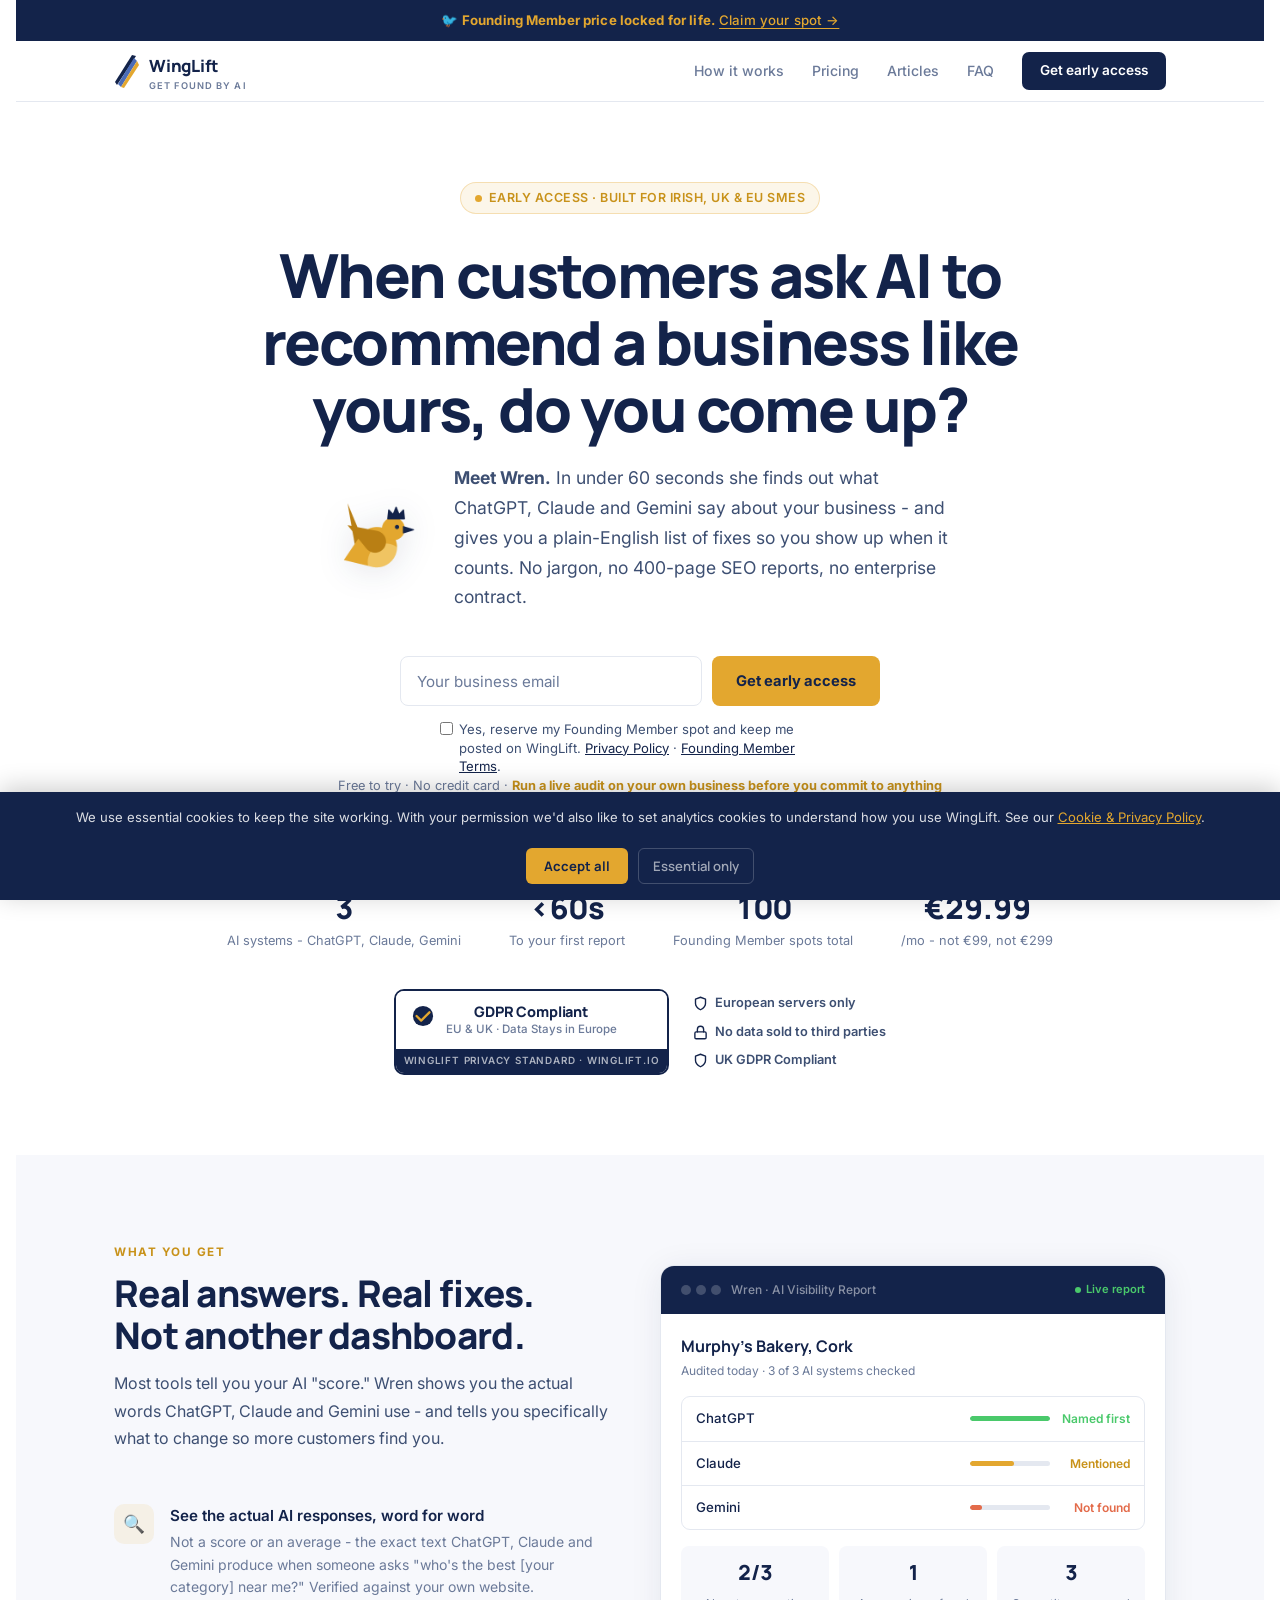
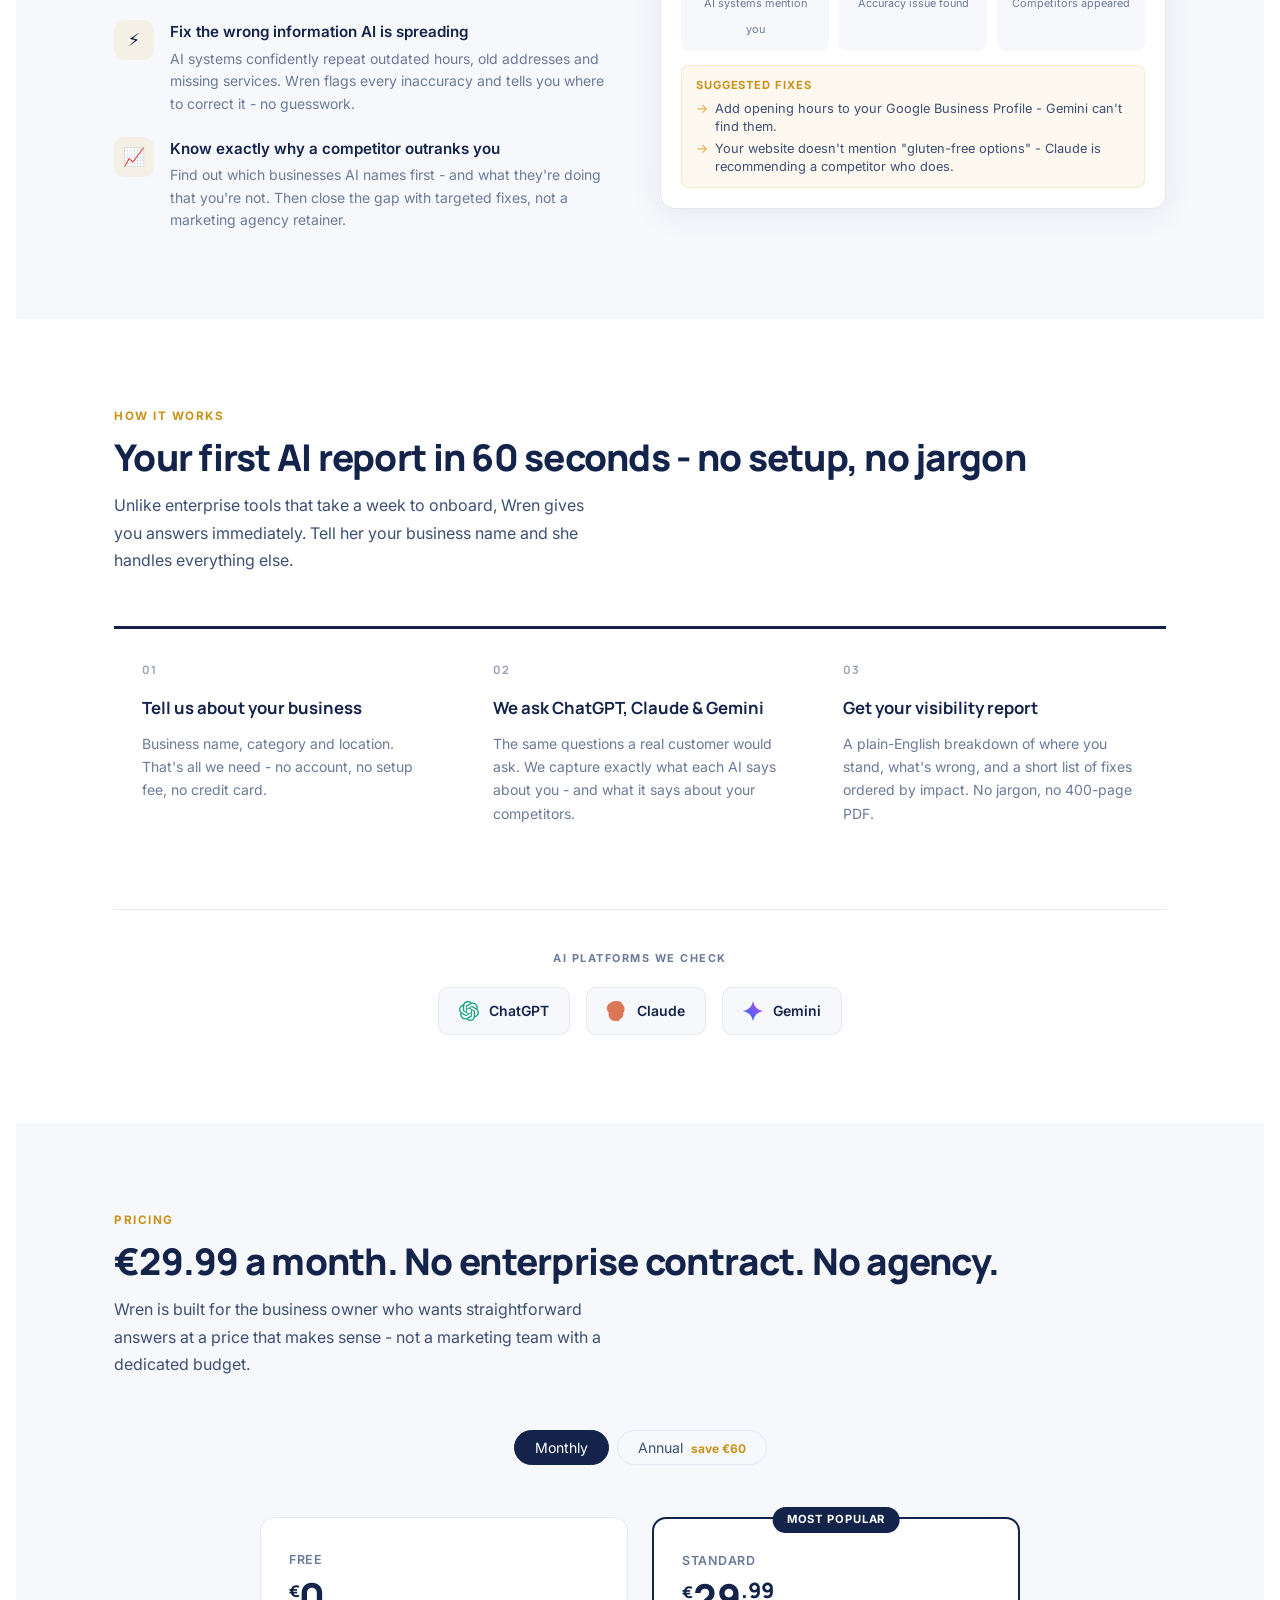
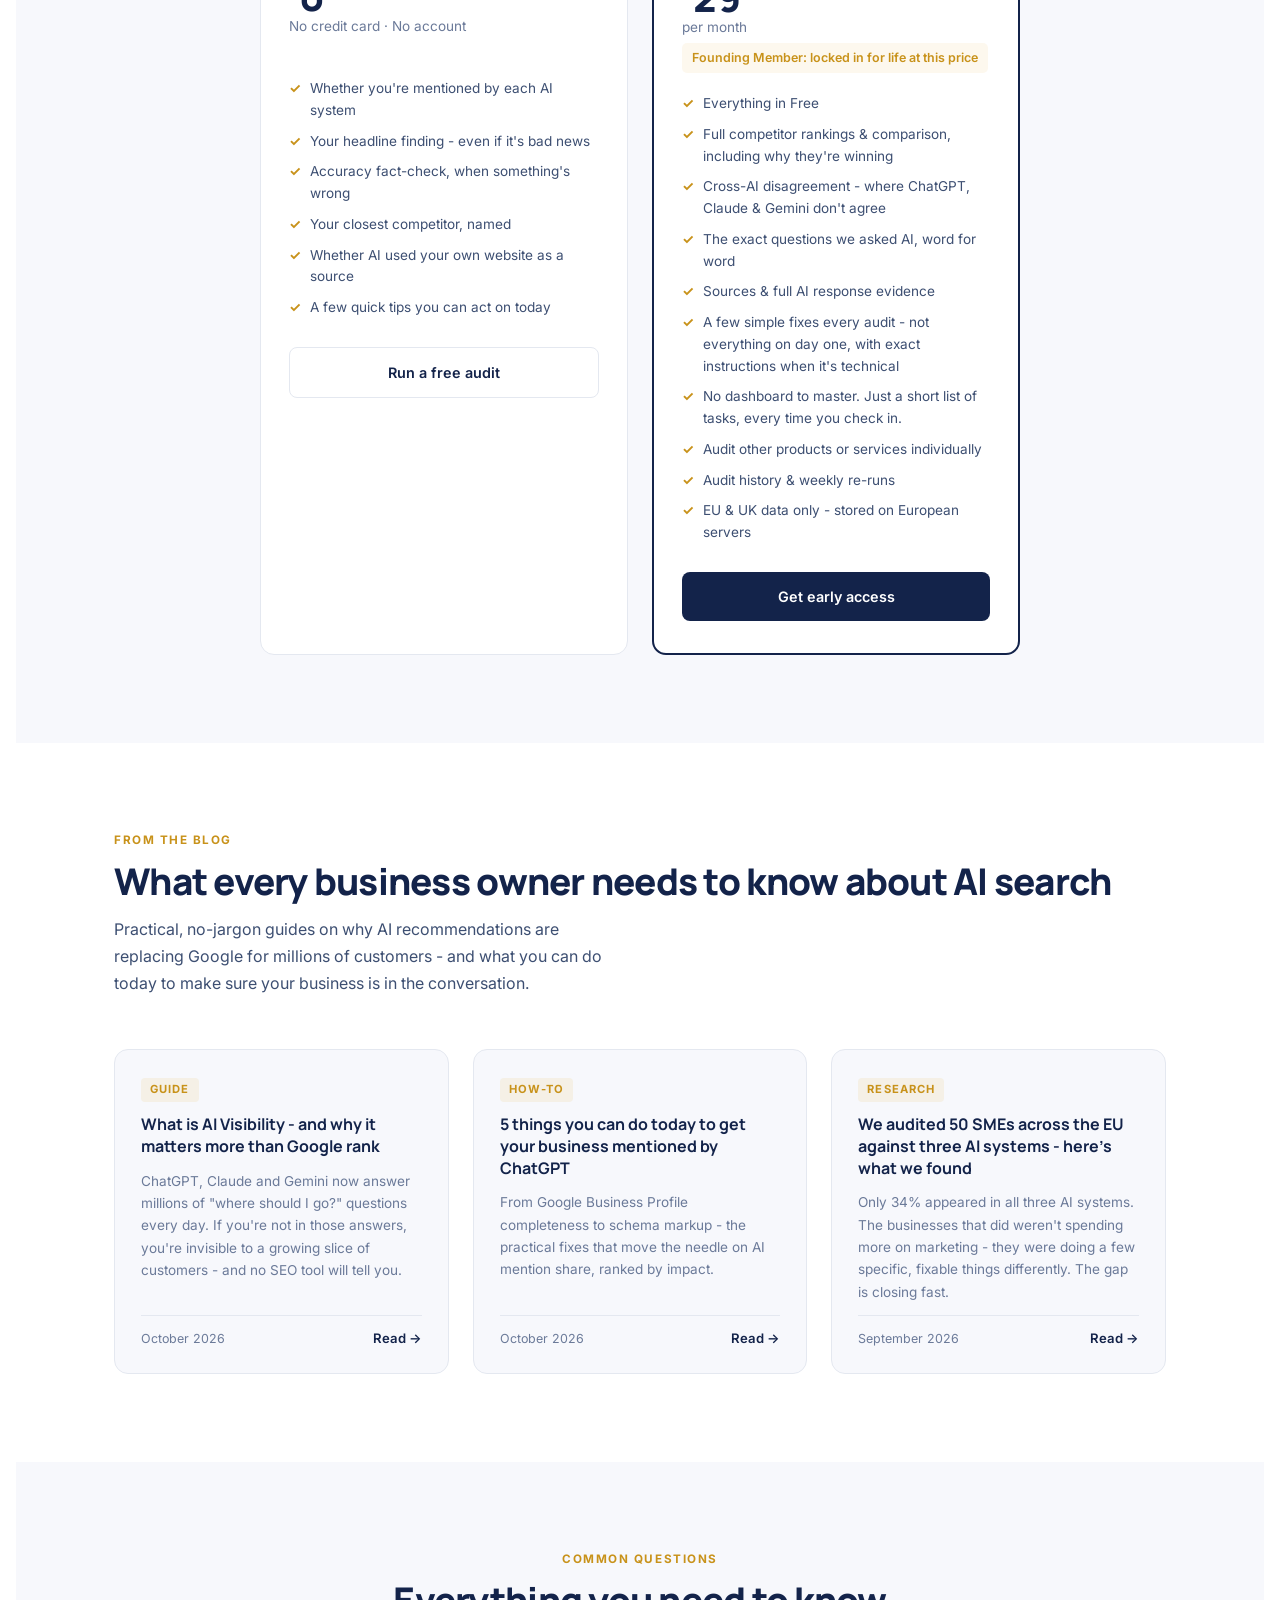
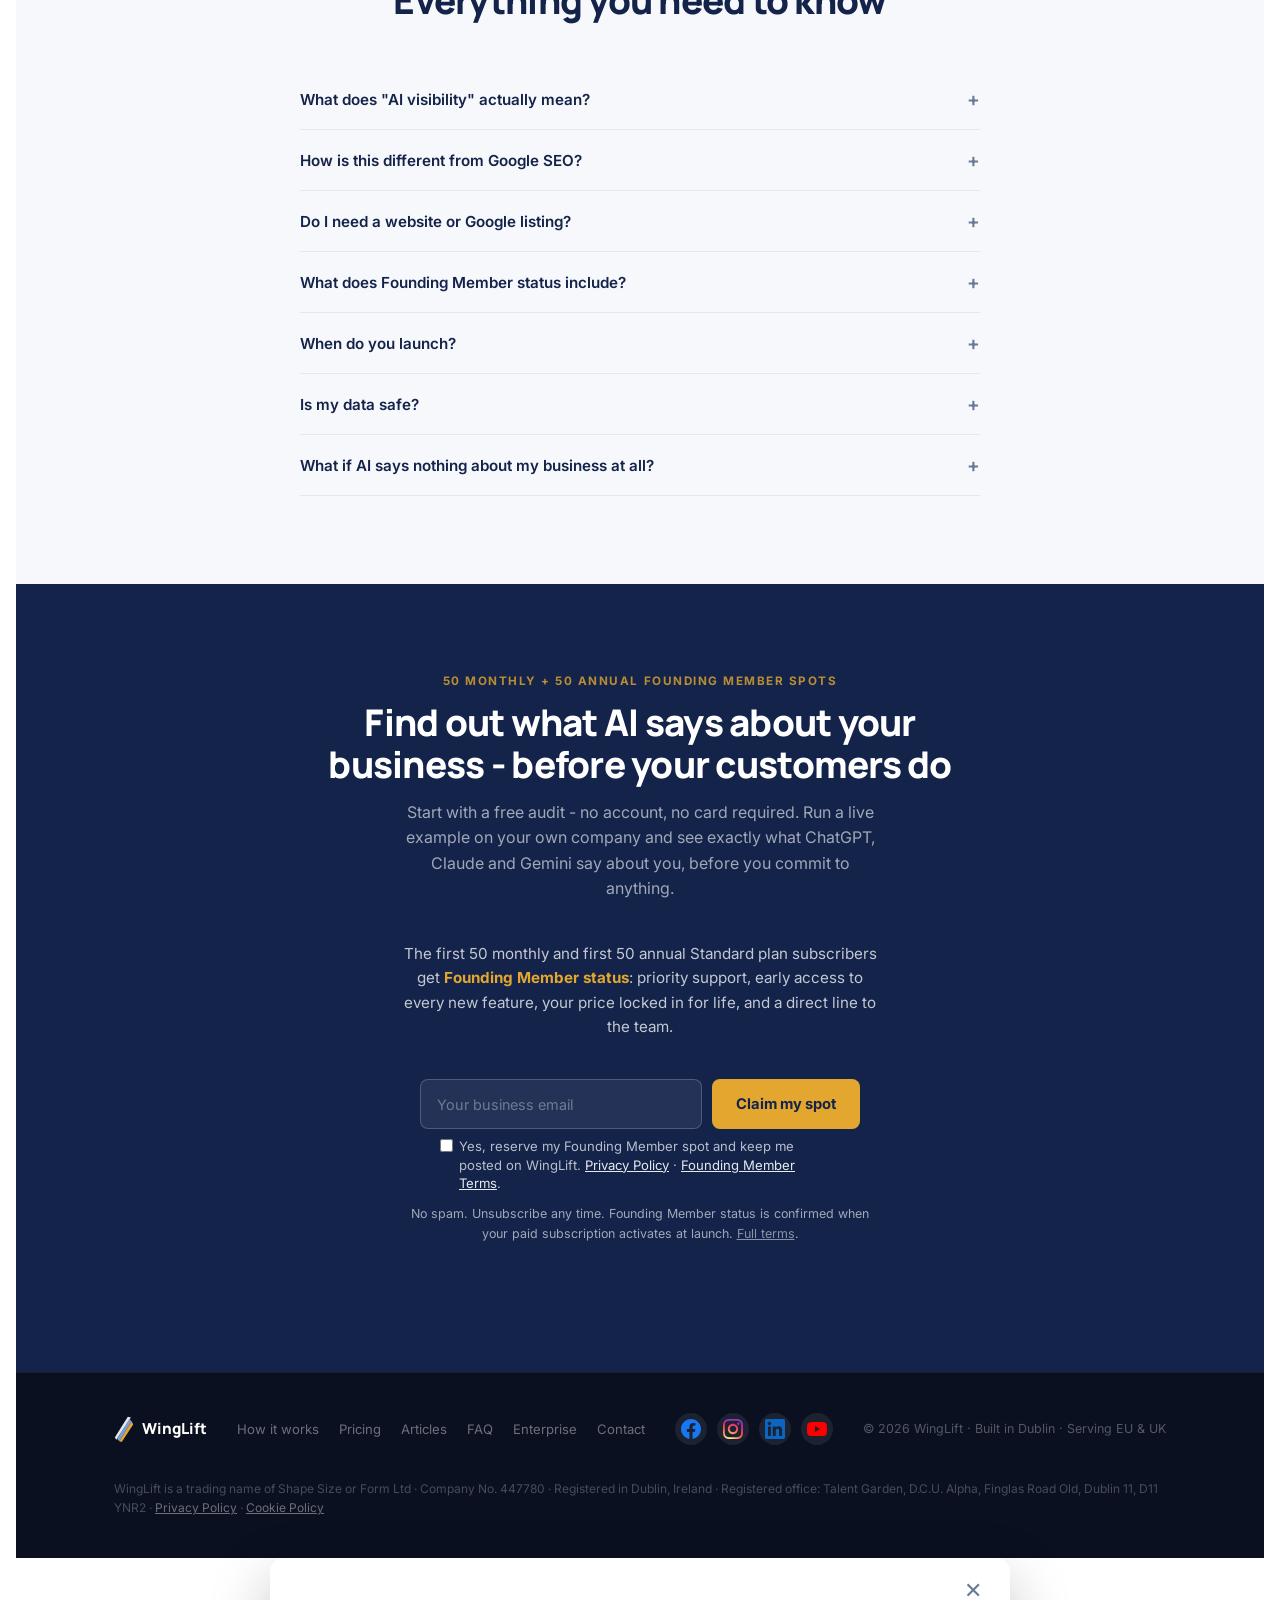
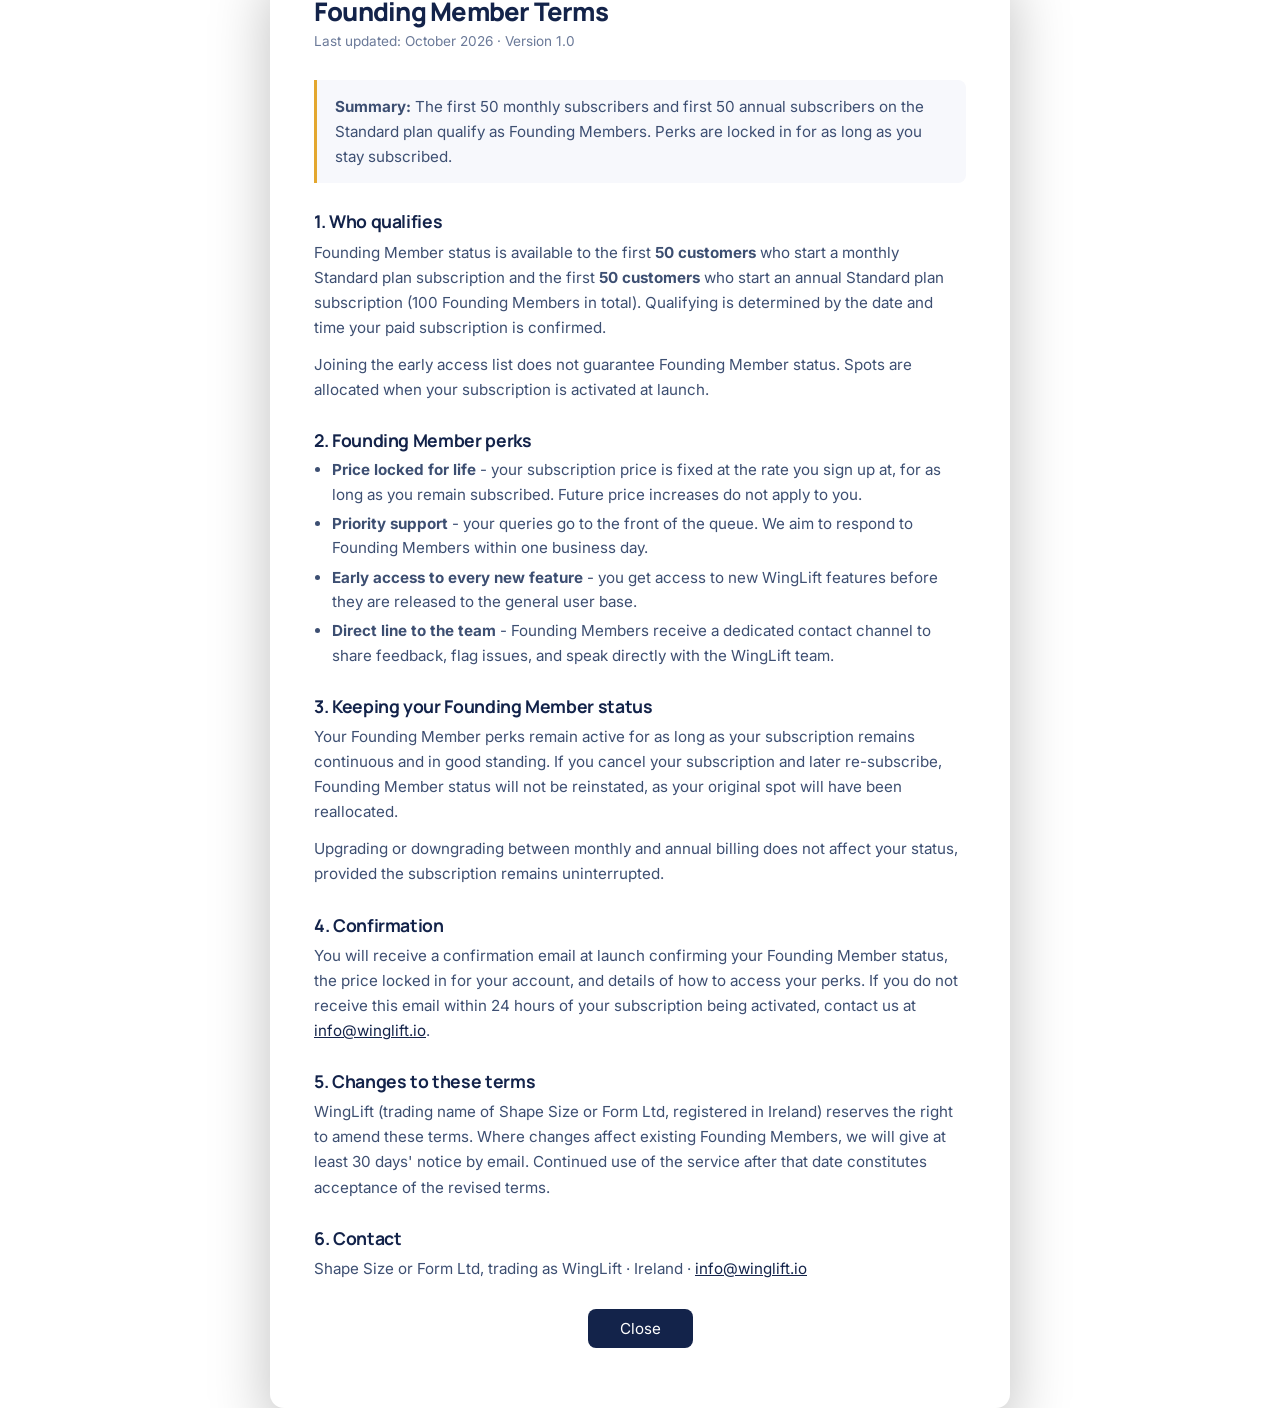
==== commit 1cff2cd1: "Replace hello@ with info@winglift.io; remove visible emails from public copy - Replace all 9 instanc" ====
--- a/index.html
+++ b/index.html
@@ -69,7 +69,7 @@
     "logo": "https://winglift.io/og-image.png",
     "foundingLocation": "Dublin, Ireland",
     "areaServed": ["EU", "GB"],
-    "email": "hello@winglift.io",
+    "email": "info@winglift.io",
     "sameAs": [
       "https://www.facebook.com/people/WingLiftai/61595700029586/",
       "https://www.instagram.com/wingliftai/",
@@ -1460,7 +1460,7 @@
     </div>
     <div class="faq-item">
       <button class="faq-q" onclick="toggleFaq(this)">Is my data safe?</button>
-      <div class="faq-a">Yes. Your data is stored on European servers and never sold or shared with third parties. We collect only what's needed to run the service: your email address and the business name you enter for an audit. You can request deletion at any time by emailing hello@winglift.io. Full details are in our Privacy Policy.</div>
+      <div class="faq-a">Yes. Your data is stored on European servers and never sold or shared with third parties. We collect only what's needed to run the service: your email address and the business name you enter for an audit. You can request deletion at any time via our <a href="#" onclick="openPrivacy();return false;">Privacy Policy</a> contact details.</div>
     </div>
     <div class="faq-item">
       <button class="faq-q" onclick="toggleFaq(this)">What if AI says nothing about my business at all?</button>
@@ -1506,7 +1506,7 @@
       <li><a href="#articles">Articles</a></li>
       <li><a href="#faq">FAQ</a></li>
       <li><a href="https://irishAiconsultancy.ie" target="_blank" rel="noopener">Enterprise</a></li>
-      <li><a href="mailto:hello@winglift.io">Contact</a></li>
+      <li><a href="mailto:info@winglift.io">Contact</a></li>
     </ul>
     <div class="footer-social">
       <!-- Facebook -->
@@ -1539,11 +1539,11 @@
     <h1>Privacy &amp; Cookie Policy</h1>
     <p class="pm-updated">Last updated: October 2026 &middot; Version 1.0</p>
 
-    <div class="pm-highlight"><p><strong>Summary:</strong> WingLift collects only the data needed to run the service. We don't sell your data. Everything is stored on European servers. You can request deletion at any time by emailing <a href="mailto:hello@winglift.io">hello@winglift.io</a>.</p></div>
+    <div class="pm-highlight"><p><strong>Summary:</strong> WingLift collects only the data needed to run the service. We don't sell your data. Everything is stored on European servers. You can request deletion at any time by emailing <a href="mailto:info@winglift.io">info@winglift.io</a>.</p></div>
 
     <h2>1. Who we are</h2>
     <p>WingLift is a trading name of <strong>Shape Size or Form Ltd</strong>, registered in Ireland. We operate <a href="https://winglift.io/">winglift.io</a> and the Wren AI Visibility Audit tool. For EU GDPR and UK GDPR purposes, Shape Size or Form Ltd is the <strong>data controller</strong>.</p>
-    <p><strong>Contact:</strong> <a href="mailto:hello@winglift.io">hello@winglift.io</a></p>
+    <p><strong>Contact:</strong> <a href="mailto:info@winglift.io">info@winglift.io</a></p>
 
     <h2>2. What data we collect</h2>
     <h3>Information you give us</h3>
@@ -1601,7 +1601,7 @@
     </table>
 
     <h2>7. Your rights</h2>
-    <p>Under EU GDPR and UK GDPR you have the right to access, correct, delete, restrict or port your data, and to object to processing or withdraw consent at any time. Email <a href="mailto:hello@winglift.io">hello@winglift.io</a> and we will respond within 30 days.</p>
+    <p>Under EU GDPR and UK GDPR you have the right to access, correct, delete, restrict or port your data, and to object to processing or withdraw consent at any time. Email <a href="mailto:info@winglift.io">info@winglift.io</a> and we will respond within 30 days.</p>
     <p>If you are unsatisfied, EU residents may contact the <a href="https://www.dataprotection.ie" target="_blank" rel="noopener">Irish Data Protection Commission</a>. UK residents may contact the <a href="https://ico.org.uk" target="_blank" rel="noopener">ICO</a>.</p>
 
     <h2>8. Third-party services</h2>
@@ -1613,7 +1613,7 @@
     <p>We do not use advertising networks, data brokers or social media tracking pixels.</p>
 
     <h2>9. Contact</h2>
-    <p>Shape Size or Form Ltd, trading as WingLift &middot; Ireland &middot; <a href="mailto:hello@winglift.io">hello@winglift.io</a></p>
+    <p>Shape Size or Form Ltd, trading as WingLift &middot; Ireland &middot; <a href="mailto:info@winglift.io">info@winglift.io</a></p>
 
     <p style="margin-top:28px;text-align:center"><button onclick="closePrivacy()" style="background:var(--navy);color:#fff;border:none;padding:10px 32px;border-radius:8px;font-size:0.95rem;cursor:pointer;font-family:inherit">Close</button></p>
   </div>
@@ -1646,13 +1646,13 @@
     <p>Upgrading or downgrading between monthly and annual billing does not affect your status, provided the subscription remains uninterrupted.</p>
 
     <h2>4. Confirmation</h2>
-    <p>You will receive a confirmation email at launch confirming your Founding Member status, the price locked in for your account, and details of how to access your perks. If you do not receive this email within 24 hours of your subscription being activated, contact us at <a href="mailto:hello@winglift.io">hello@winglift.io</a>.</p>
+    <p>You will receive a confirmation email at launch confirming your Founding Member status, the price locked in for your account, and details of how to access your perks. If you do not receive this email within 24 hours of your subscription being activated, contact us at <a href="mailto:info@winglift.io">info@winglift.io</a>.</p>
 
     <h2>5. Changes to these terms</h2>
     <p>WingLift (trading name of Shape Size or Form Ltd, registered in Ireland) reserves the right to amend these terms. Where changes affect existing Founding Members, we will give at least 30 days' notice by email. Continued use of the service after that date constitutes acceptance of the revised terms.</p>
 
     <h2>6. Contact</h2>
-    <p>Shape Size or Form Ltd, trading as WingLift &middot; Ireland &middot; <a href="mailto:hello@winglift.io">hello@winglift.io</a></p>
+    <p>Shape Size or Form Ltd, trading as WingLift &middot; Ireland &middot; <a href="mailto:info@winglift.io">info@winglift.io</a></p>
 
     <p style="margin-top:28px;text-align:center"><button onclick="closeFounderTerms()" style="background:var(--navy);color:#fff;border:none;padding:10px 32px;border-radius:8px;font-size:0.95rem;cursor:pointer;font-family:inherit">Close</button></p>
   </div>
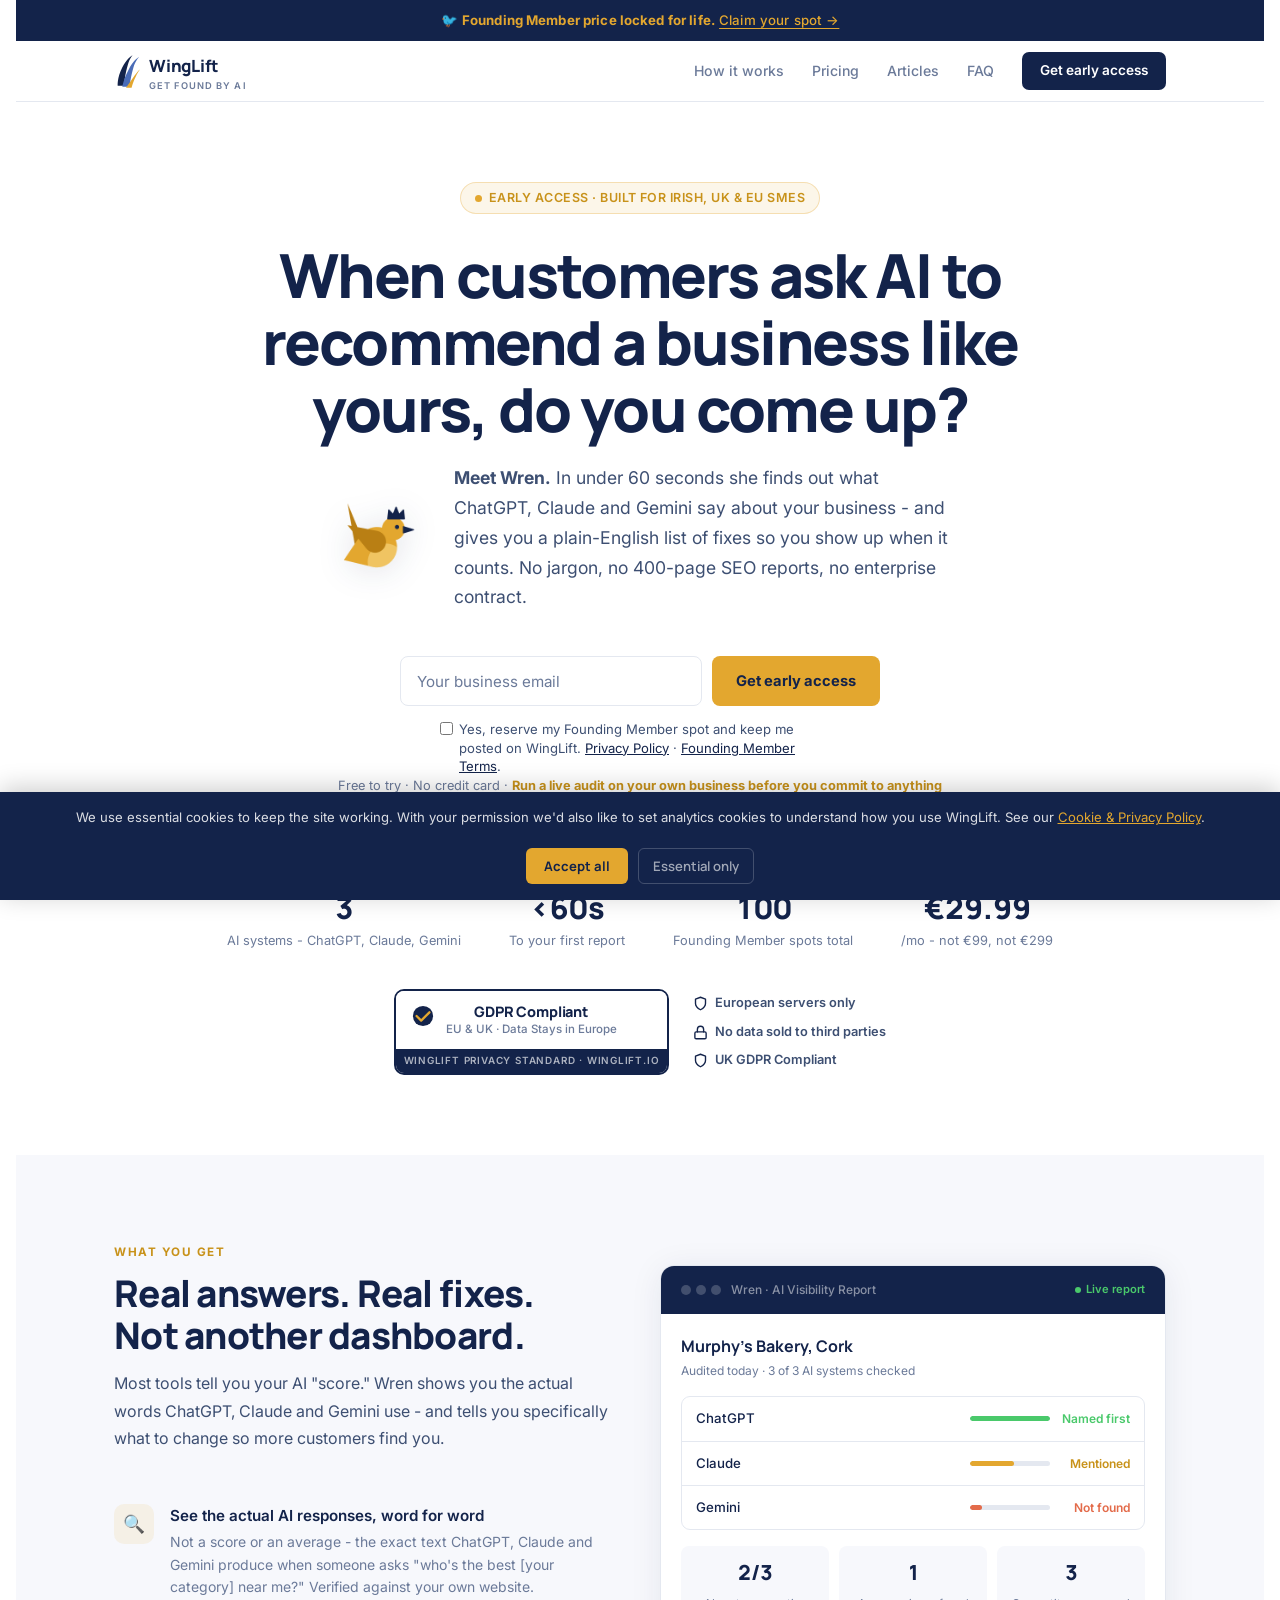
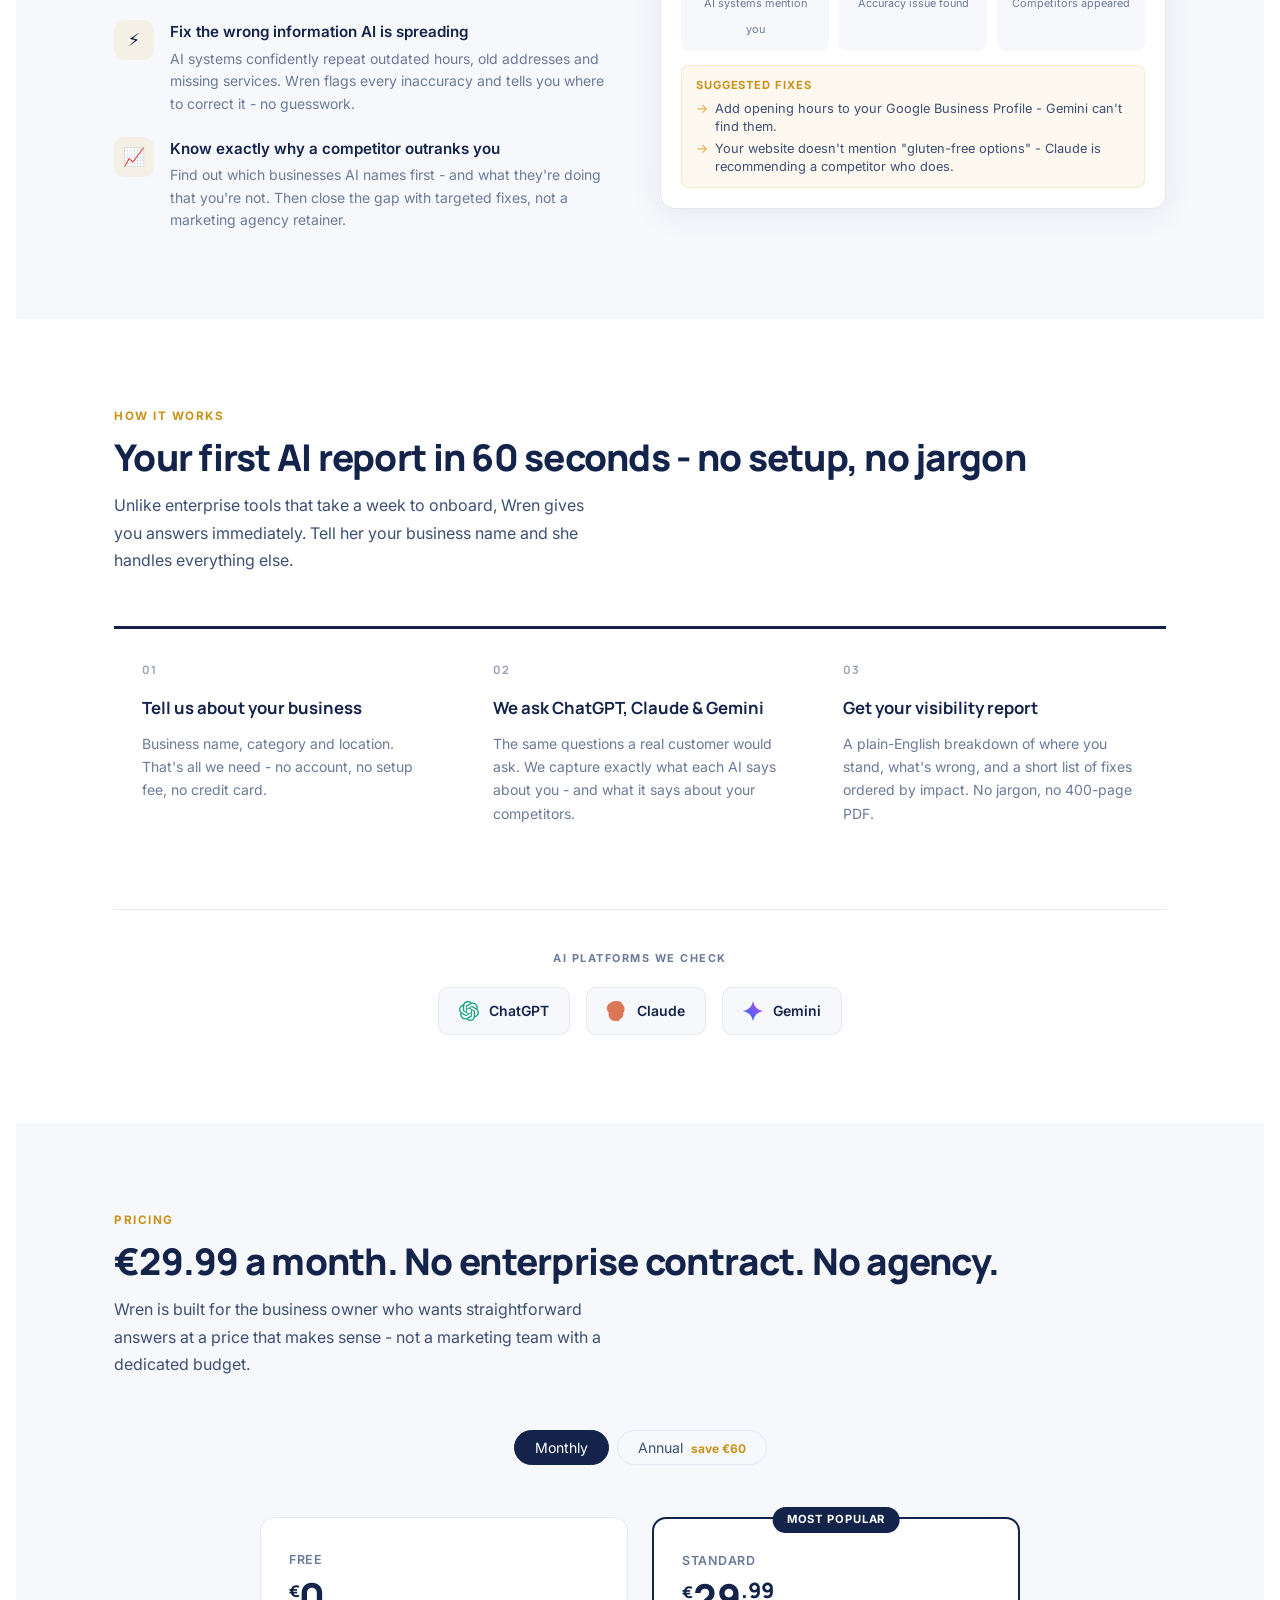
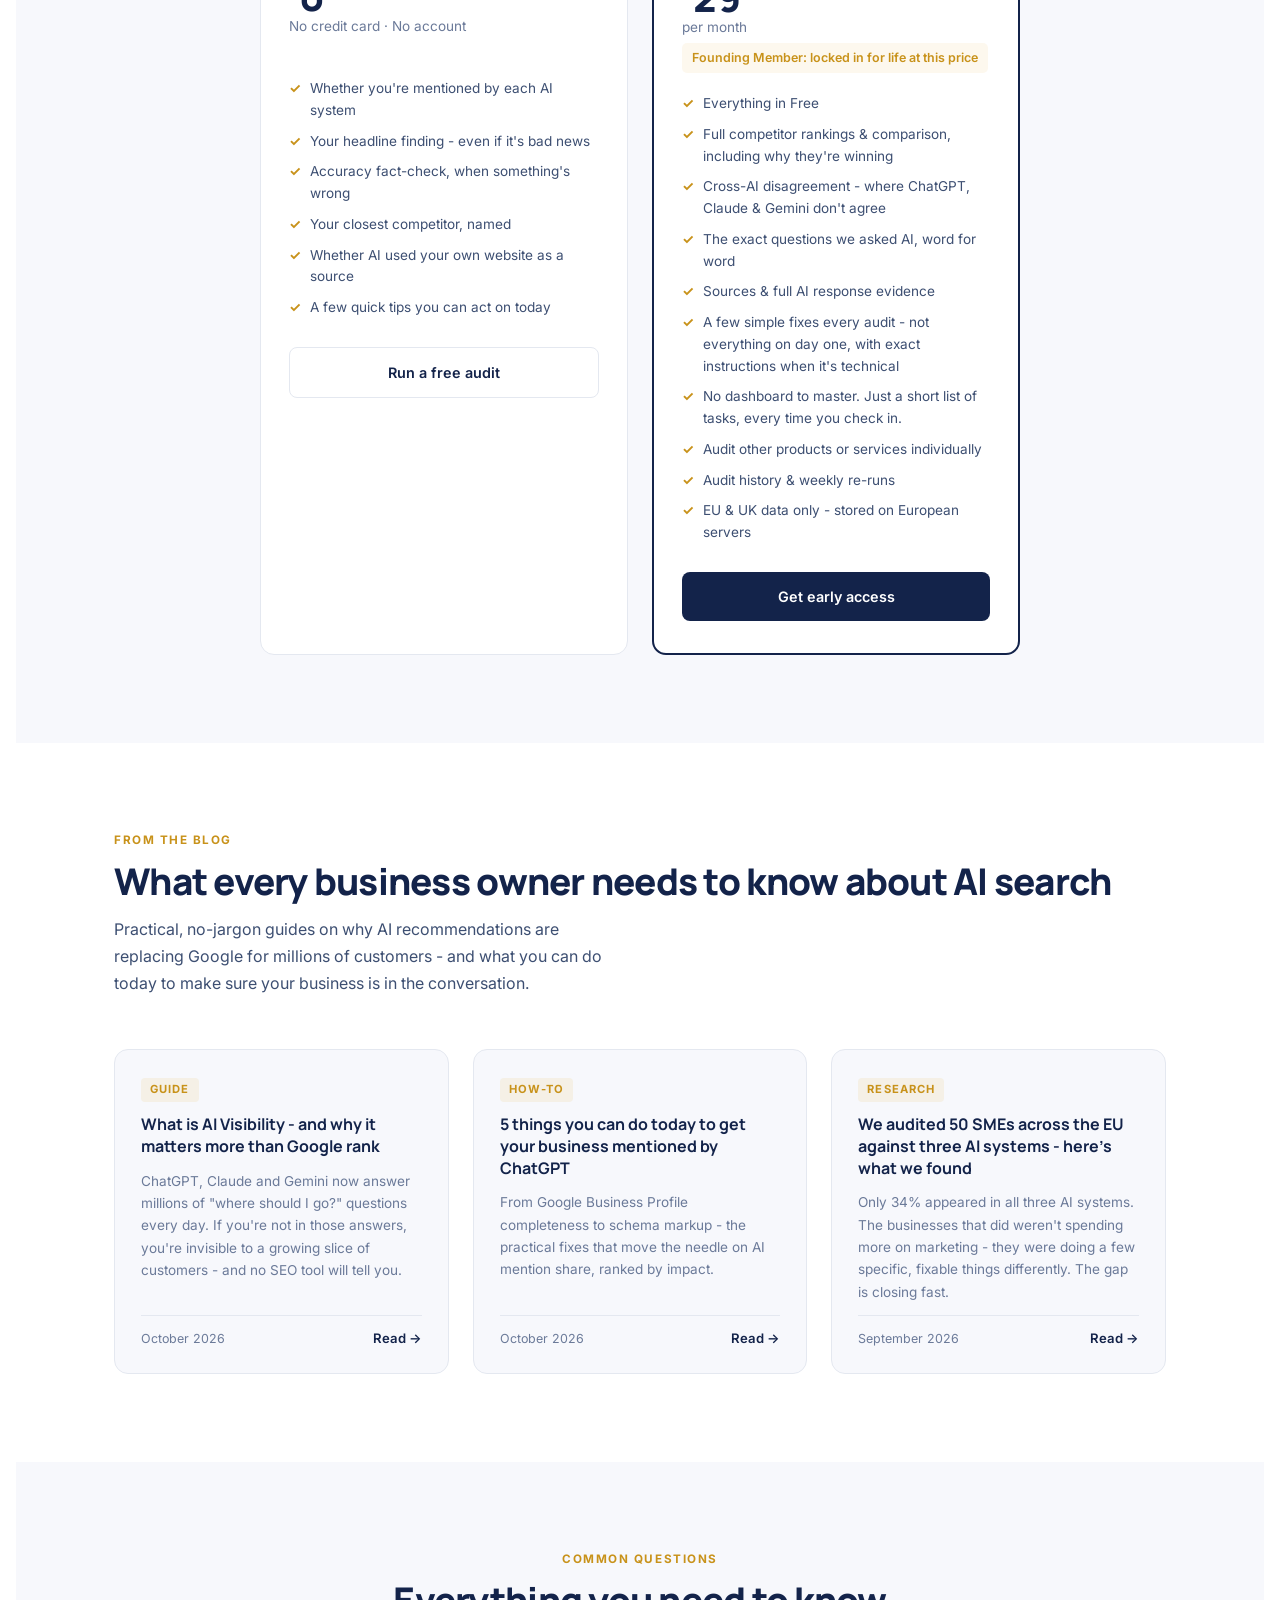
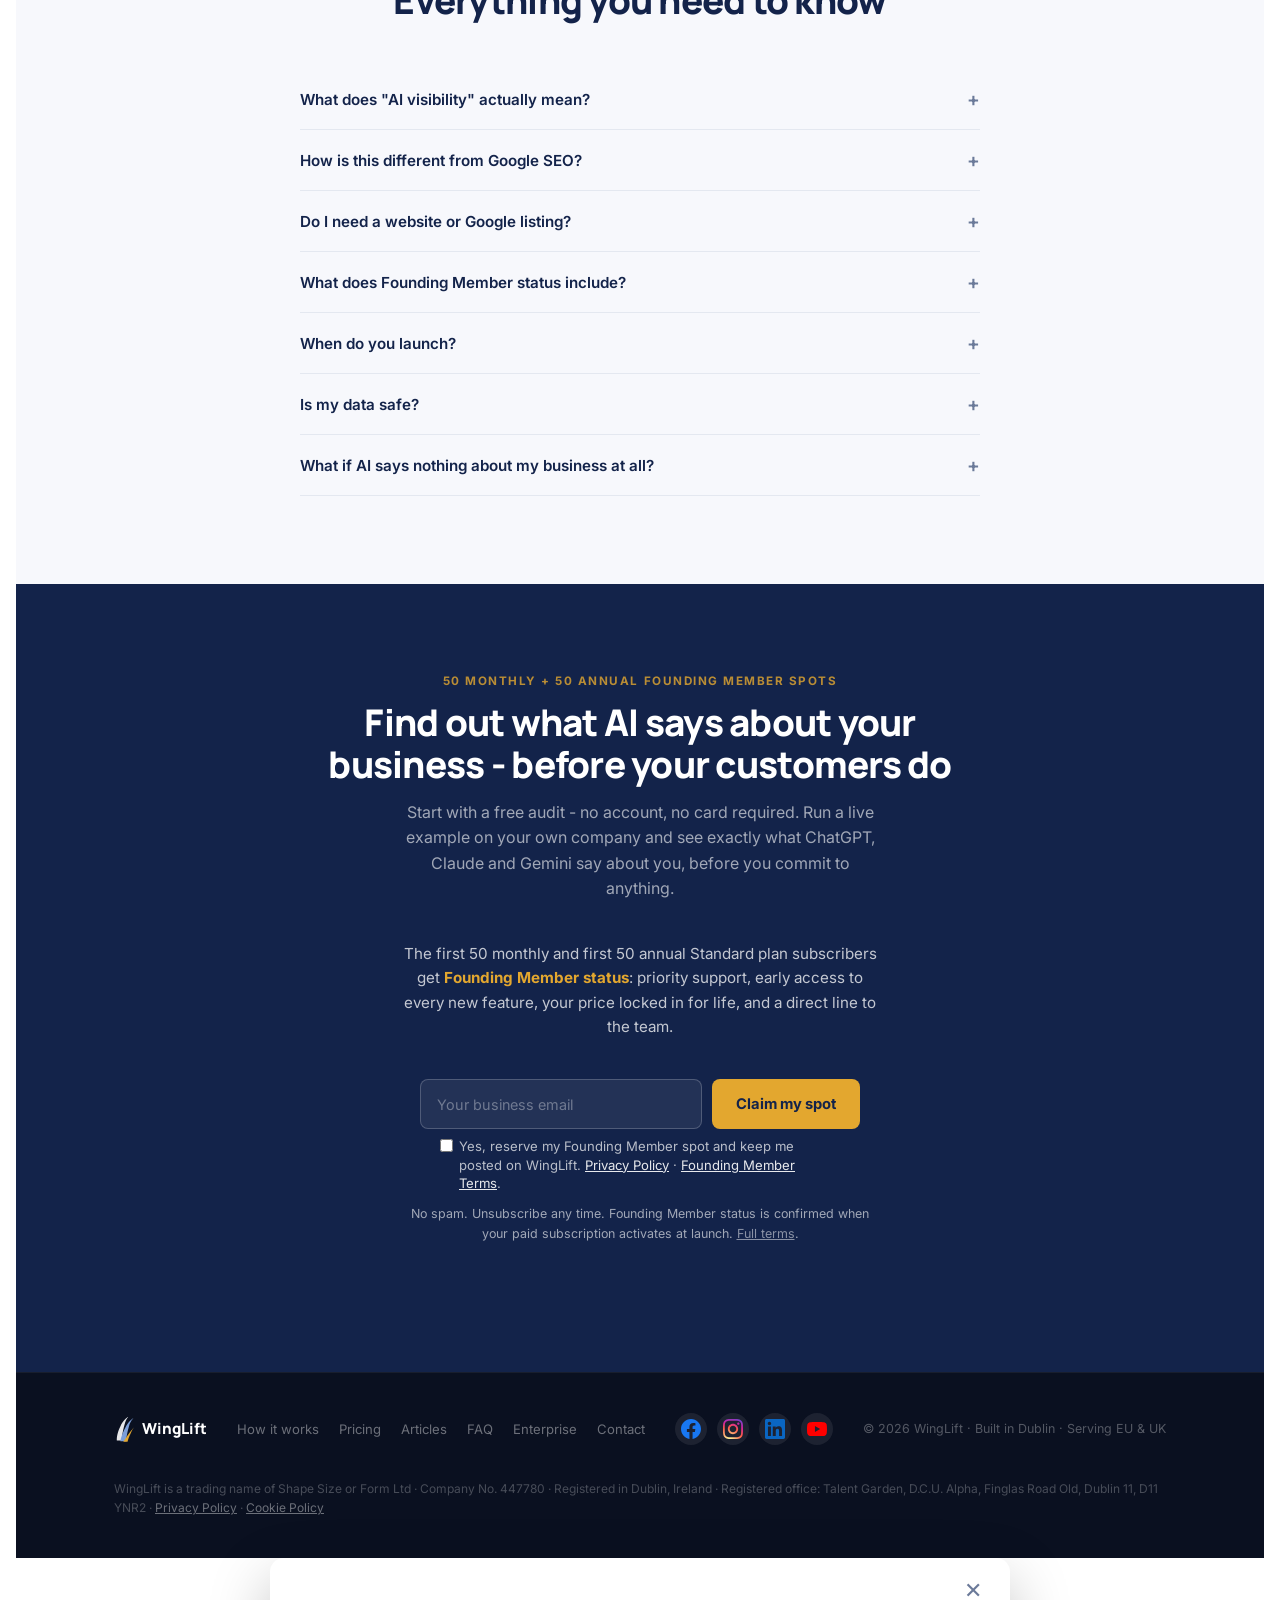
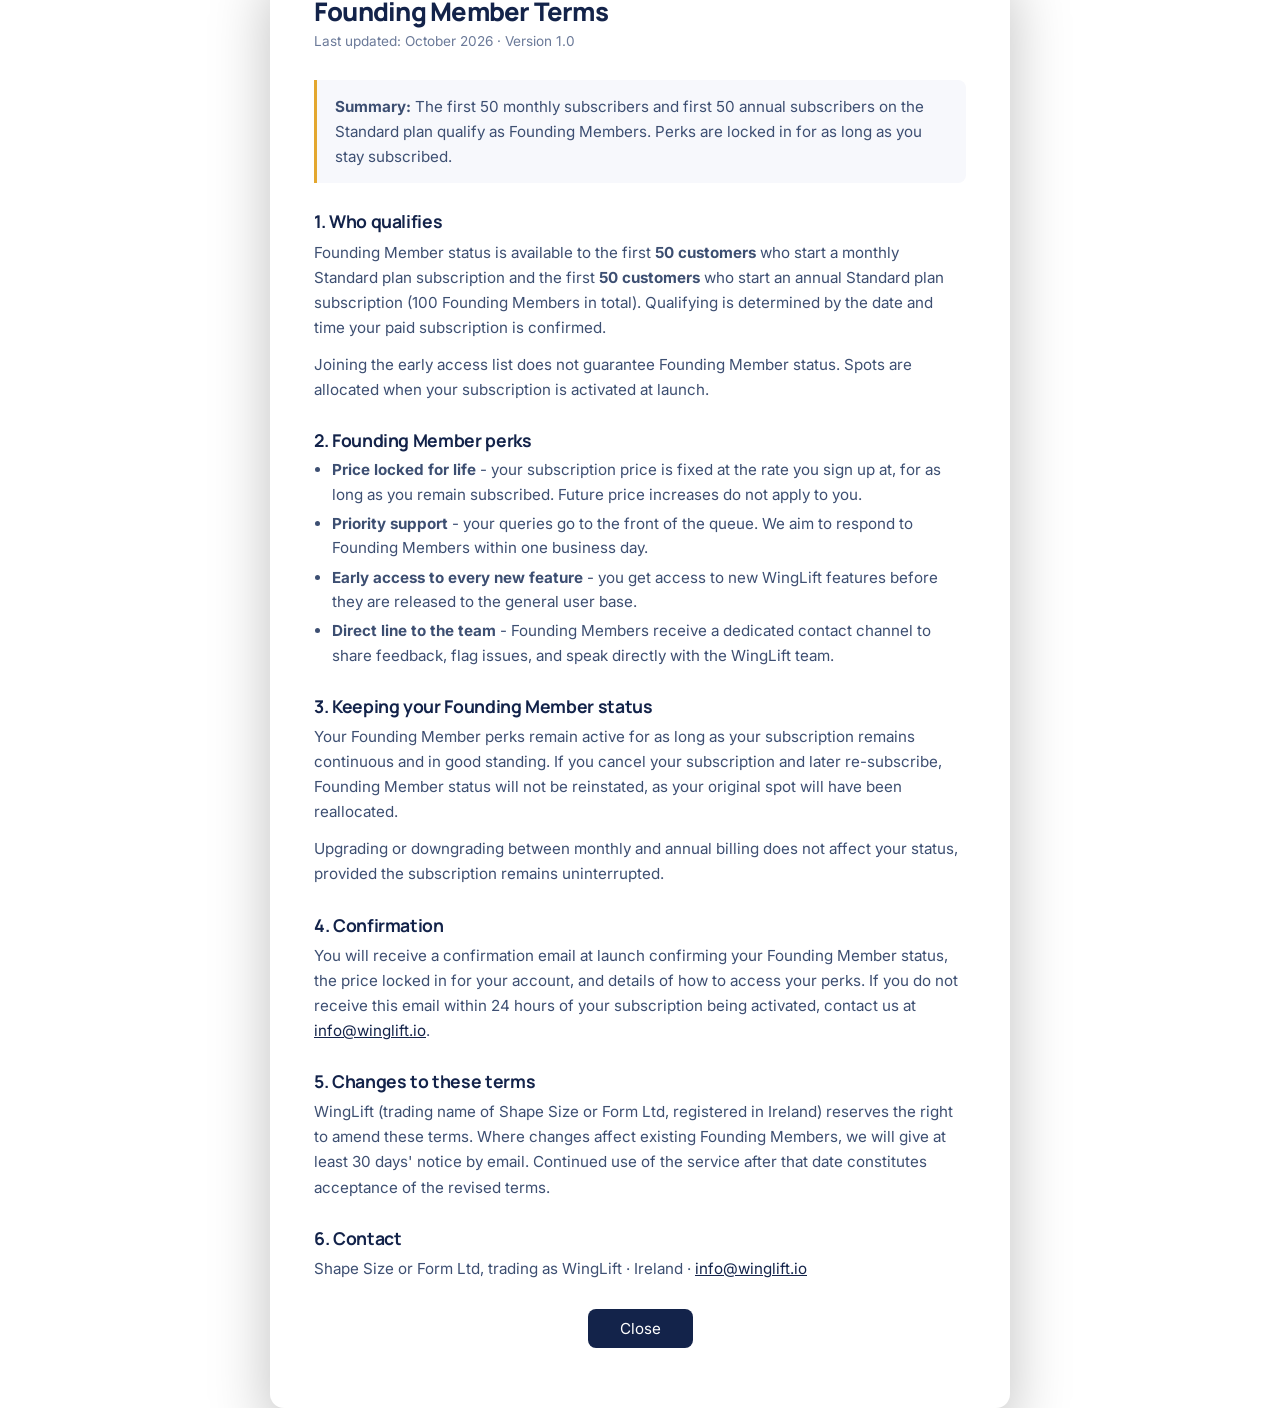
==== commit b43d07bc: "Redraw logo mark SVG to match actual brand PDF Three curved feather shapes (navy, steel blue, gold) " ====
--- a/index.html
+++ b/index.html
@@ -1099,13 +1099,13 @@
 <nav>
   <div class="nav-inner">
     <a href="#" class="nav-logo">
-      <svg viewBox="0 0 52 68" xmlns="http://www.w3.org/2000/svg" aria-hidden="true">
-        <!-- Dark navy feather (top/back) -->
-        <path d="M6 62 L44 4 L36 2 L2 56 Z" fill="#13234A"/>
-        <!-- Mid blue feather (middle) -->
-        <path d="M14 66 L46 14 L40 8 L8 60 Z" fill="#4B6CB7"/>
-        <!-- Gold feather (front/bottom) -->
-        <path d="M20 68 L50 22 L46 14 L14 66 Z" fill="#E3A72F"/>
+      <svg viewBox="0 0 56 72" xmlns="http://www.w3.org/2000/svg" aria-hidden="true">
+        <!-- Navy feather (back) -->
+        <path d="M8 68 C8 68 6 52 18 28 C26 12 36 4 40 2 C40 2 34 8 30 22 C24 42 22 62 22 68 Z" fill="#13234A"/>
+        <!-- Steel blue feather (middle) -->
+        <path d="M18 70 C18 70 20 54 32 32 C40 16 50 8 54 6 C54 6 46 14 42 28 C36 48 34 66 34 70 Z" fill="#4A6CB7"/>
+        <!-- Gold feather (front) -->
+        <path d="M26 72 C26 72 34 60 44 46 C50 38 56 32 56 32 C56 32 50 40 46 50 C40 62 38 72 38 72 Z" fill="#E3A72F"/>
       </svg>
       <span>
         <span class="nav-wordmark">WingLift</span>
@@ -1493,10 +1493,10 @@
 <footer>
   <div class="footer-inner">
     <a href="#" class="footer-logo">
-      <svg viewBox="0 0 52 68" xmlns="http://www.w3.org/2000/svg" aria-hidden="true">
-        <path d="M6 62 L44 4 L36 2 L2 56 Z" fill="#fff" opacity="0.9"/>
-        <path d="M14 66 L46 14 L40 8 L8 60 Z" fill="#7B9ED9"/>
-        <path d="M20 68 L50 22 L46 14 L14 66 Z" fill="#E3A72F"/>
+      <svg viewBox="0 0 56 72" xmlns="http://www.w3.org/2000/svg" aria-hidden="true">
+        <path d="M8 68 C8 68 6 52 18 28 C26 12 36 4 40 2 C40 2 34 8 30 22 C24 42 22 62 22 68 Z" fill="#fff" opacity="0.9"/>
+        <path d="M18 70 C18 70 20 54 32 32 C40 16 50 8 54 6 C54 6 46 14 42 28 C36 48 34 66 34 70 Z" fill="#7B9ED9"/>
+        <path d="M26 72 C26 72 34 60 44 46 C50 38 56 32 56 32 C56 32 50 40 46 50 C40 62 38 72 38 72 Z" fill="#E3A72F"/>
       </svg>
       <span class="footer-wordmark">WingLift</span>
     </a>
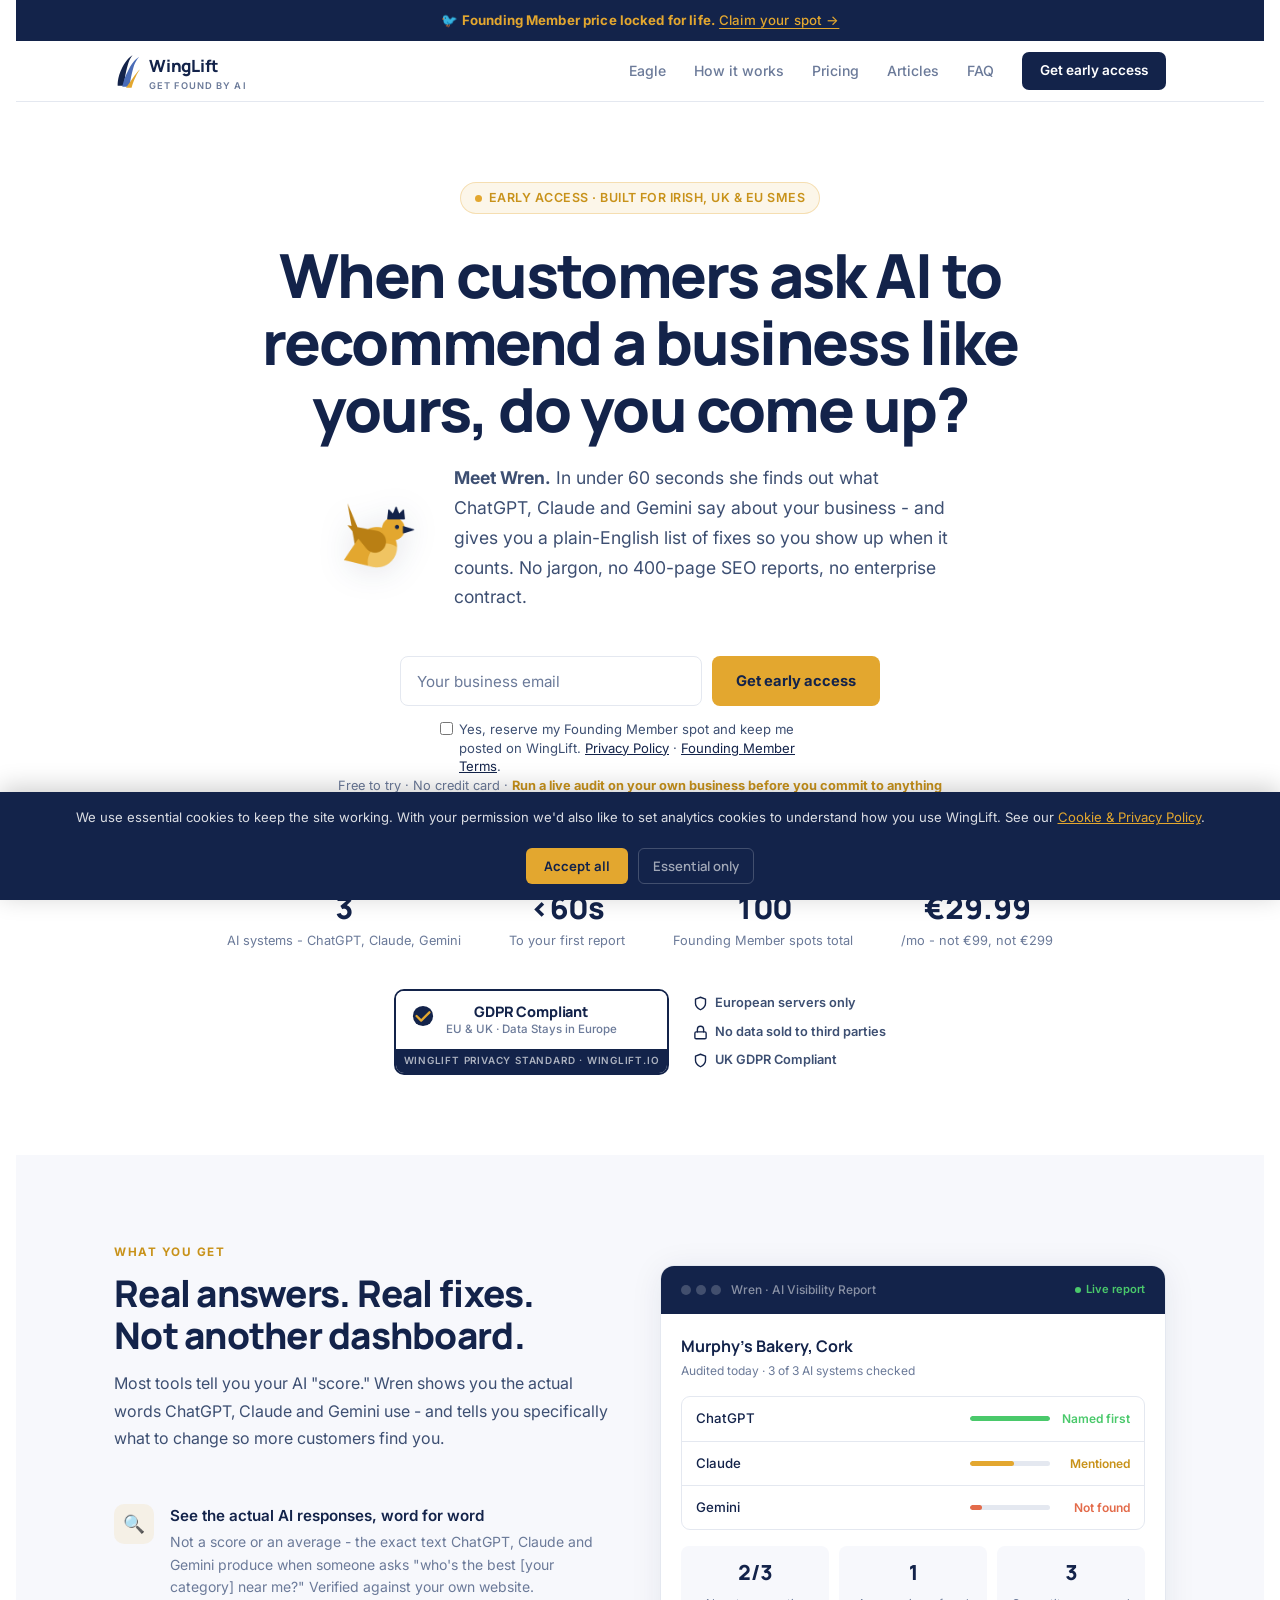
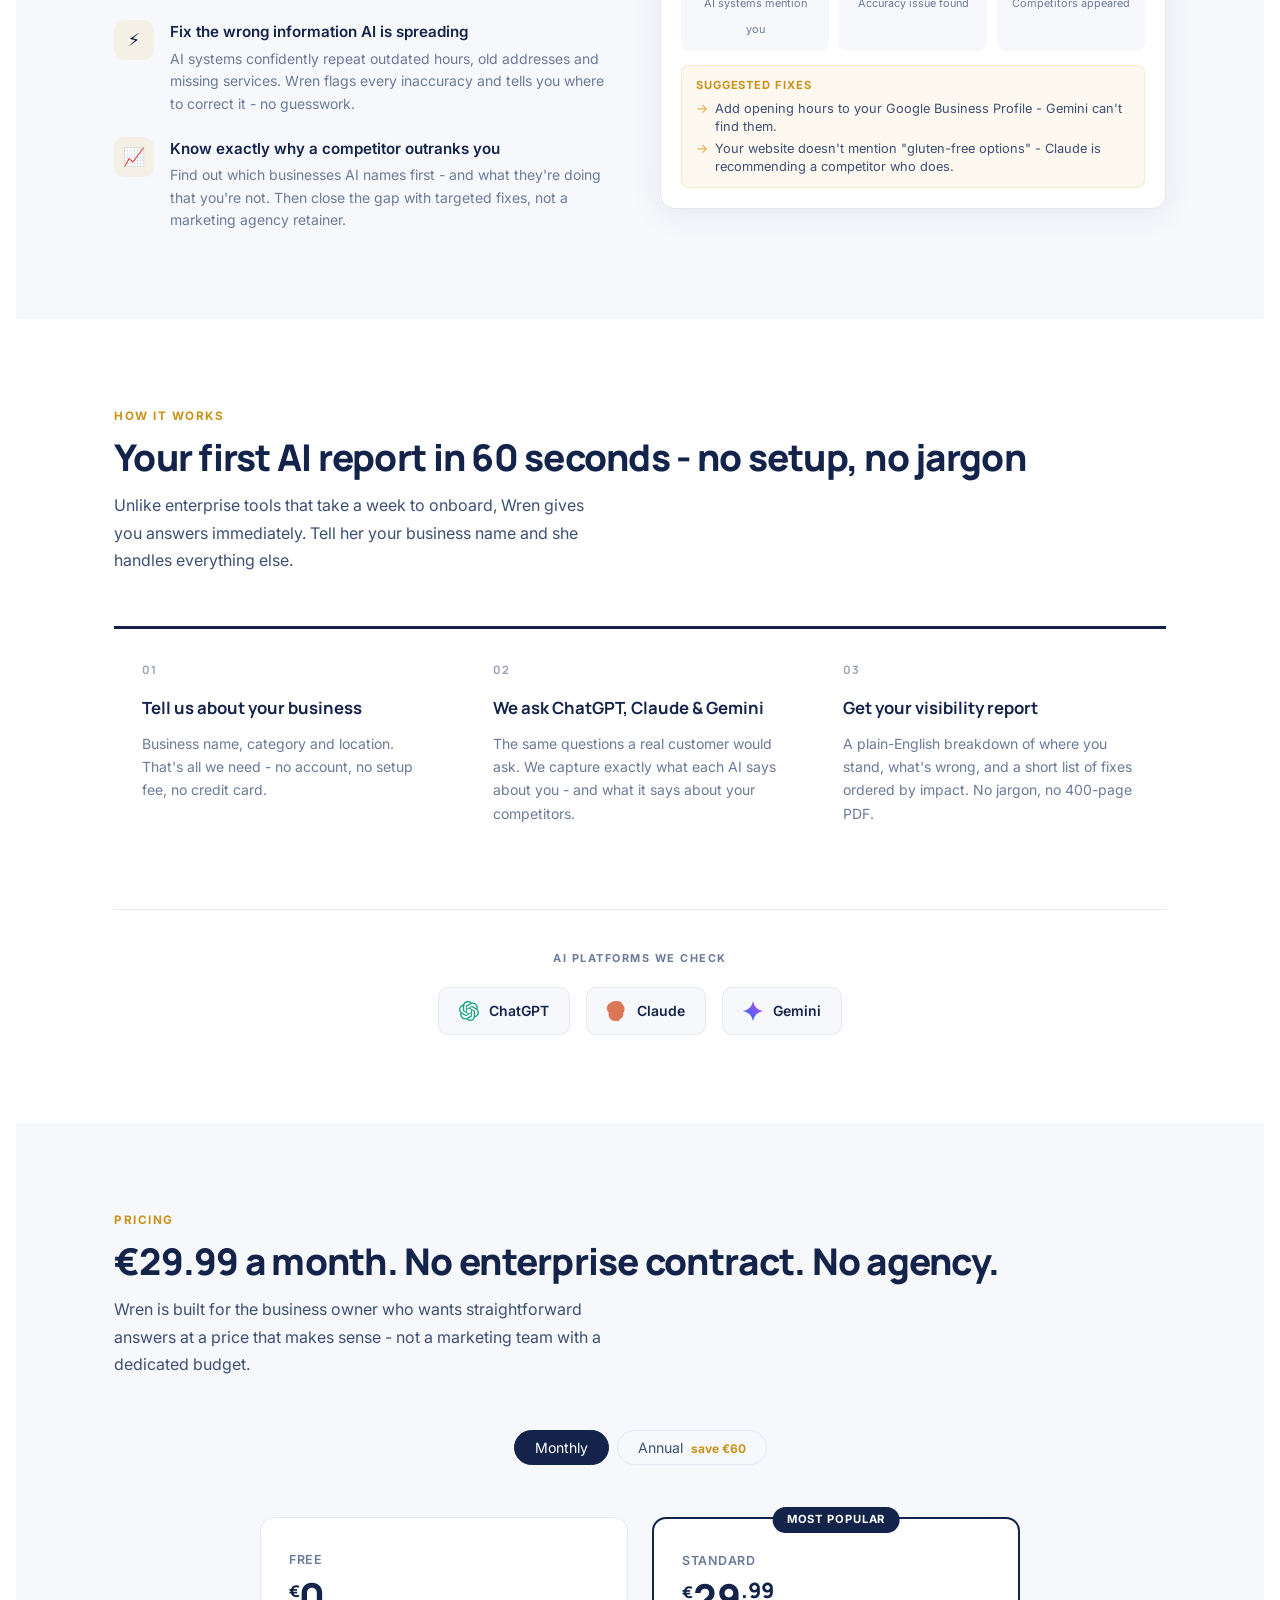
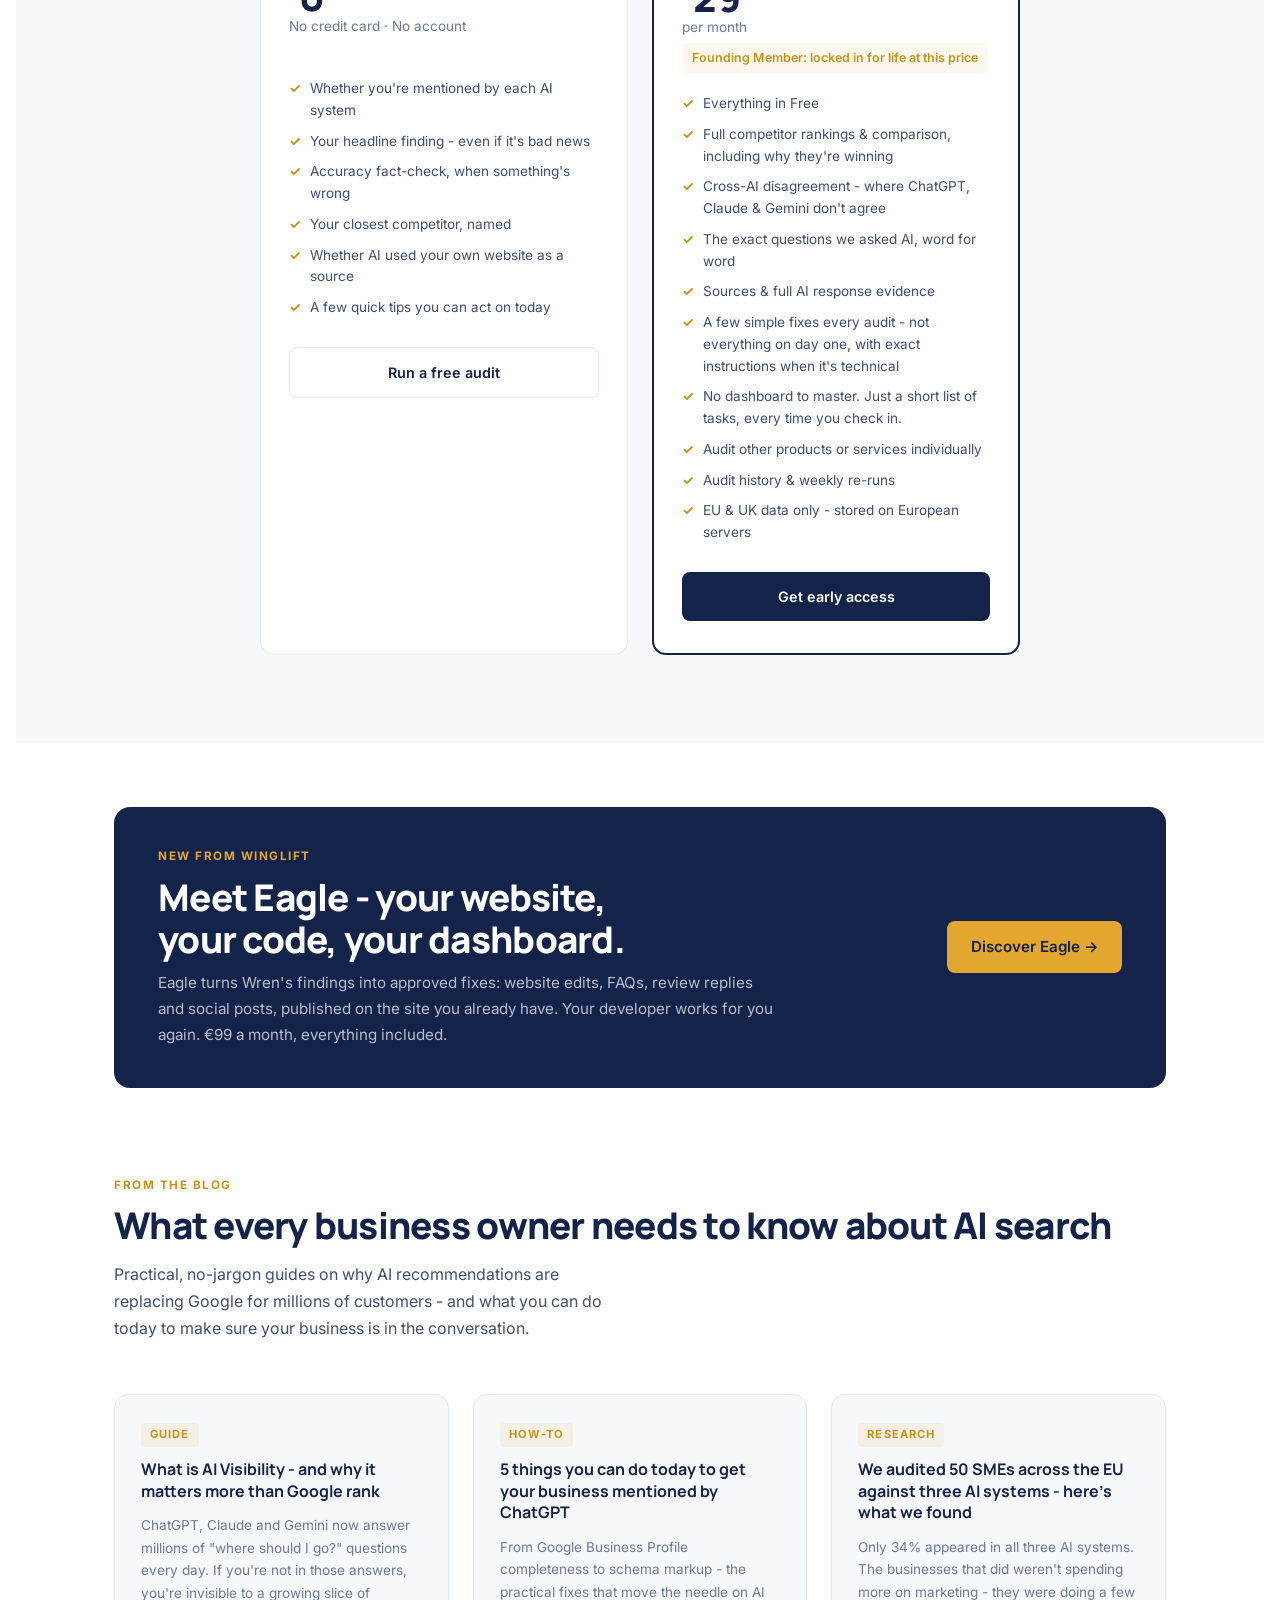
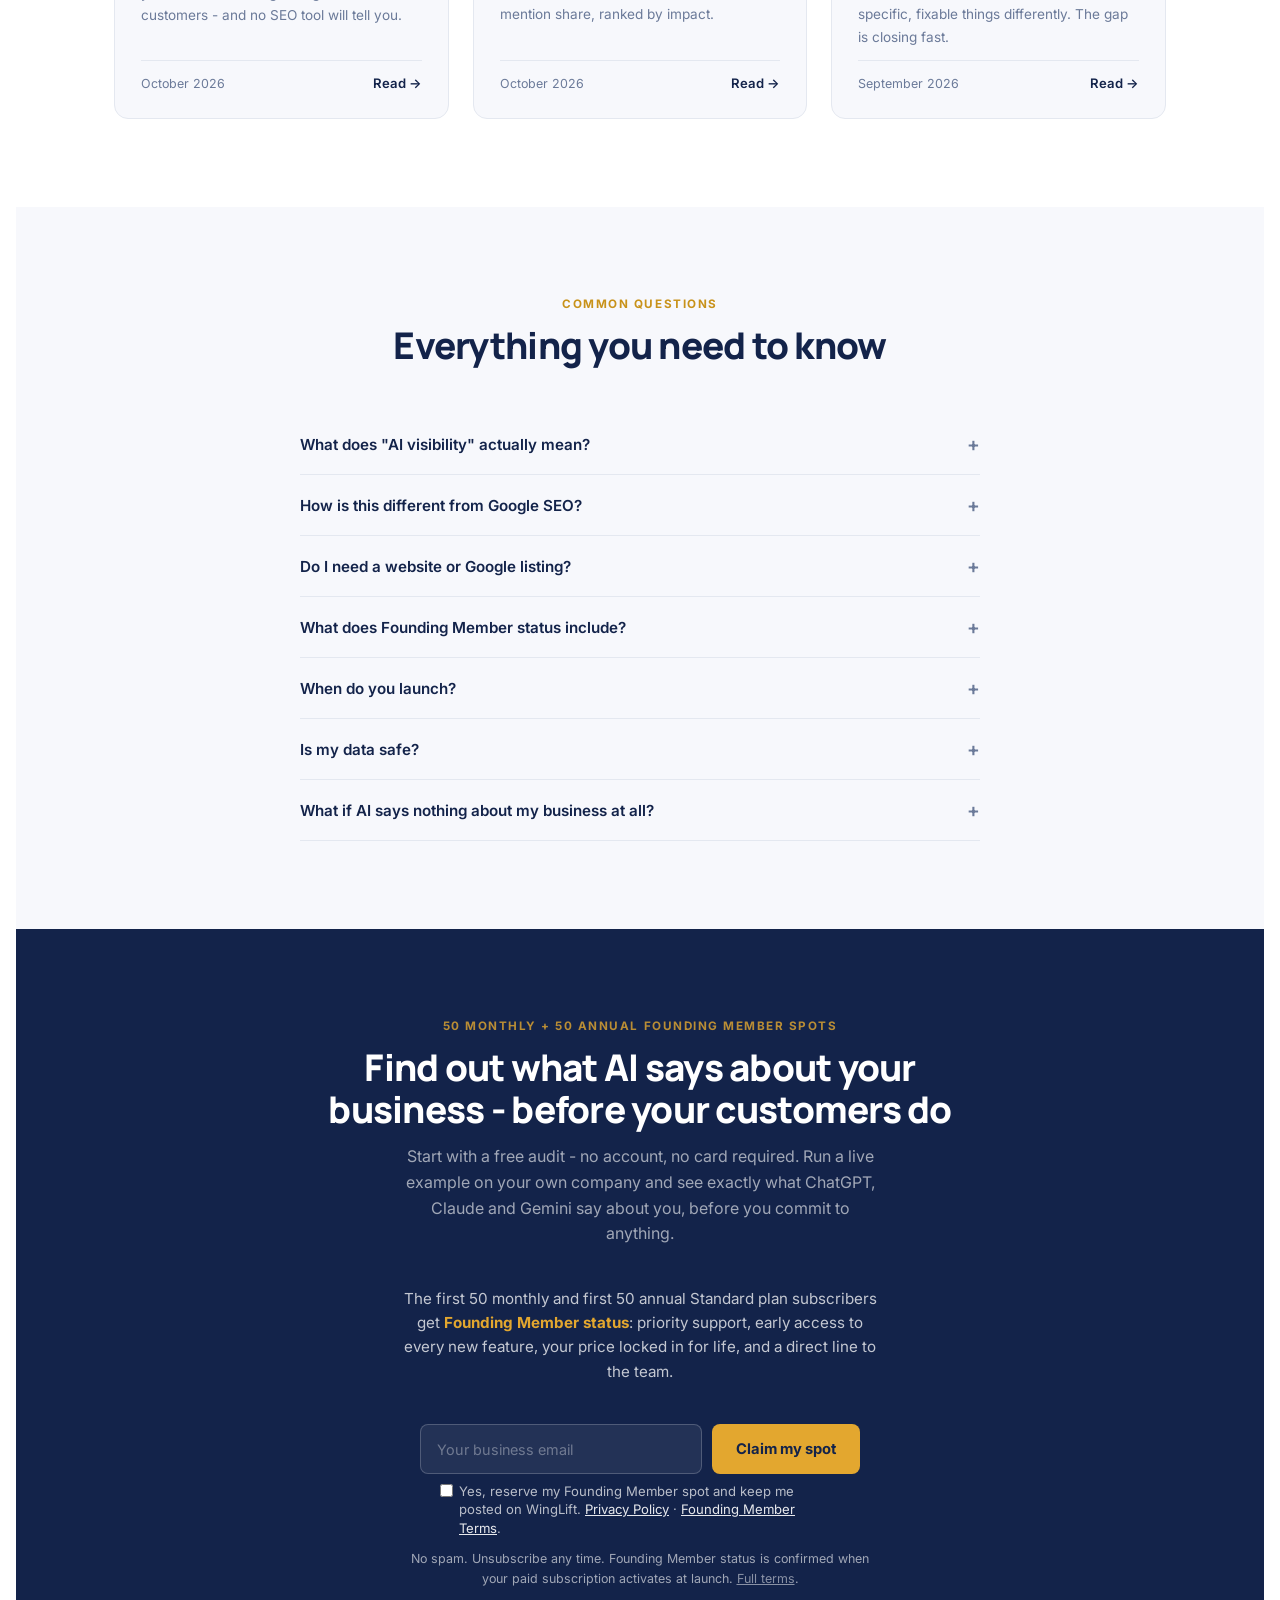
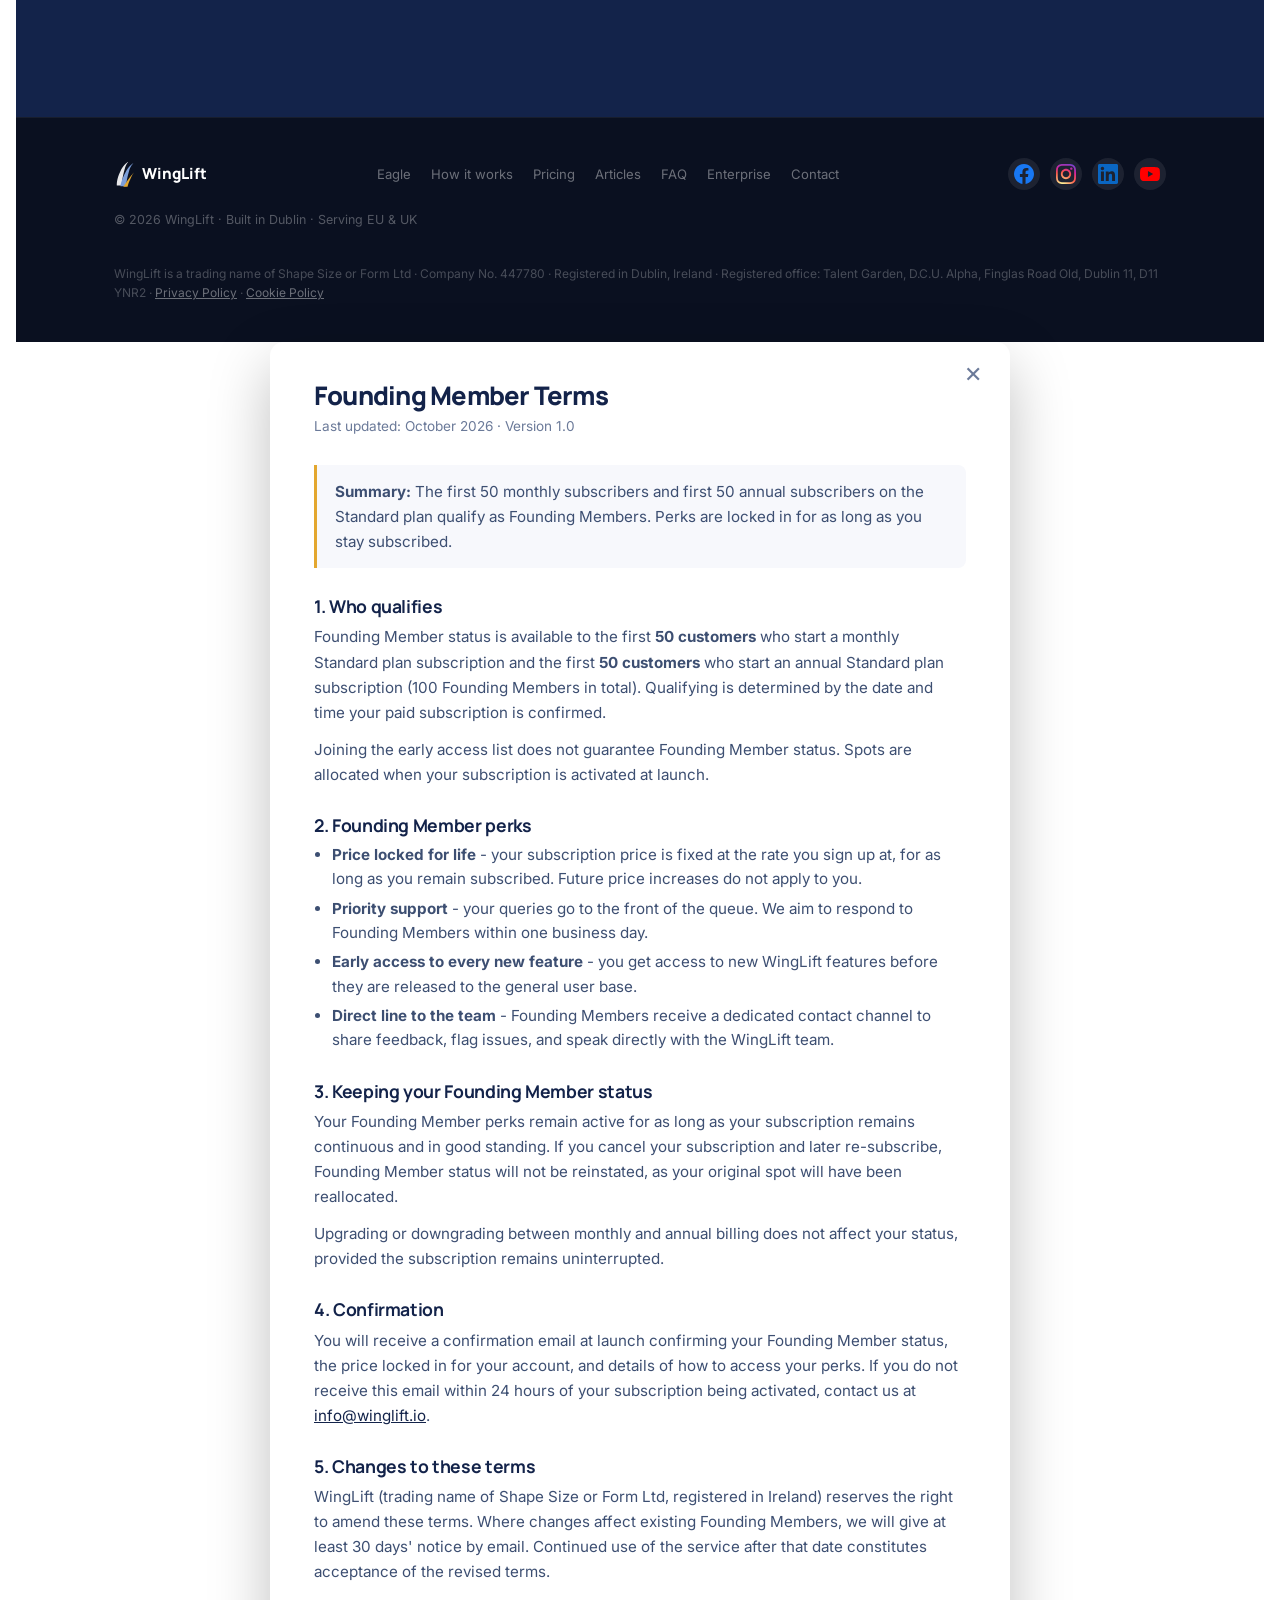
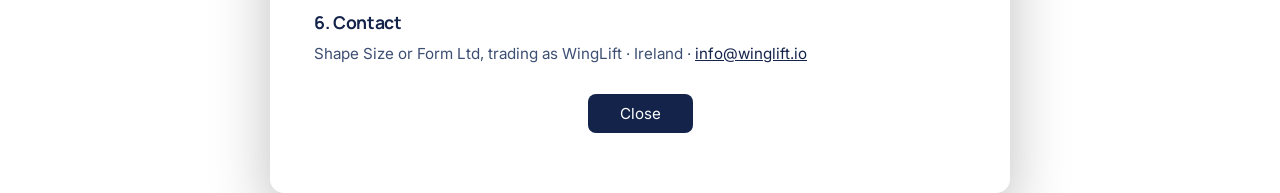
==== commit 7f564443: "Add Eagle by WingLift product page and link it from the homepage Co-Authored-By: Devin AI <158243242" ====
--- a/index.html
+++ b/index.html
@@ -1085,6 +1085,17 @@
   .nav-right a:not(.nav-cta) { display: none; }
   .report-metrics { grid-template-columns: repeat(3,1fr); }
 }
+/* ── EAGLE TEASER ── */
+#eagle { padding-block: 64px 0; background: var(--bg); }
+.eagle-band { display: flex; align-items: center; justify-content: space-between; gap: 32px; background: var(--navy); color: #fff; border-radius: 16px; padding: 40px 44px; text-decoration: none; transition: transform 0.15s; }
+.eagle-band:hover { transform: translateY(-2px); }
+.eagle-kicker { font-size: 0.73rem; font-weight: 700; letter-spacing: 0.13em; text-transform: uppercase; color: var(--gold); display: block; margin-bottom: 10px; }
+.eagle-band h2 { color: #fff; margin-bottom: 10px; }
+.eagle-band p { color: rgba(255,255,255,0.7); font-size: 0.95rem; max-width: 620px; line-height: 1.7; }
+.eagle-btn { flex-shrink: 0; background: var(--gold); color: var(--navy); font-weight: 600; font-size: 0.95rem; padding: 14px 24px; border-radius: 8px; white-space: nowrap; }
+@media (max-width: 800px) {
+  .eagle-band { flex-direction: column; align-items: flex-start; padding: 32px 28px; }
+}
 @media (prefers-reduced-motion: reduce) {
   *, *::before, *::after { animation: none !important; transition: none !important; }
 }
@@ -1113,6 +1124,7 @@
       </span>
     </a>
     <div class="nav-right">
+      <a href="/eagle">Eagle</a>
       <a href="#how">How it works</a>
       <a href="#pricing">Pricing</a>
       <a href="#articles">Articles</a>
@@ -1389,6 +1401,20 @@
   </div>
 </section>
 
+<!-- EAGLE -->
+<section id="eagle">
+  <div class="container">
+    <a href="/eagle" class="eagle-band">
+      <div>
+        <span class="eagle-kicker">New from WingLift</span>
+        <h2>Meet Eagle - your website, your code, your dashboard.</h2>
+        <p>Eagle turns Wren's findings into approved fixes: website edits, FAQs, review replies and social posts, published on the site you already have. Your developer works for you again. €99 a month, everything included.</p>
+      </div>
+      <span class="eagle-btn">Discover Eagle &rarr;</span>
+    </a>
+  </div>
+</section>
+
 <!-- ARTICLES -->
 <section id="articles">
   <div class="container">
@@ -1501,6 +1527,7 @@
       <span class="footer-wordmark">WingLift</span>
     </a>
     <ul class="footer-links">
+      <li><a href="/eagle">Eagle</a></li>
       <li><a href="#how">How it works</a></li>
       <li><a href="#pricing">Pricing</a></li>
       <li><a href="#articles">Articles</a></li>
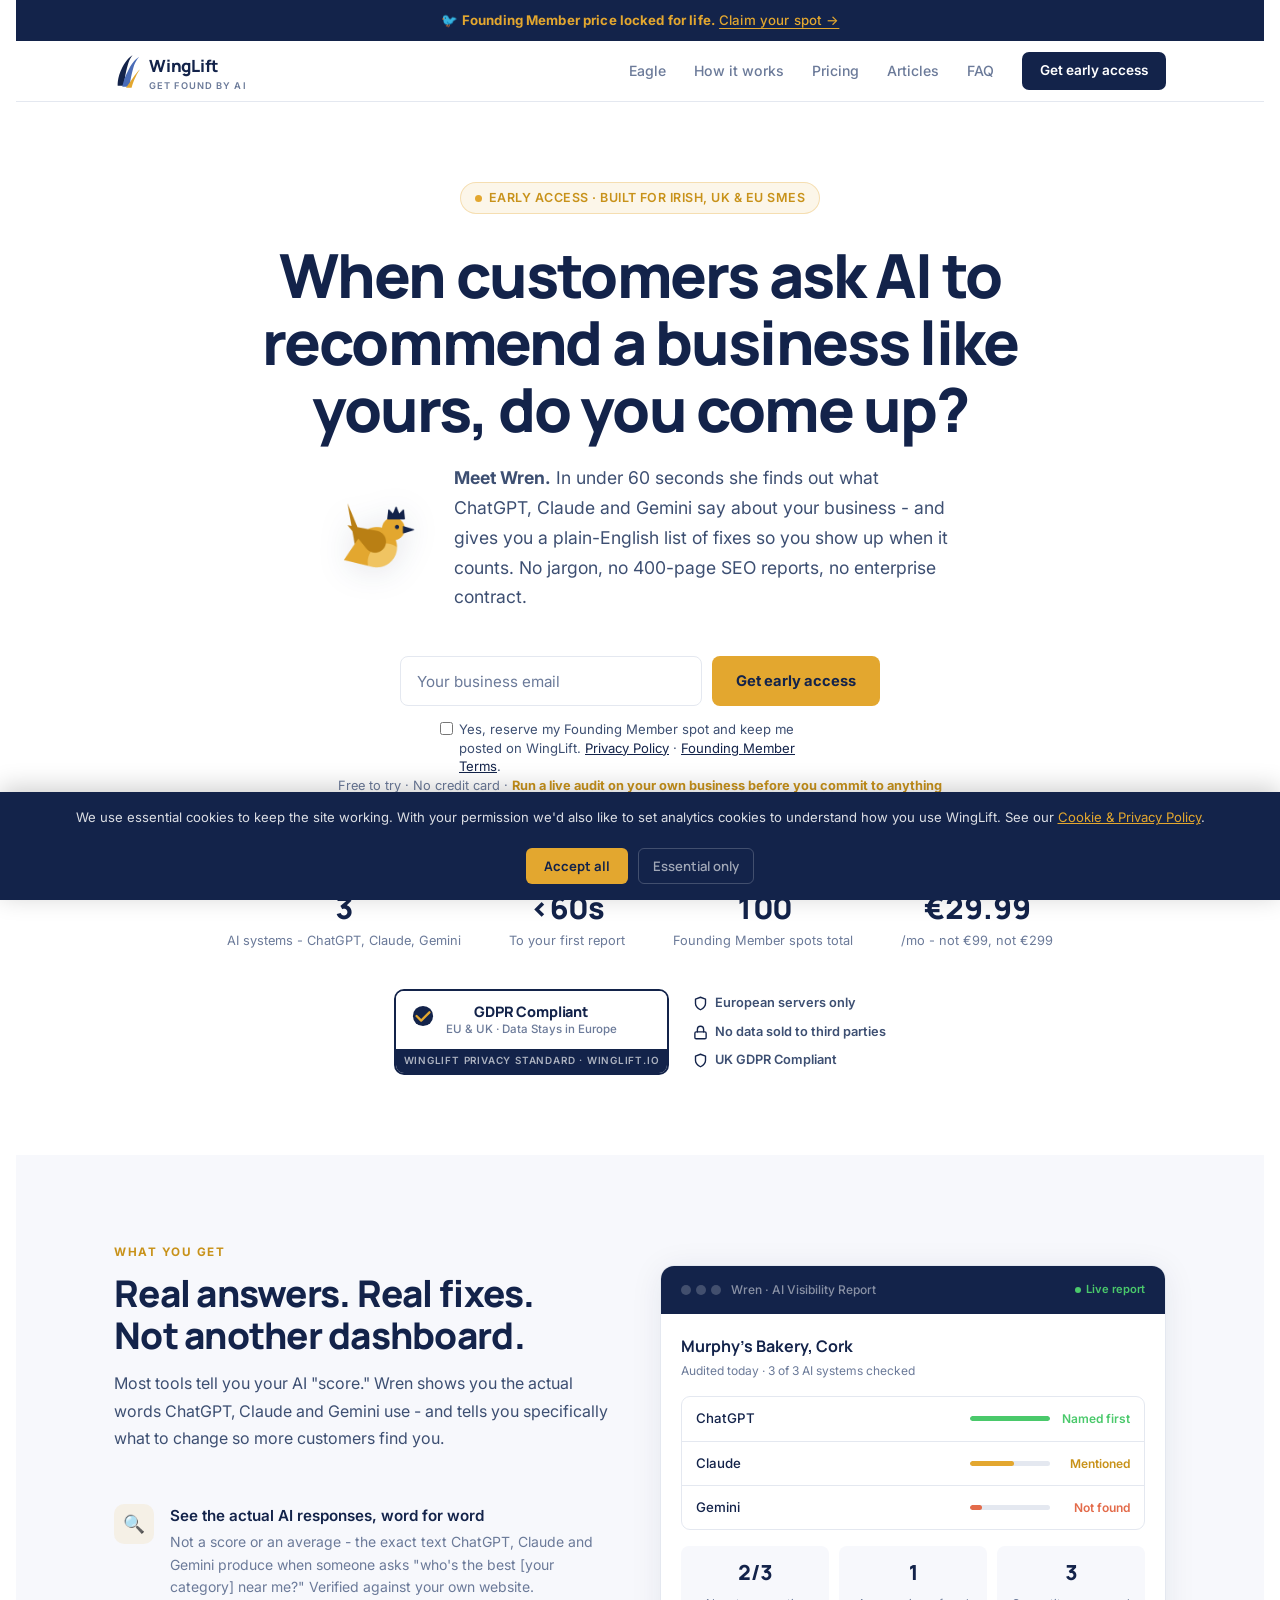
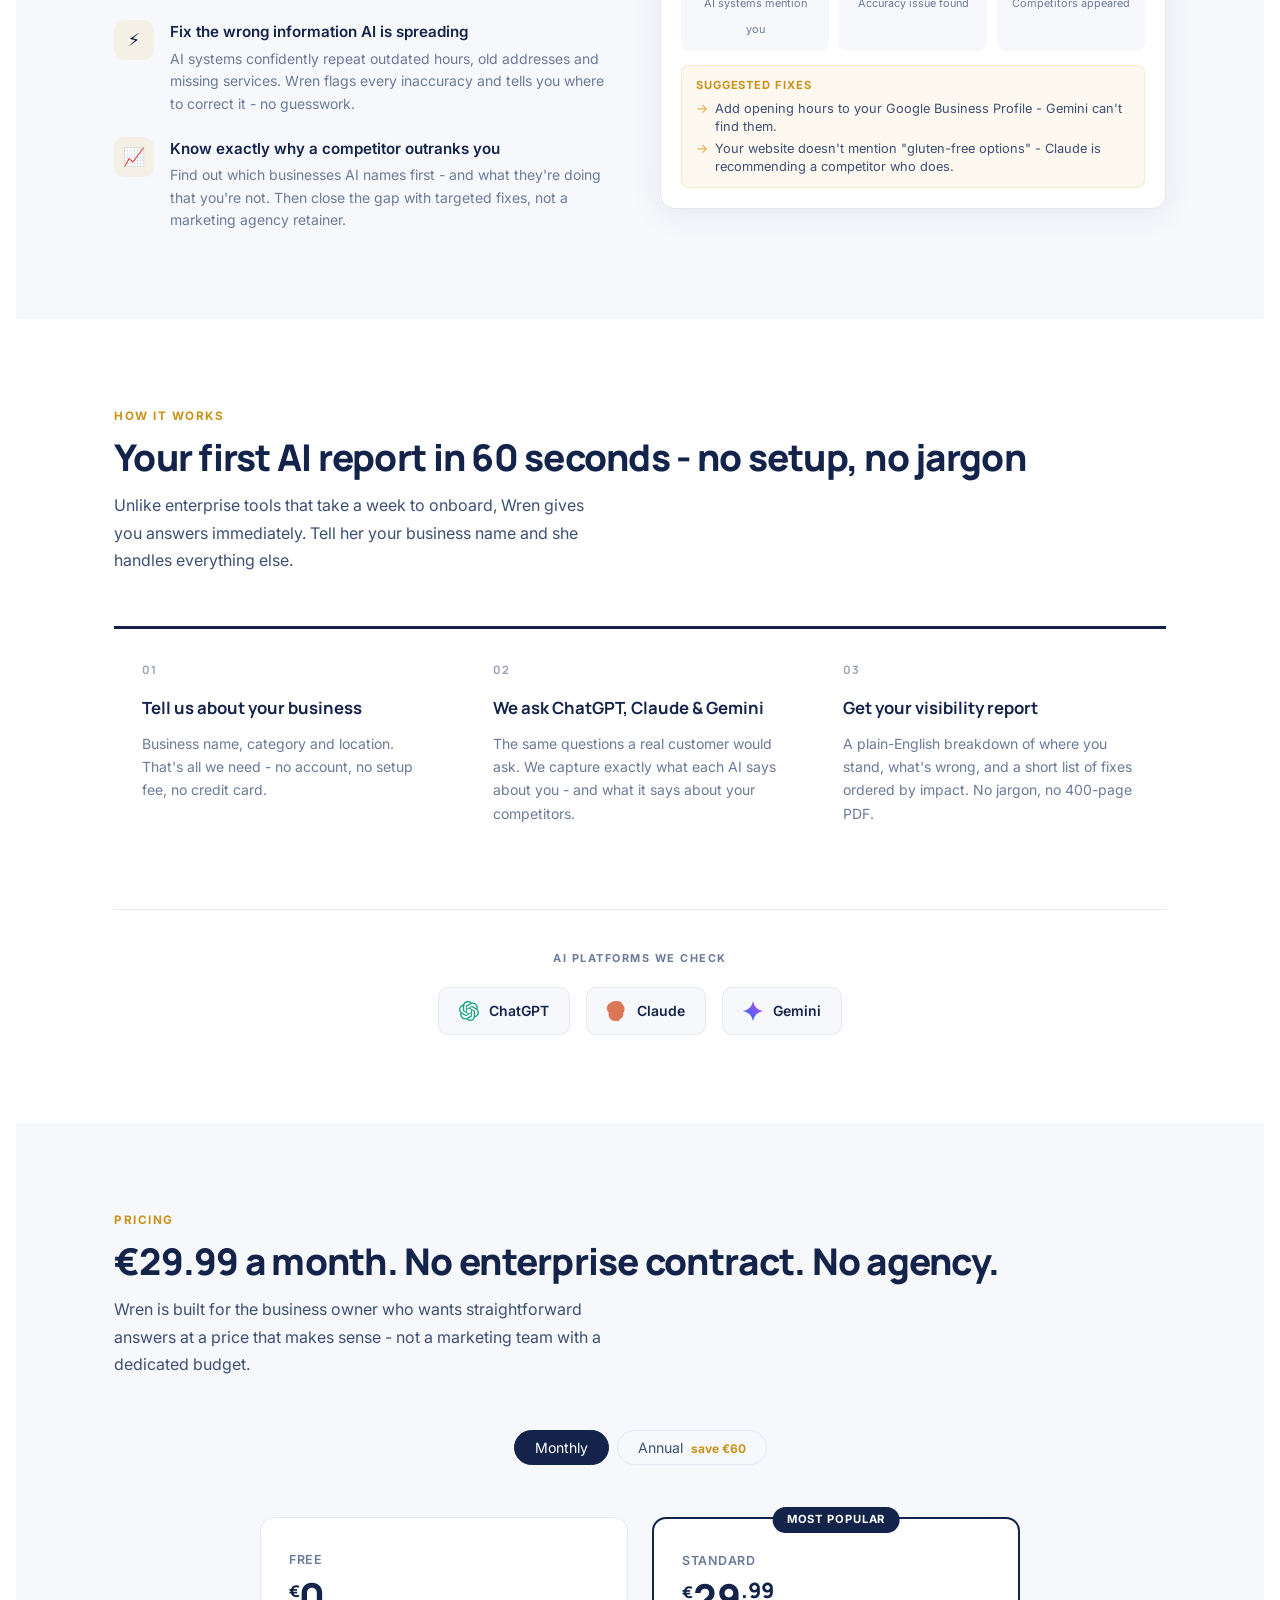
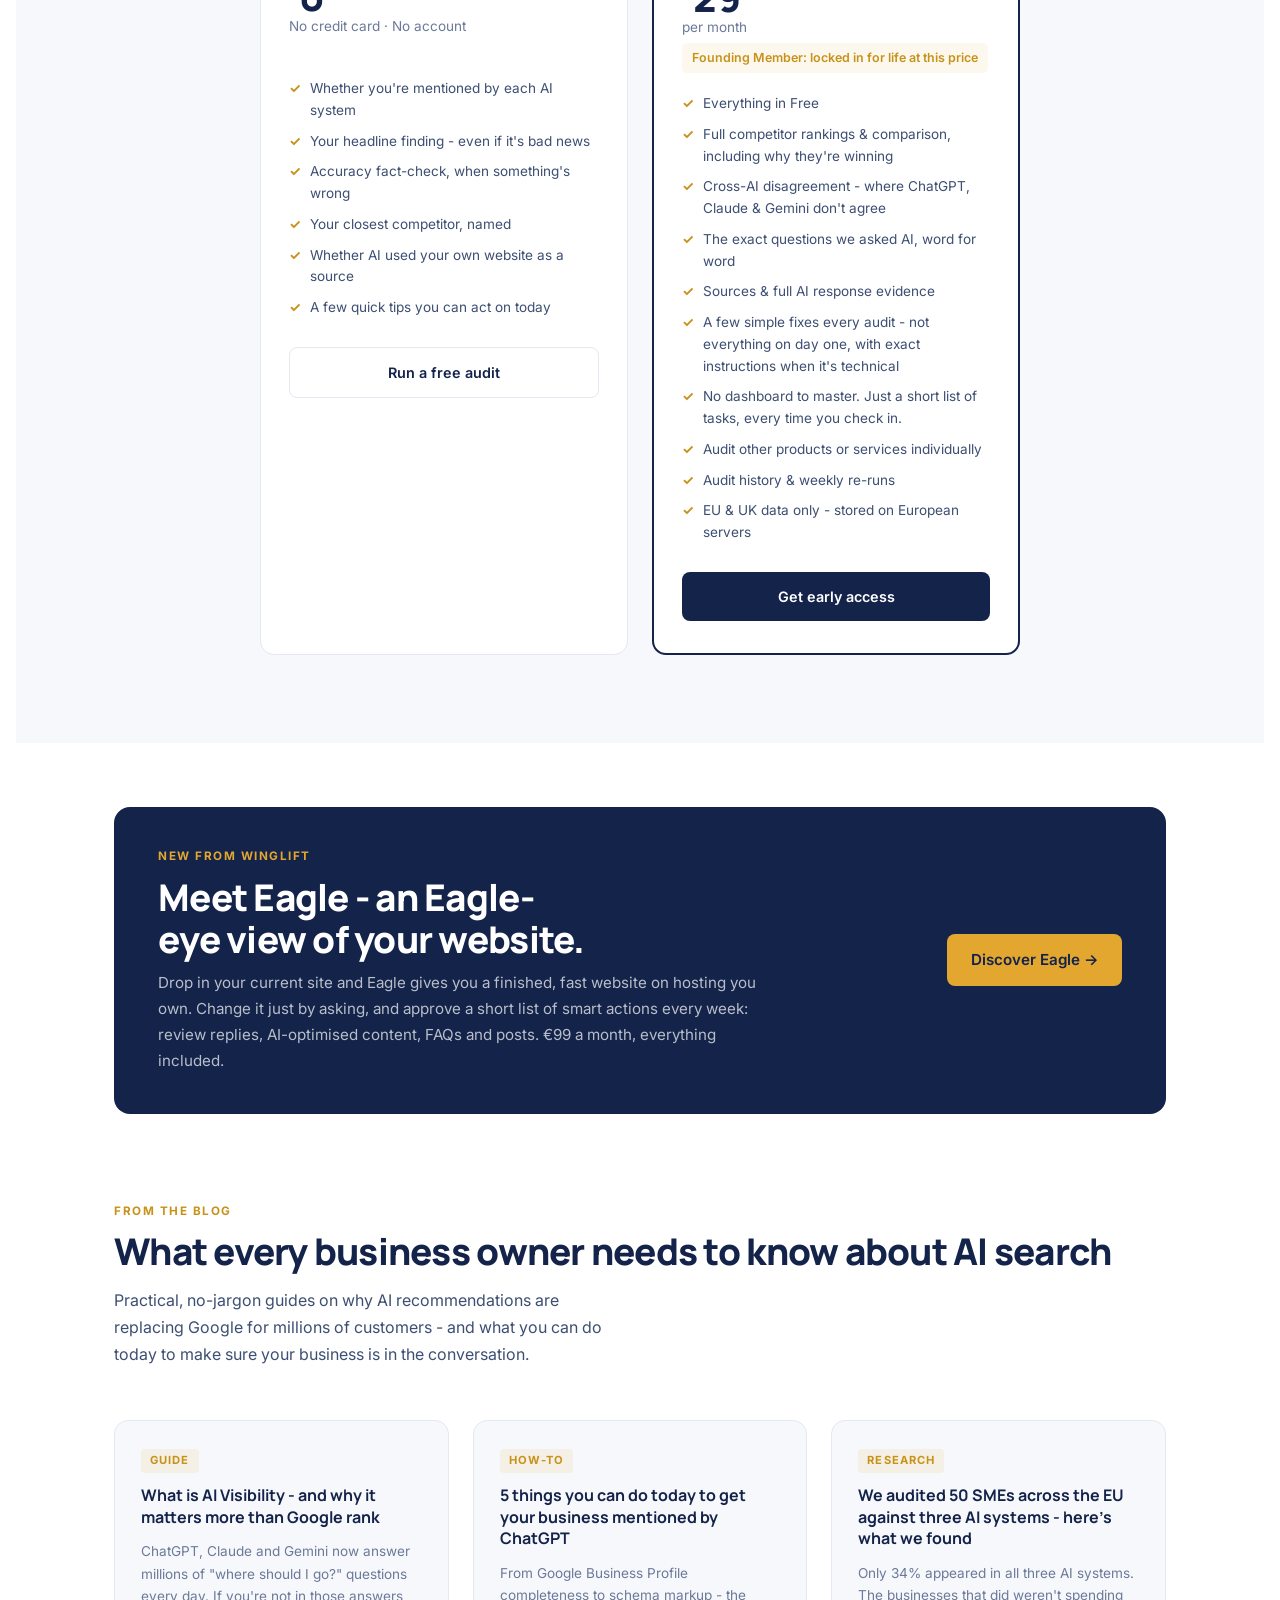
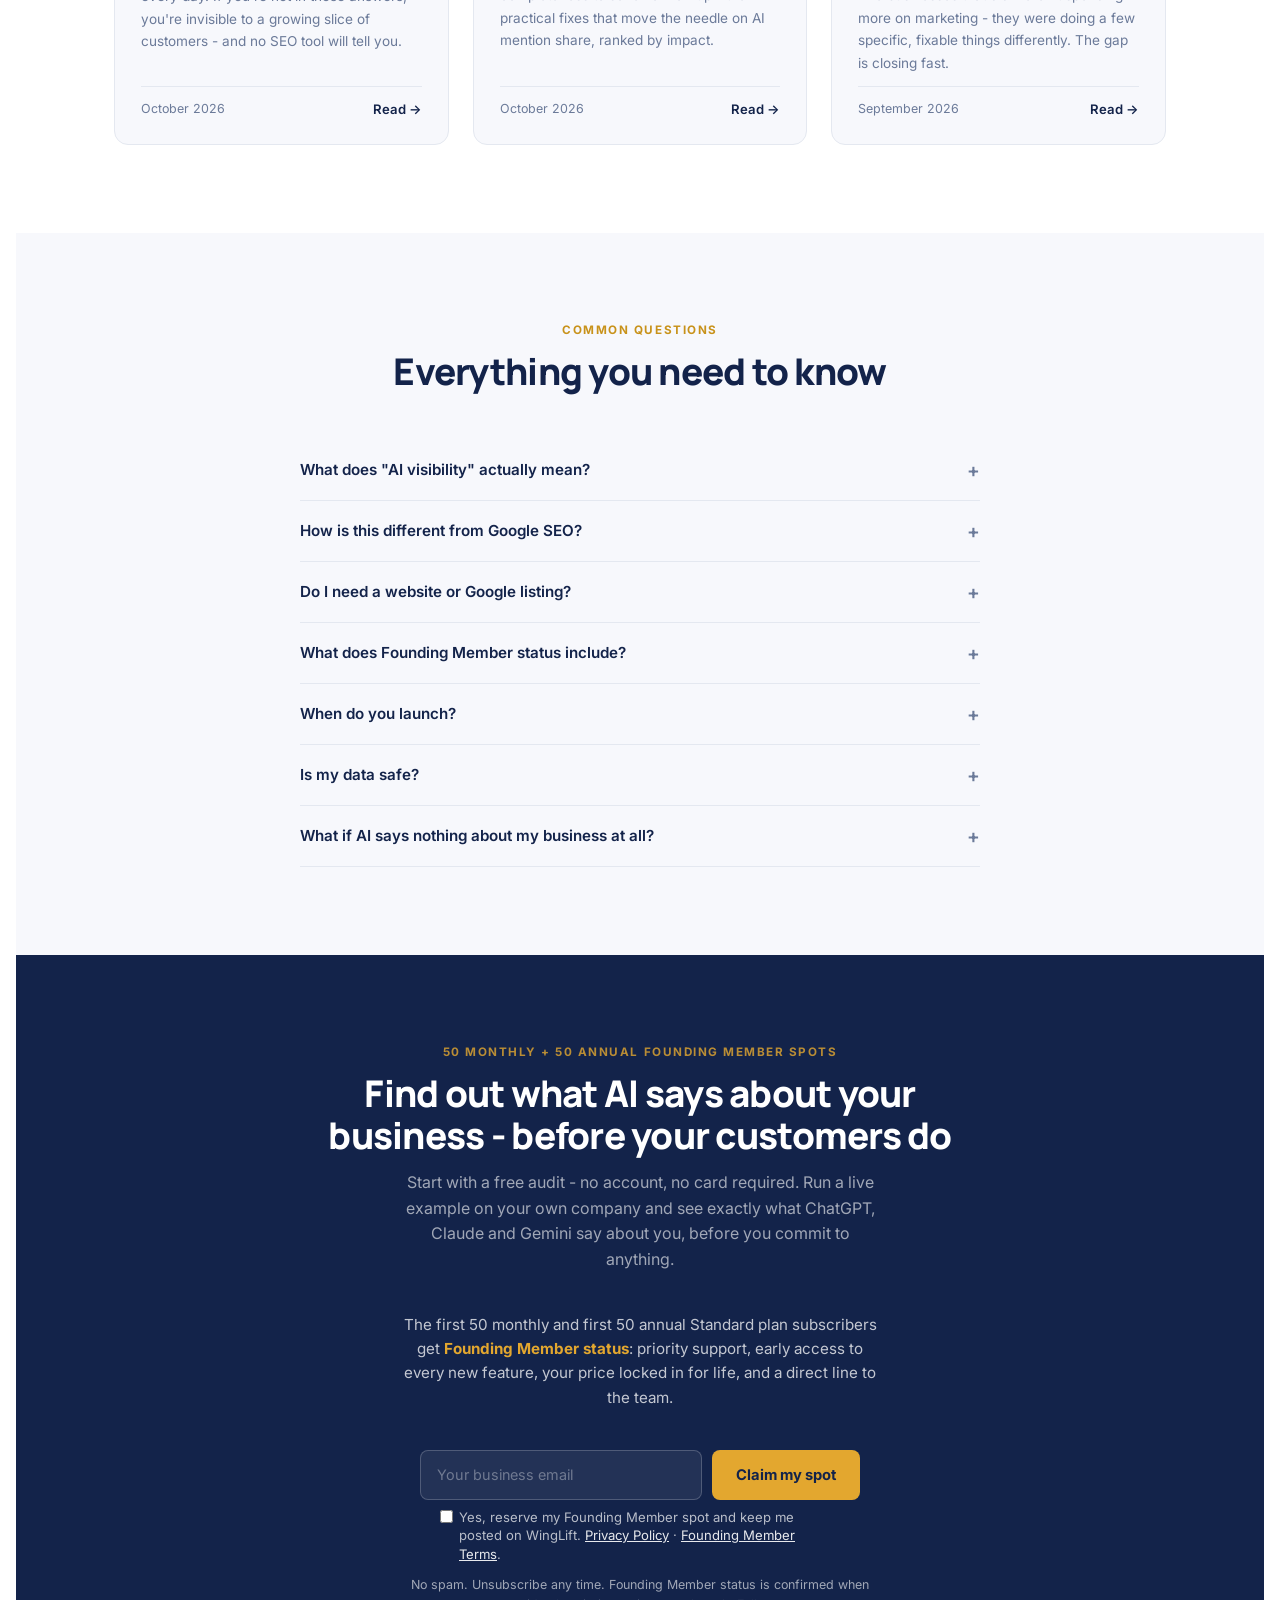
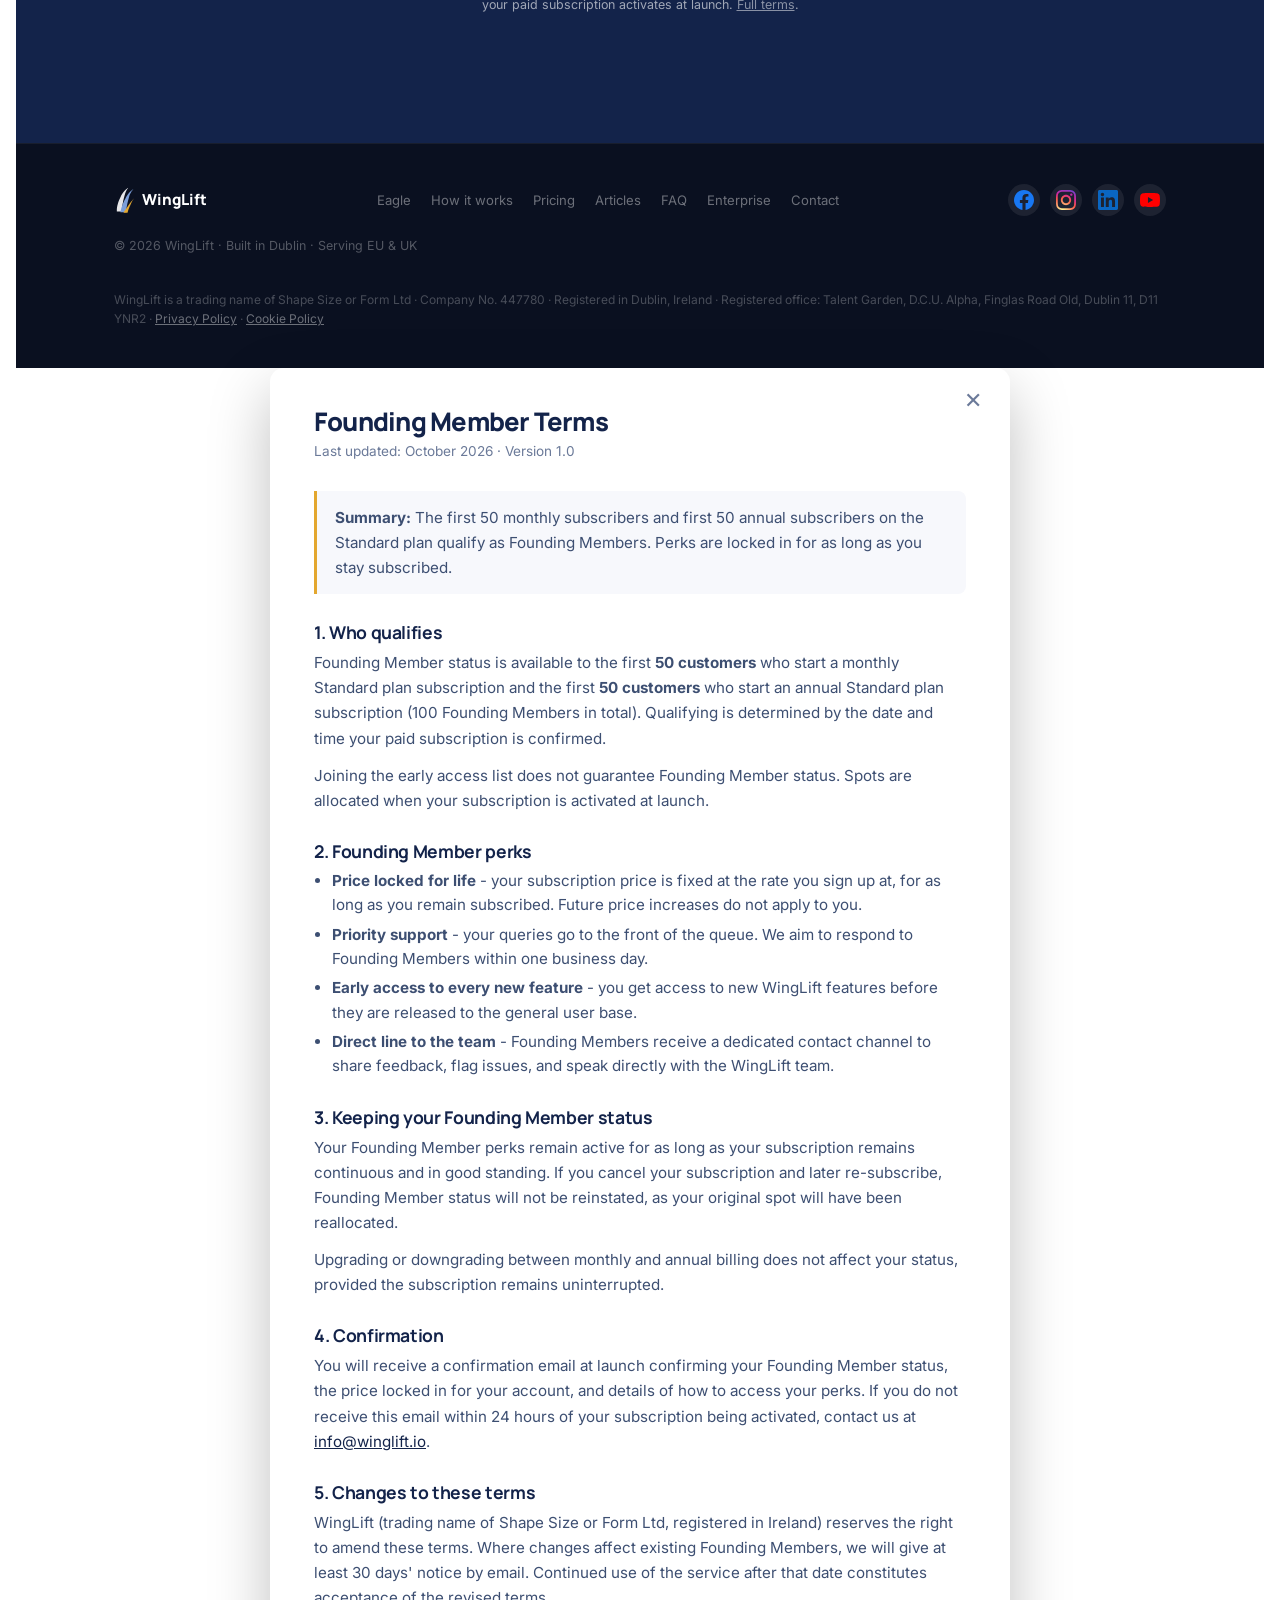
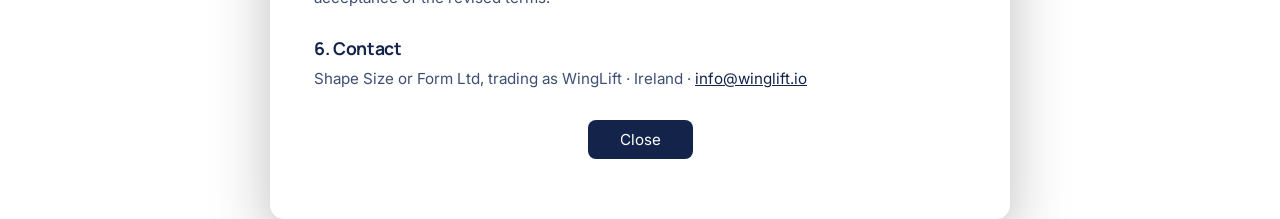
==== commit 3c1e3381: "Rework Eagle page: finished site on owner-managed hosting, vibe agent, weekly approvals Co-Authored-" ====
--- a/index.html
+++ b/index.html
@@ -1407,8 +1407,8 @@
     <a href="/eagle" class="eagle-band">
       <div>
         <span class="eagle-kicker">New from WingLift</span>
-        <h2>Meet Eagle - your website, your code, your dashboard.</h2>
-        <p>Eagle turns Wren's findings into approved fixes: website edits, FAQs, review replies and social posts, published on the site you already have. Your developer works for you again. €99 a month, everything included.</p>
+        <h2>Meet Eagle - an Eagle-eye view of your website.</h2>
+        <p>Drop in your current site and Eagle gives you a finished, fast website on hosting you own. Change it just by asking, and approve a short list of smart actions every week: review replies, AI-optimised content, FAQs and posts. €99 a month, everything included.</p>
       </div>
       <span class="eagle-btn">Discover Eagle &rarr;</span>
     </a>
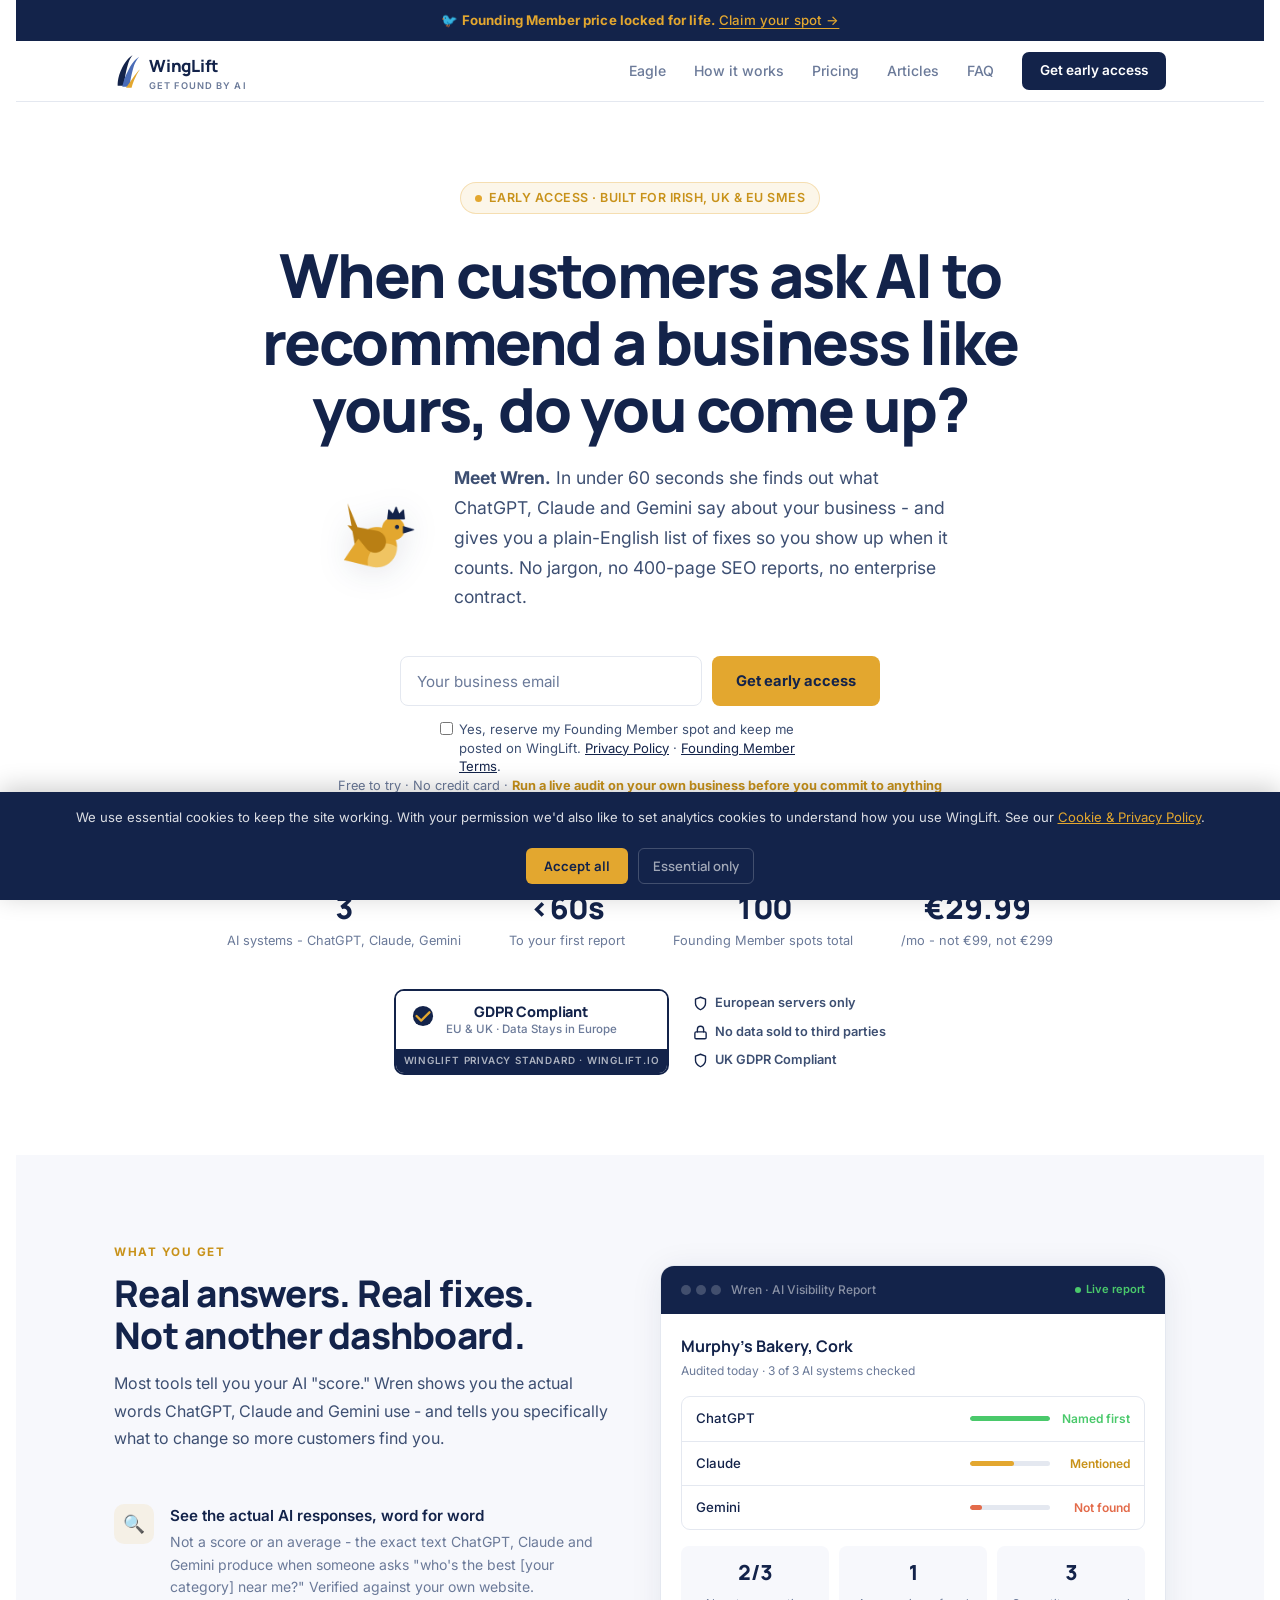
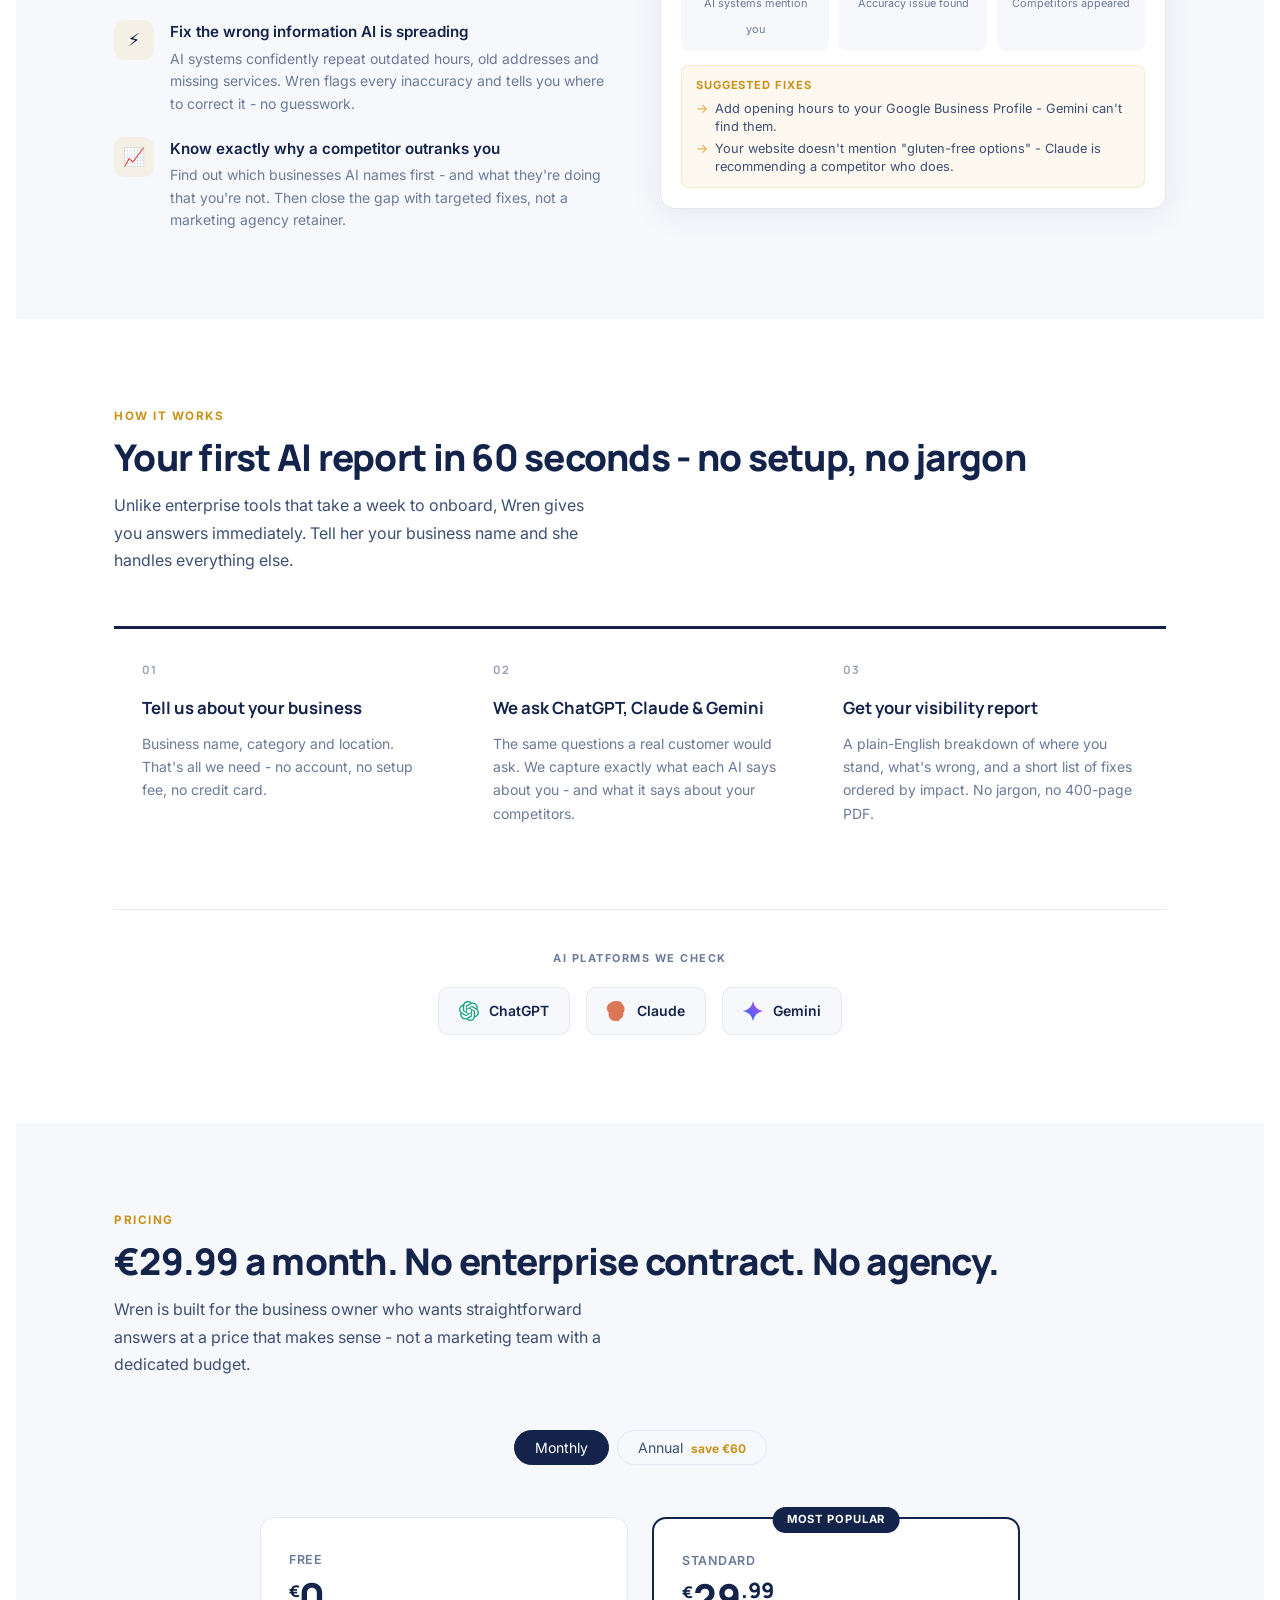
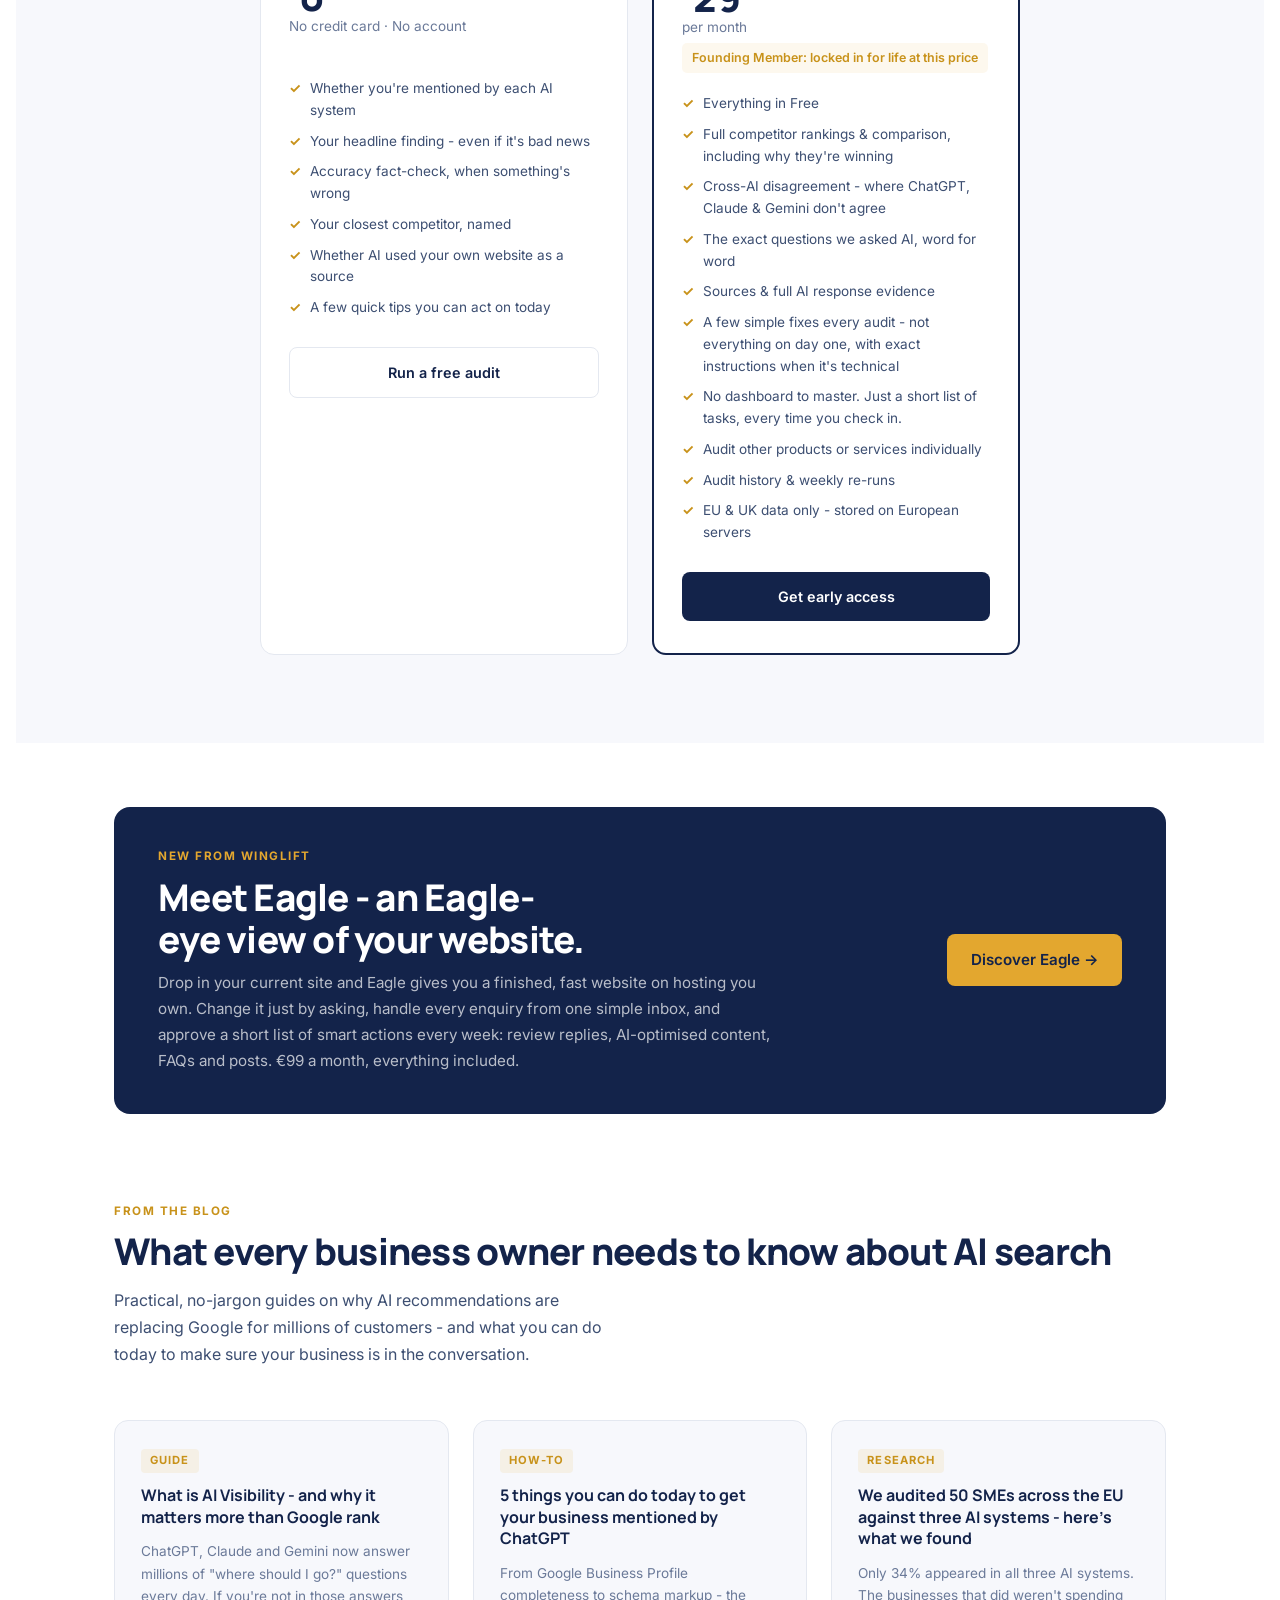
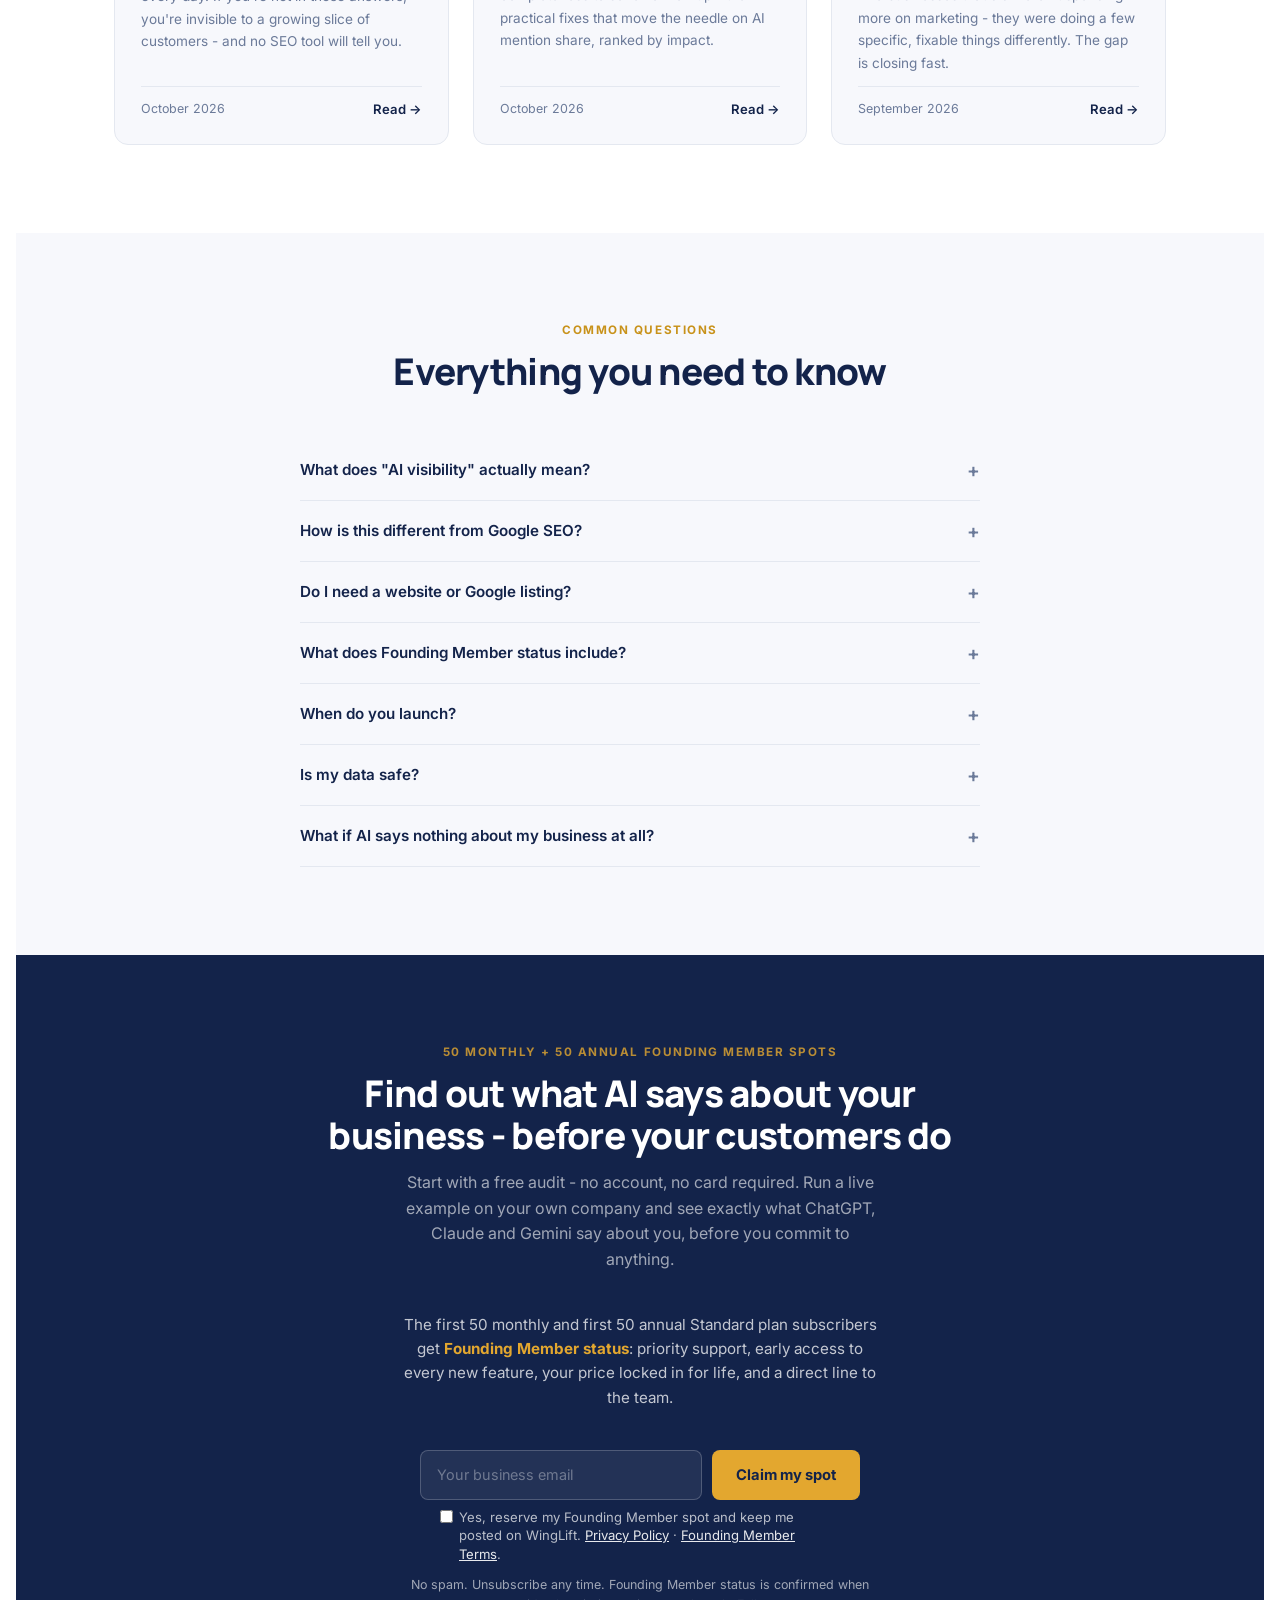
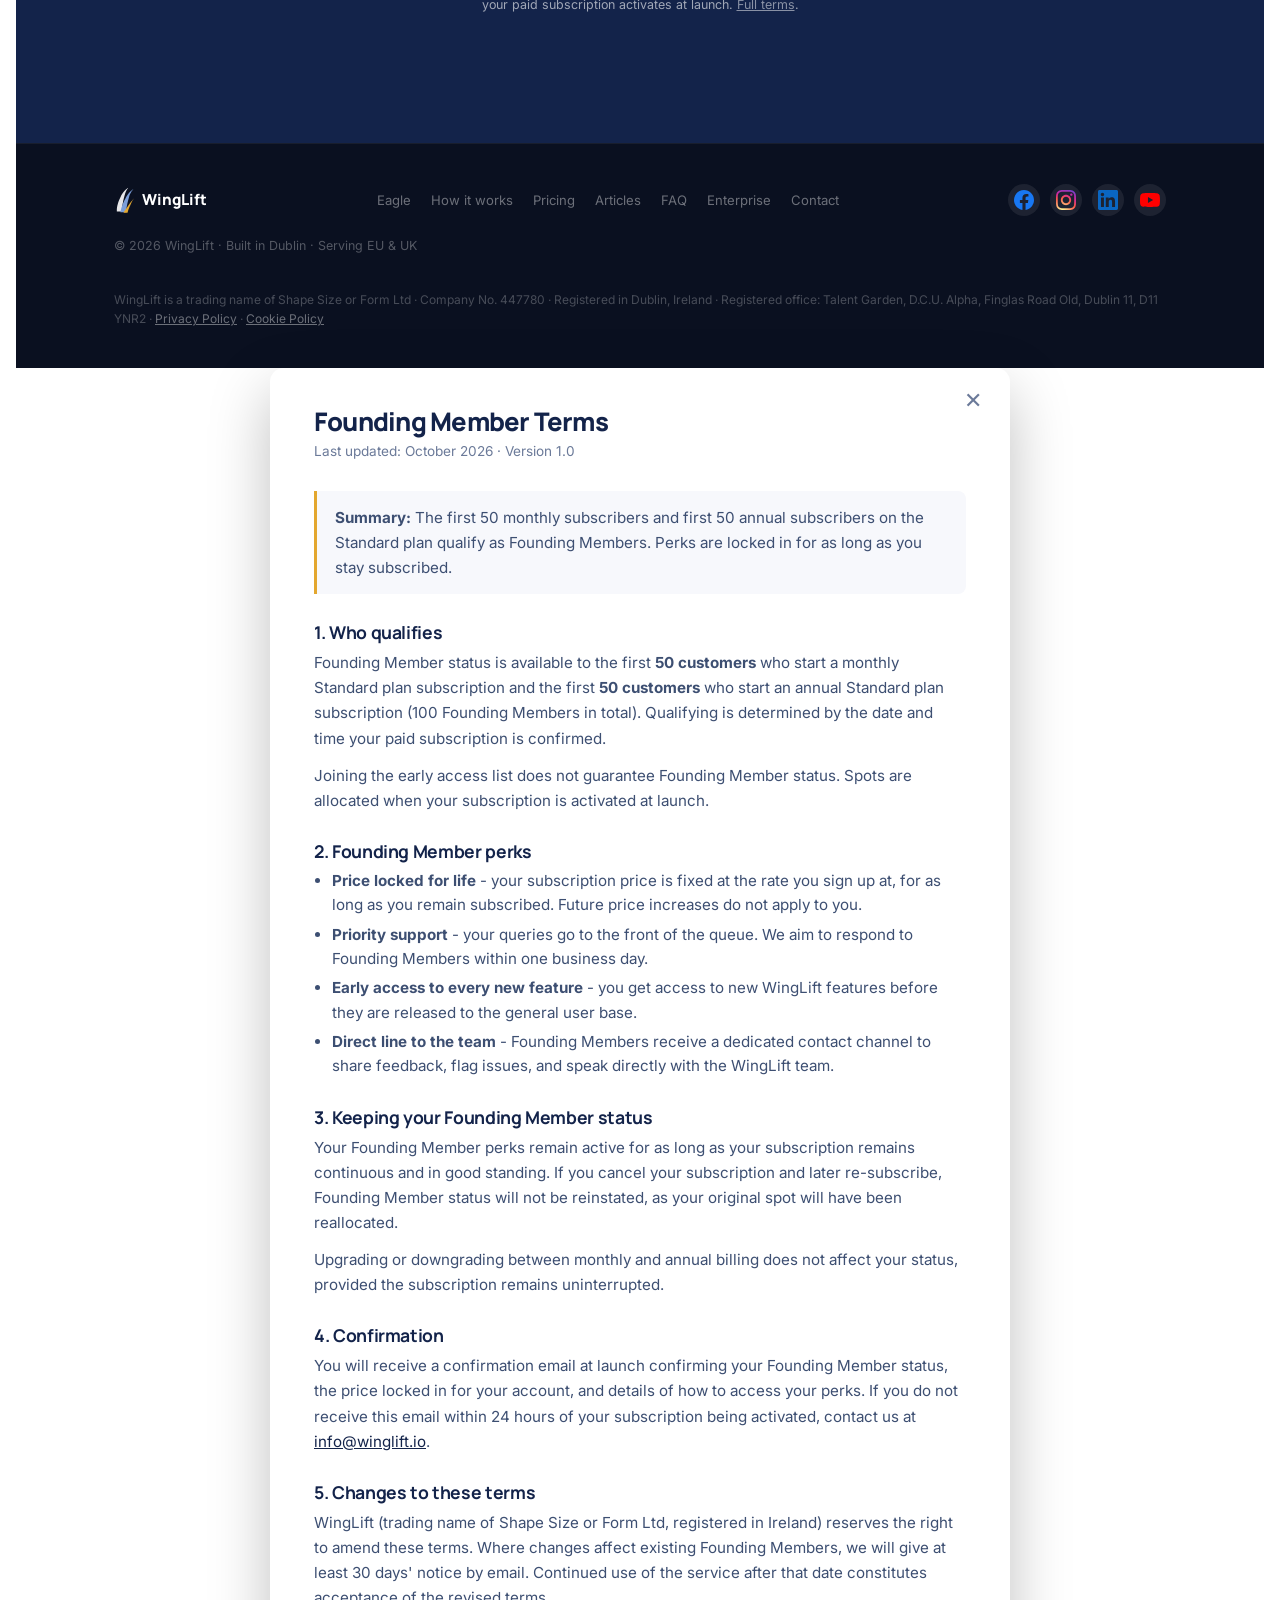
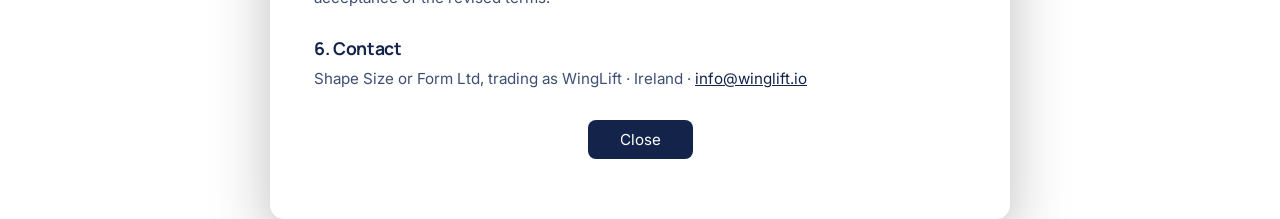
==== commit 00ebced8: "Eagle page: leads and enquiries inbox, simplicity promise Co-Authored-By: Devin AI <158243242+devin-" ====
--- a/index.html
+++ b/index.html
@@ -1408,7 +1408,7 @@
       <div>
         <span class="eagle-kicker">New from WingLift</span>
         <h2>Meet Eagle - an Eagle-eye view of your website.</h2>
-        <p>Drop in your current site and Eagle gives you a finished, fast website on hosting you own. Change it just by asking, and approve a short list of smart actions every week: review replies, AI-optimised content, FAQs and posts. €99 a month, everything included.</p>
+        <p>Drop in your current site and Eagle gives you a finished, fast website on hosting you own. Change it just by asking, handle every enquiry from one simple inbox, and approve a short list of smart actions every week: review replies, AI-optimised content, FAQs and posts. €99 a month, everything included.</p>
       </div>
       <span class="eagle-btn">Discover Eagle &rarr;</span>
     </a>
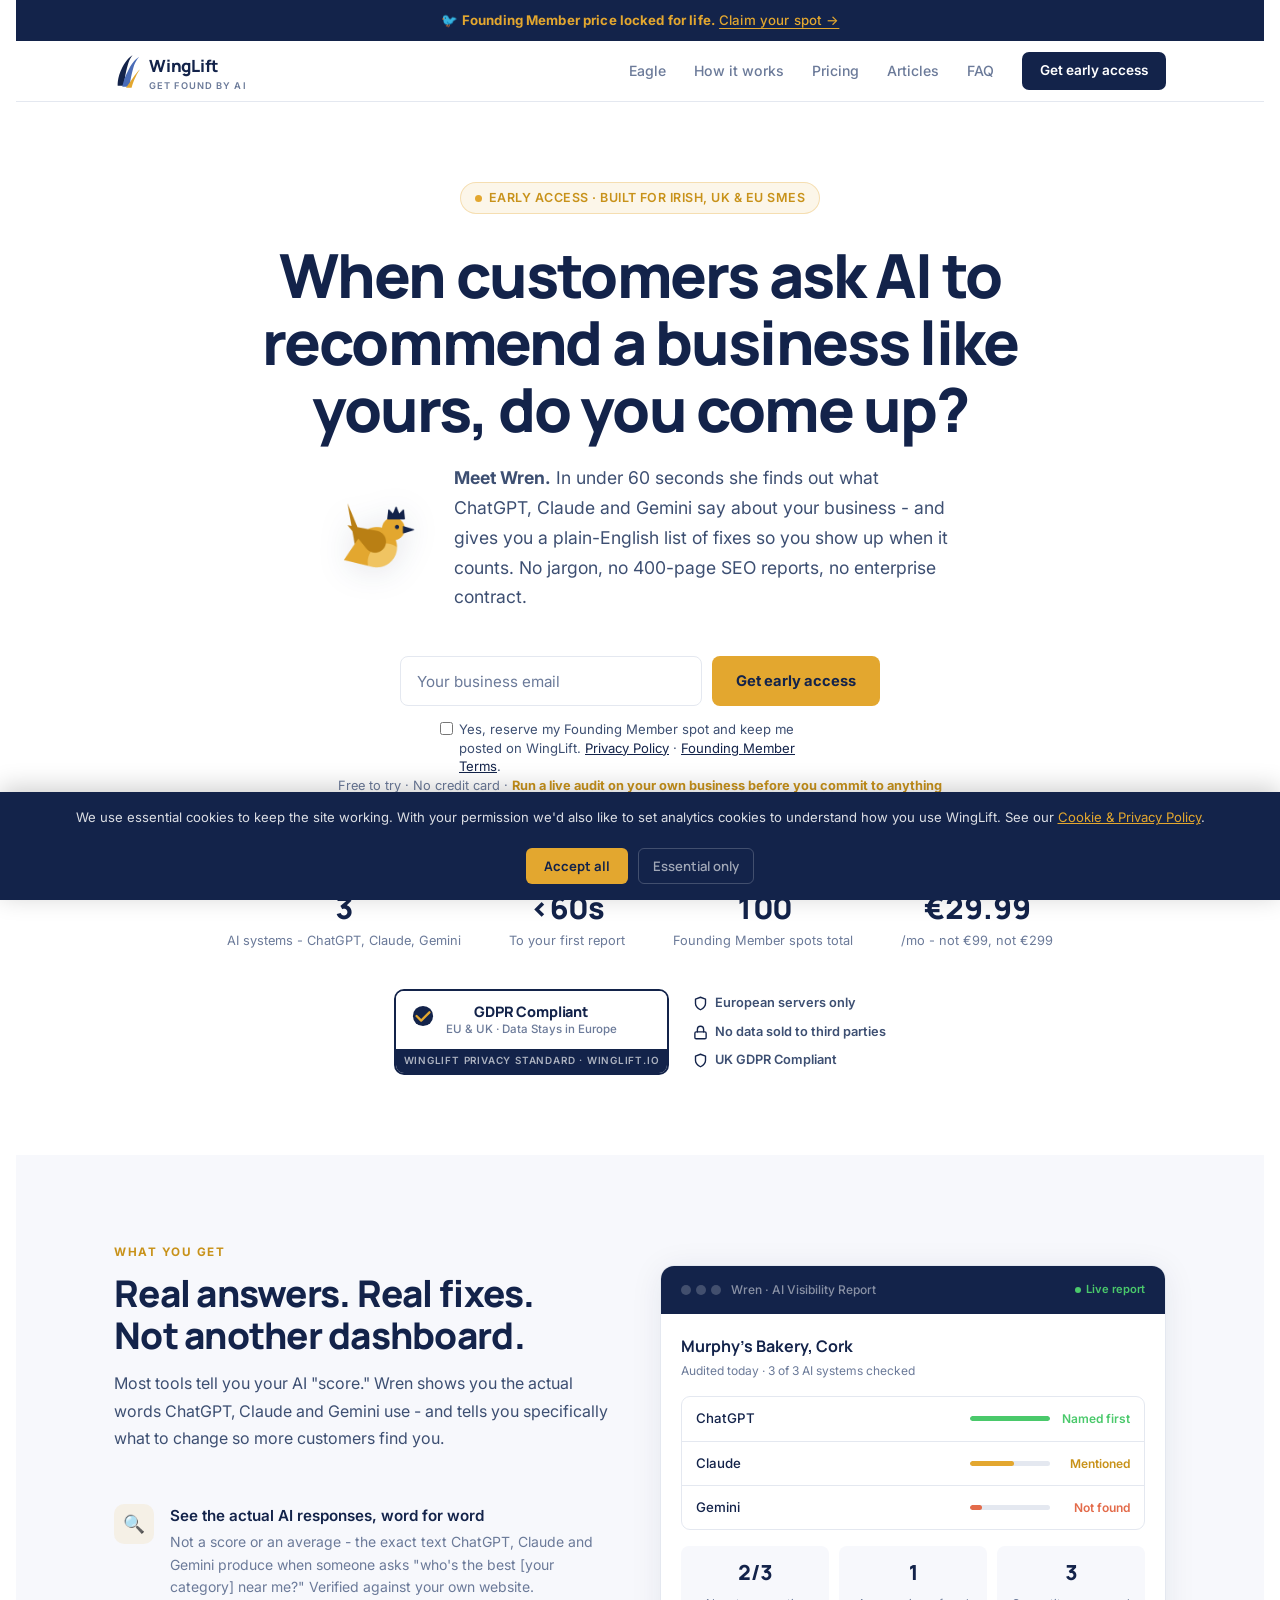
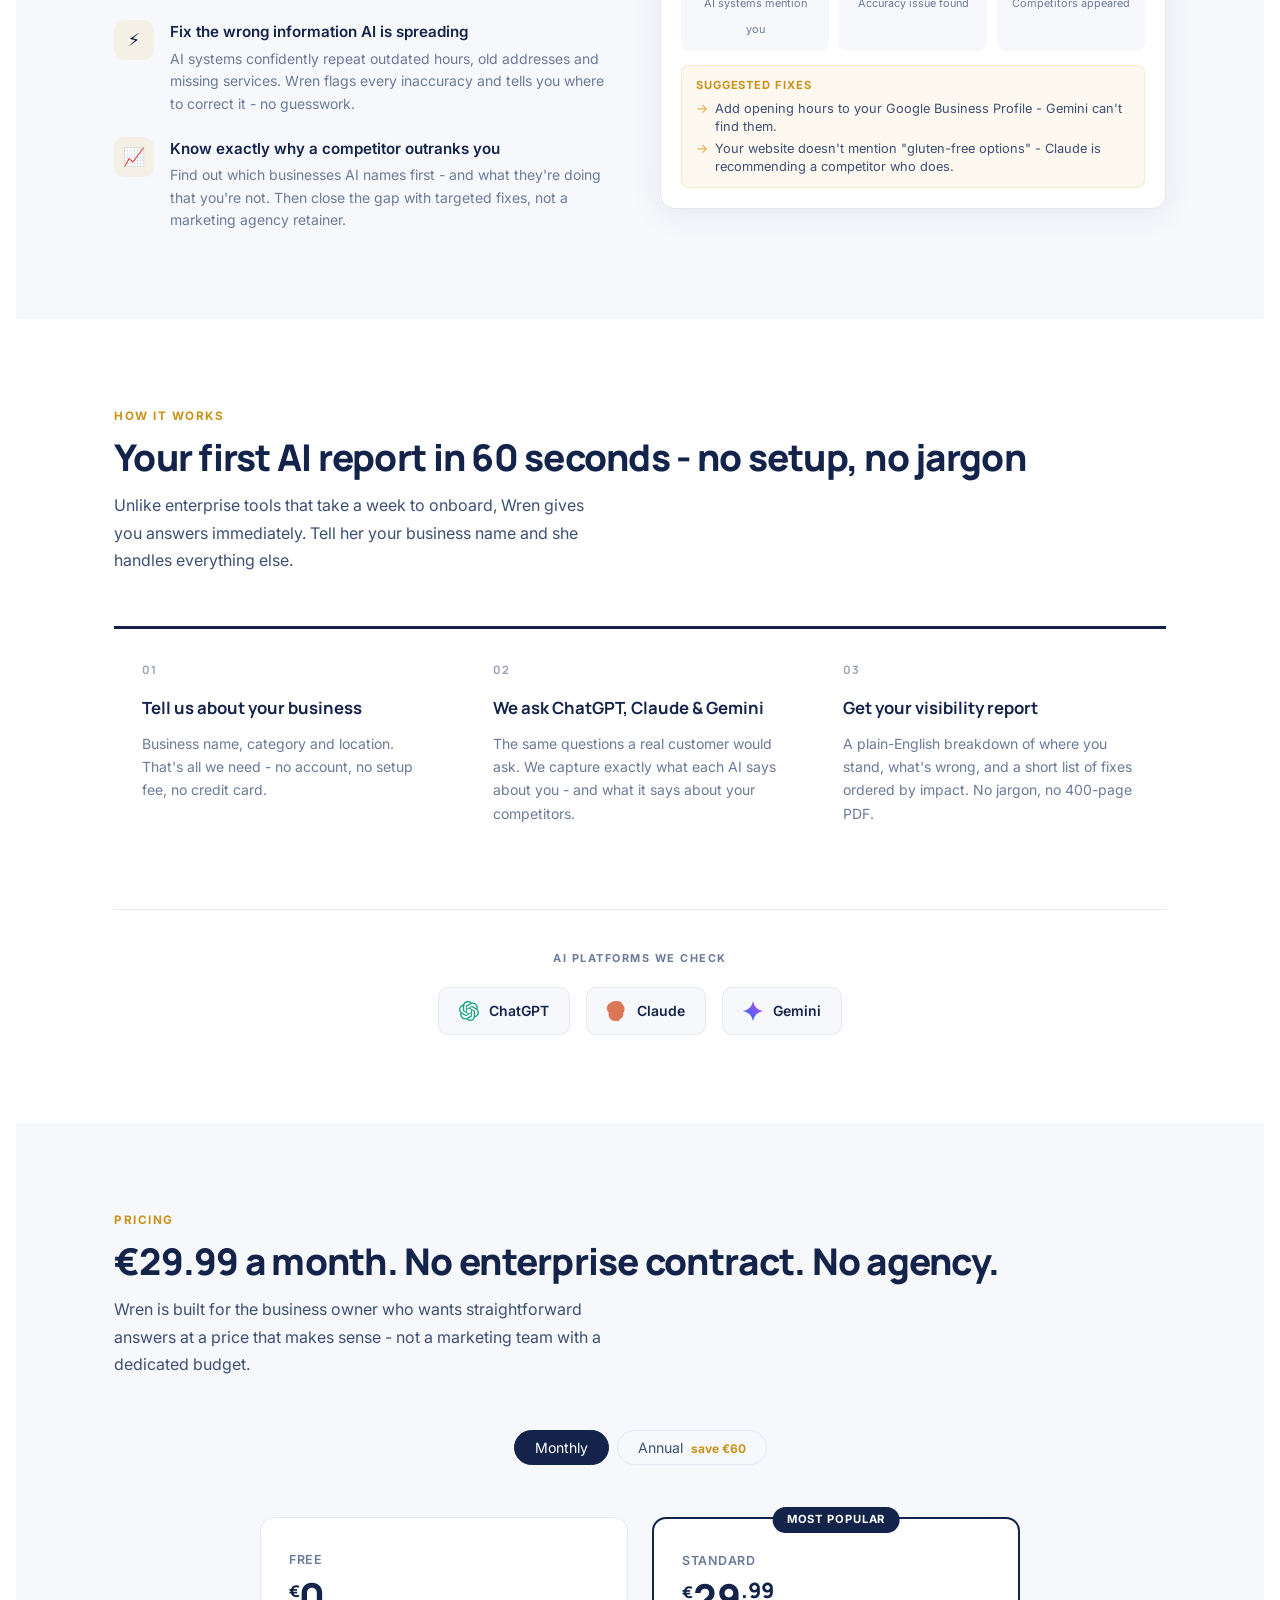
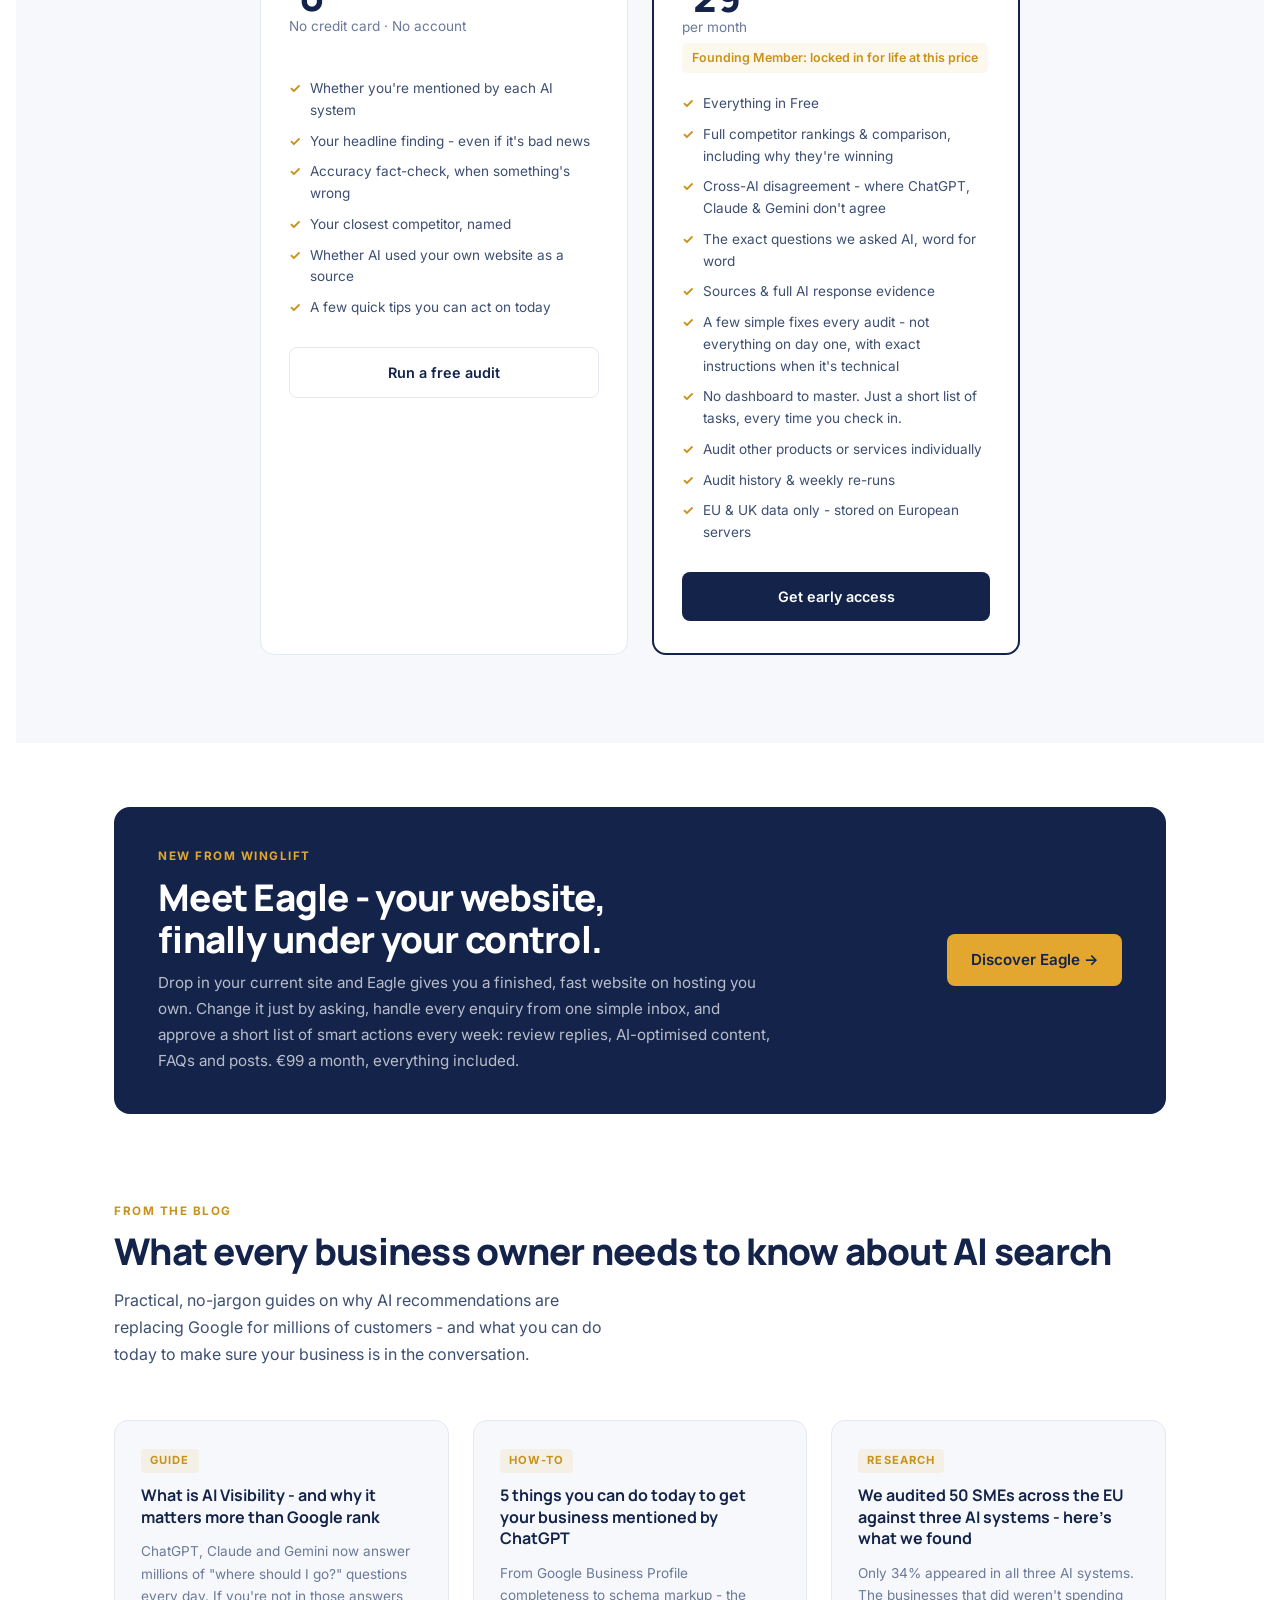
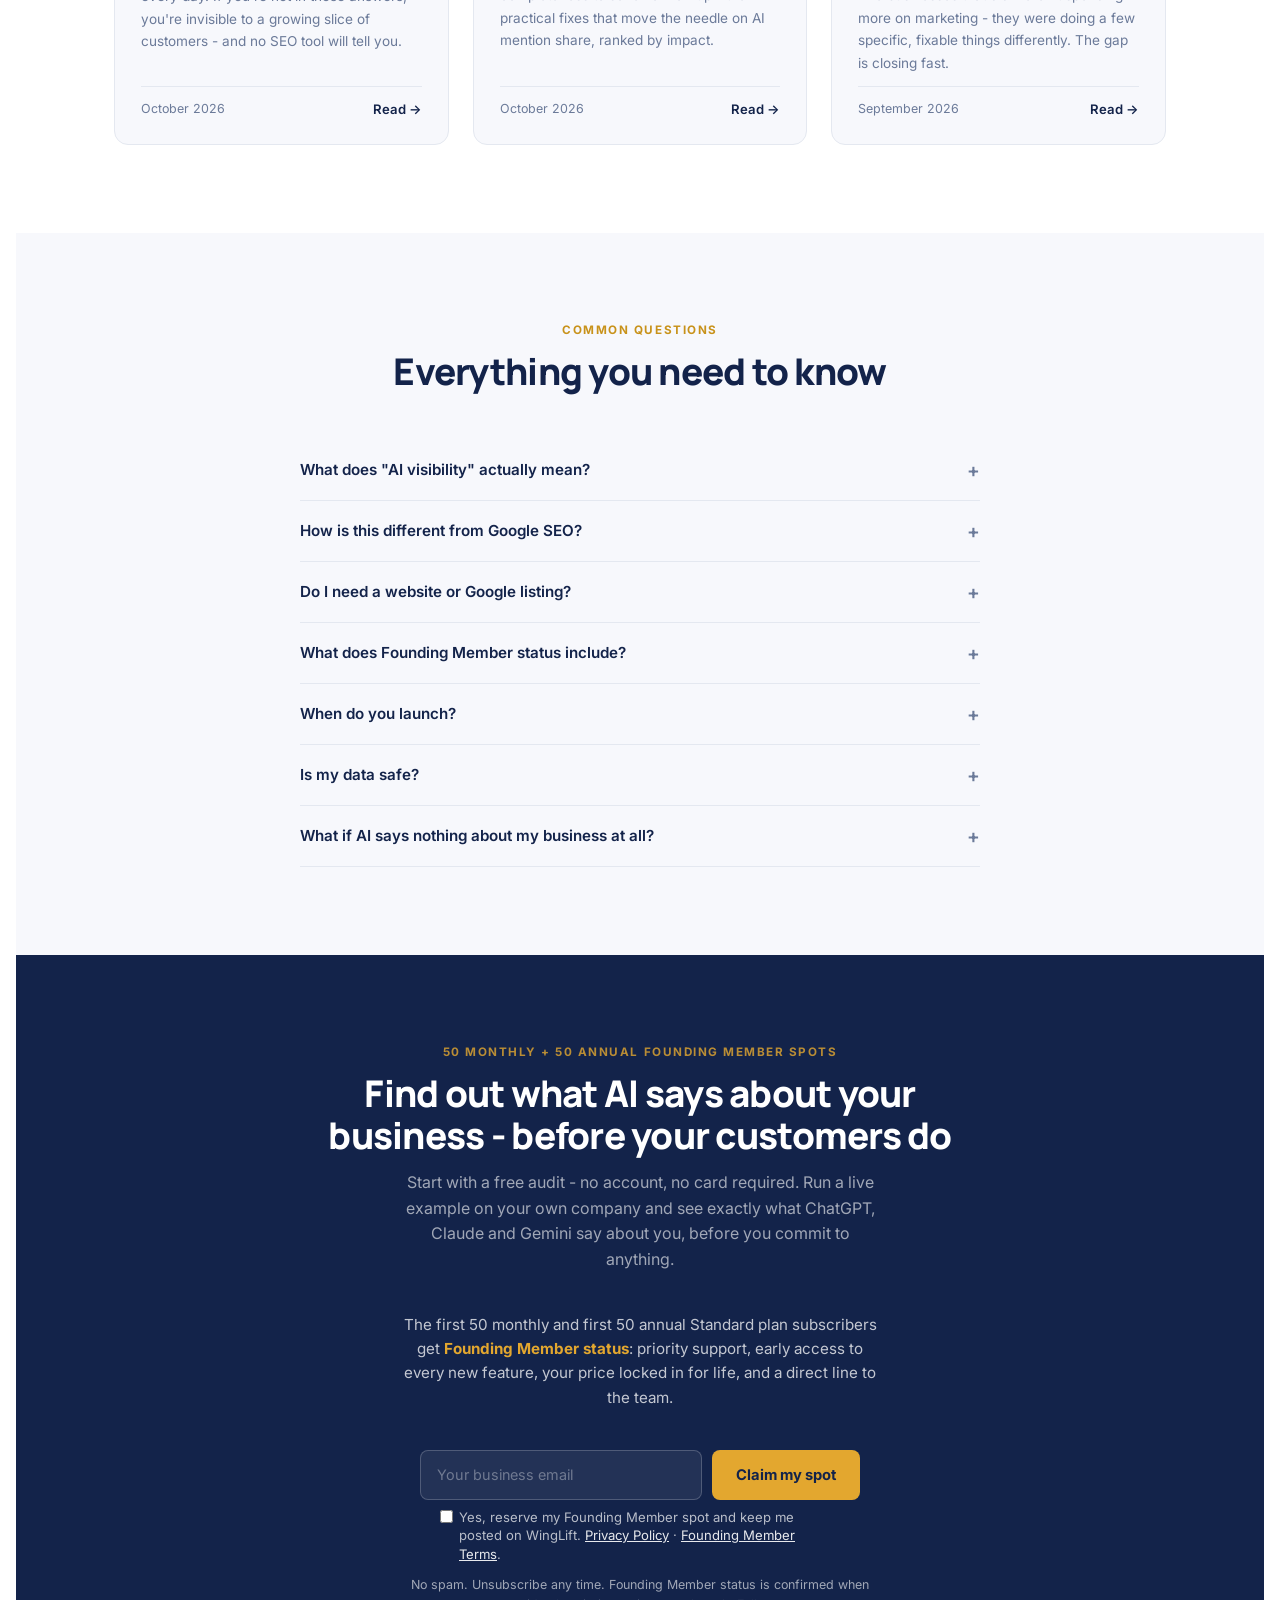
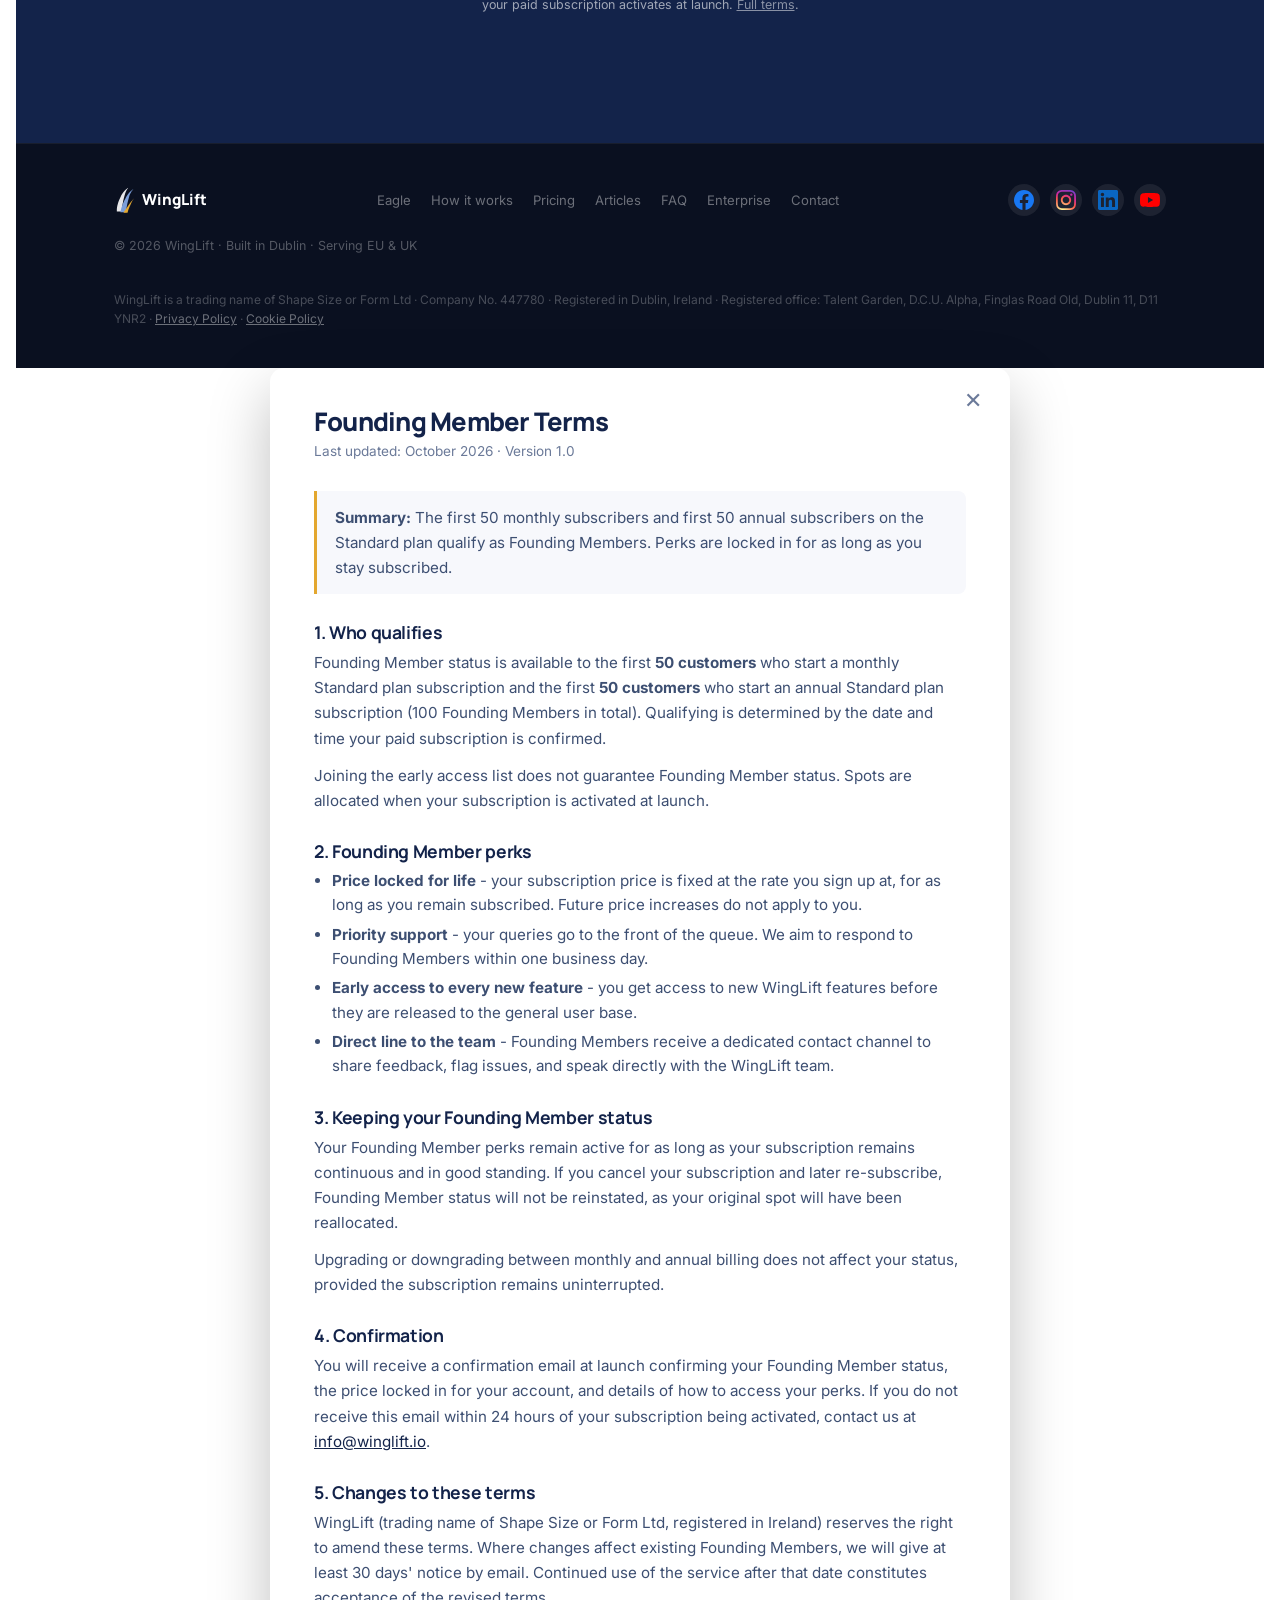
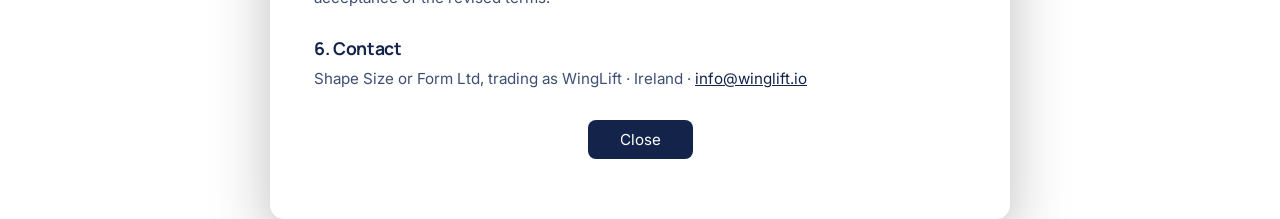
==== commit 1034511b: "Eagle page: 'finally under your control' hero, pain points, developer control, handover, history, co" ====
--- a/index.html
+++ b/index.html
@@ -1407,7 +1407,7 @@
     <a href="/eagle" class="eagle-band">
       <div>
         <span class="eagle-kicker">New from WingLift</span>
-        <h2>Meet Eagle - an Eagle-eye view of your website.</h2>
+        <h2>Meet Eagle - your website, finally under your control.</h2>
         <p>Drop in your current site and Eagle gives you a finished, fast website on hosting you own. Change it just by asking, handle every enquiry from one simple inbox, and approve a short list of smart actions every week: review replies, AI-optimised content, FAQs and posts. €99 a month, everything included.</p>
       </div>
       <span class="eagle-btn">Discover Eagle &rarr;</span>
